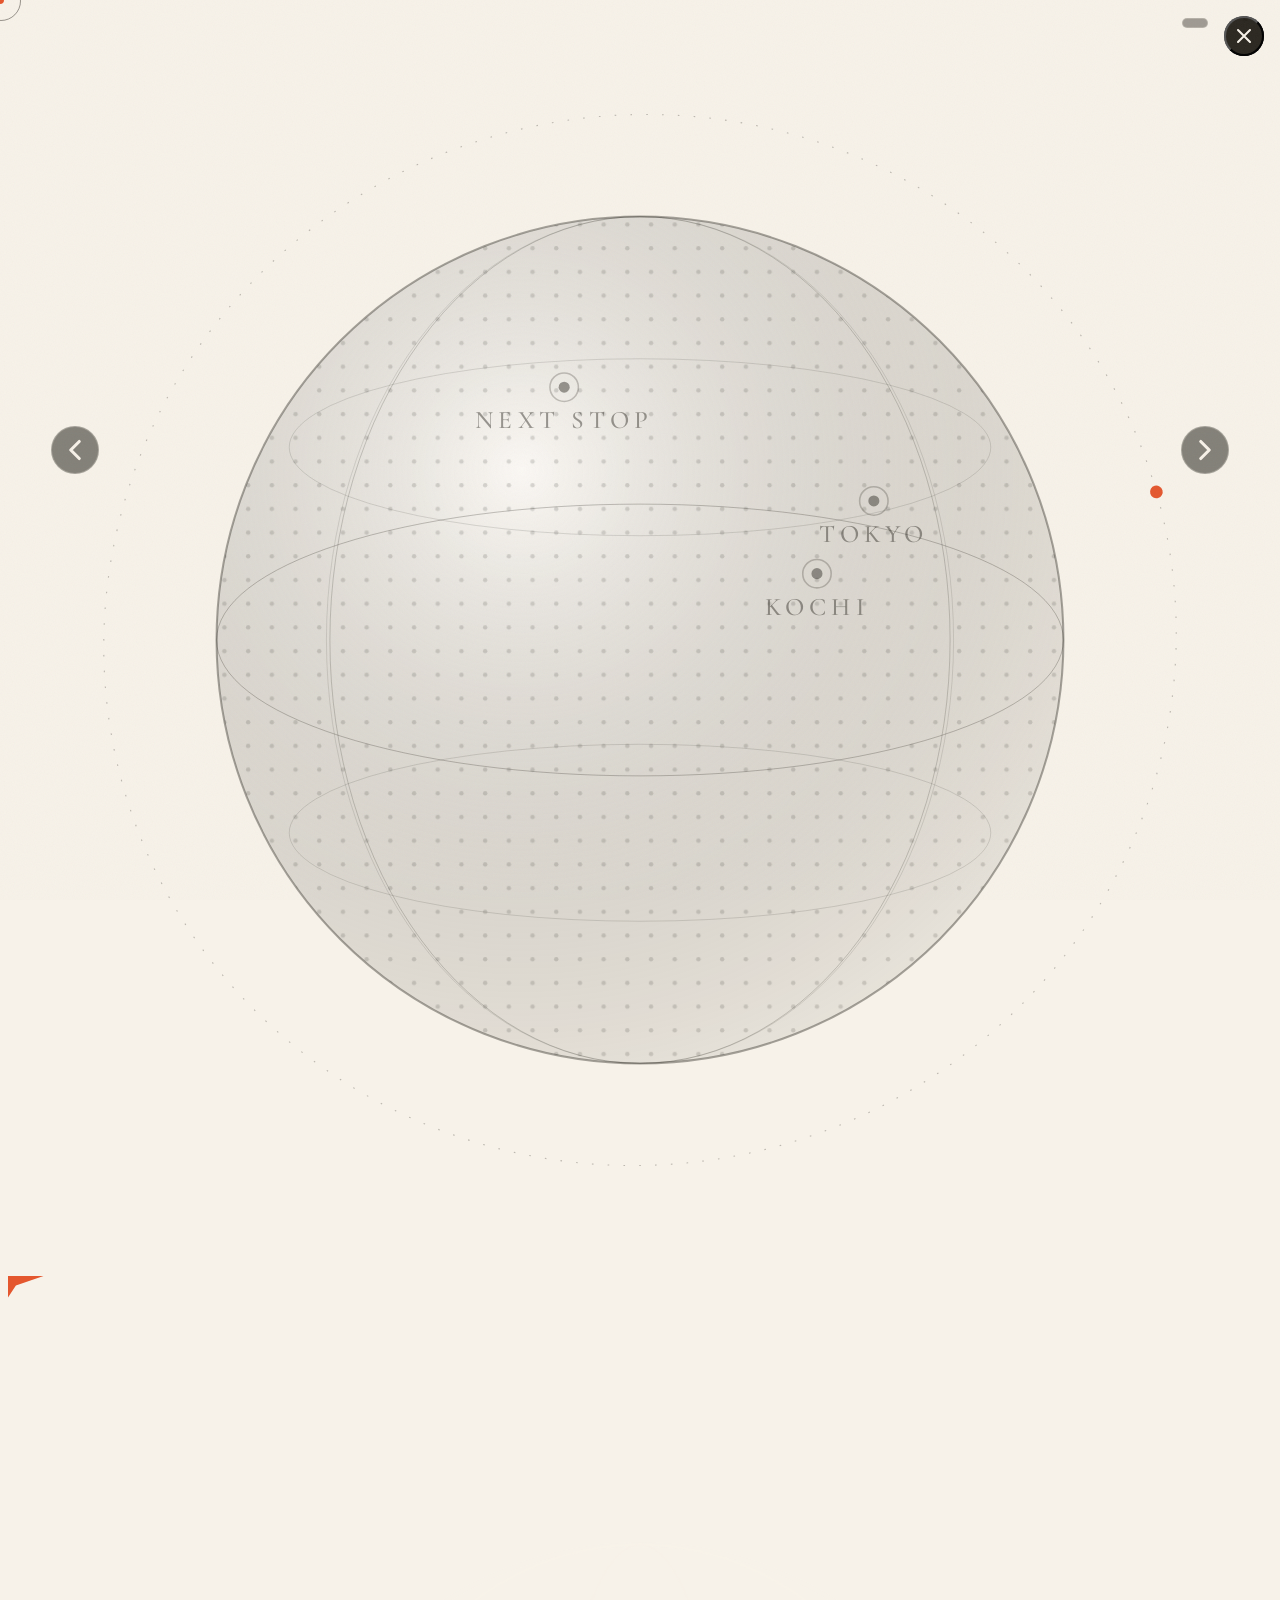
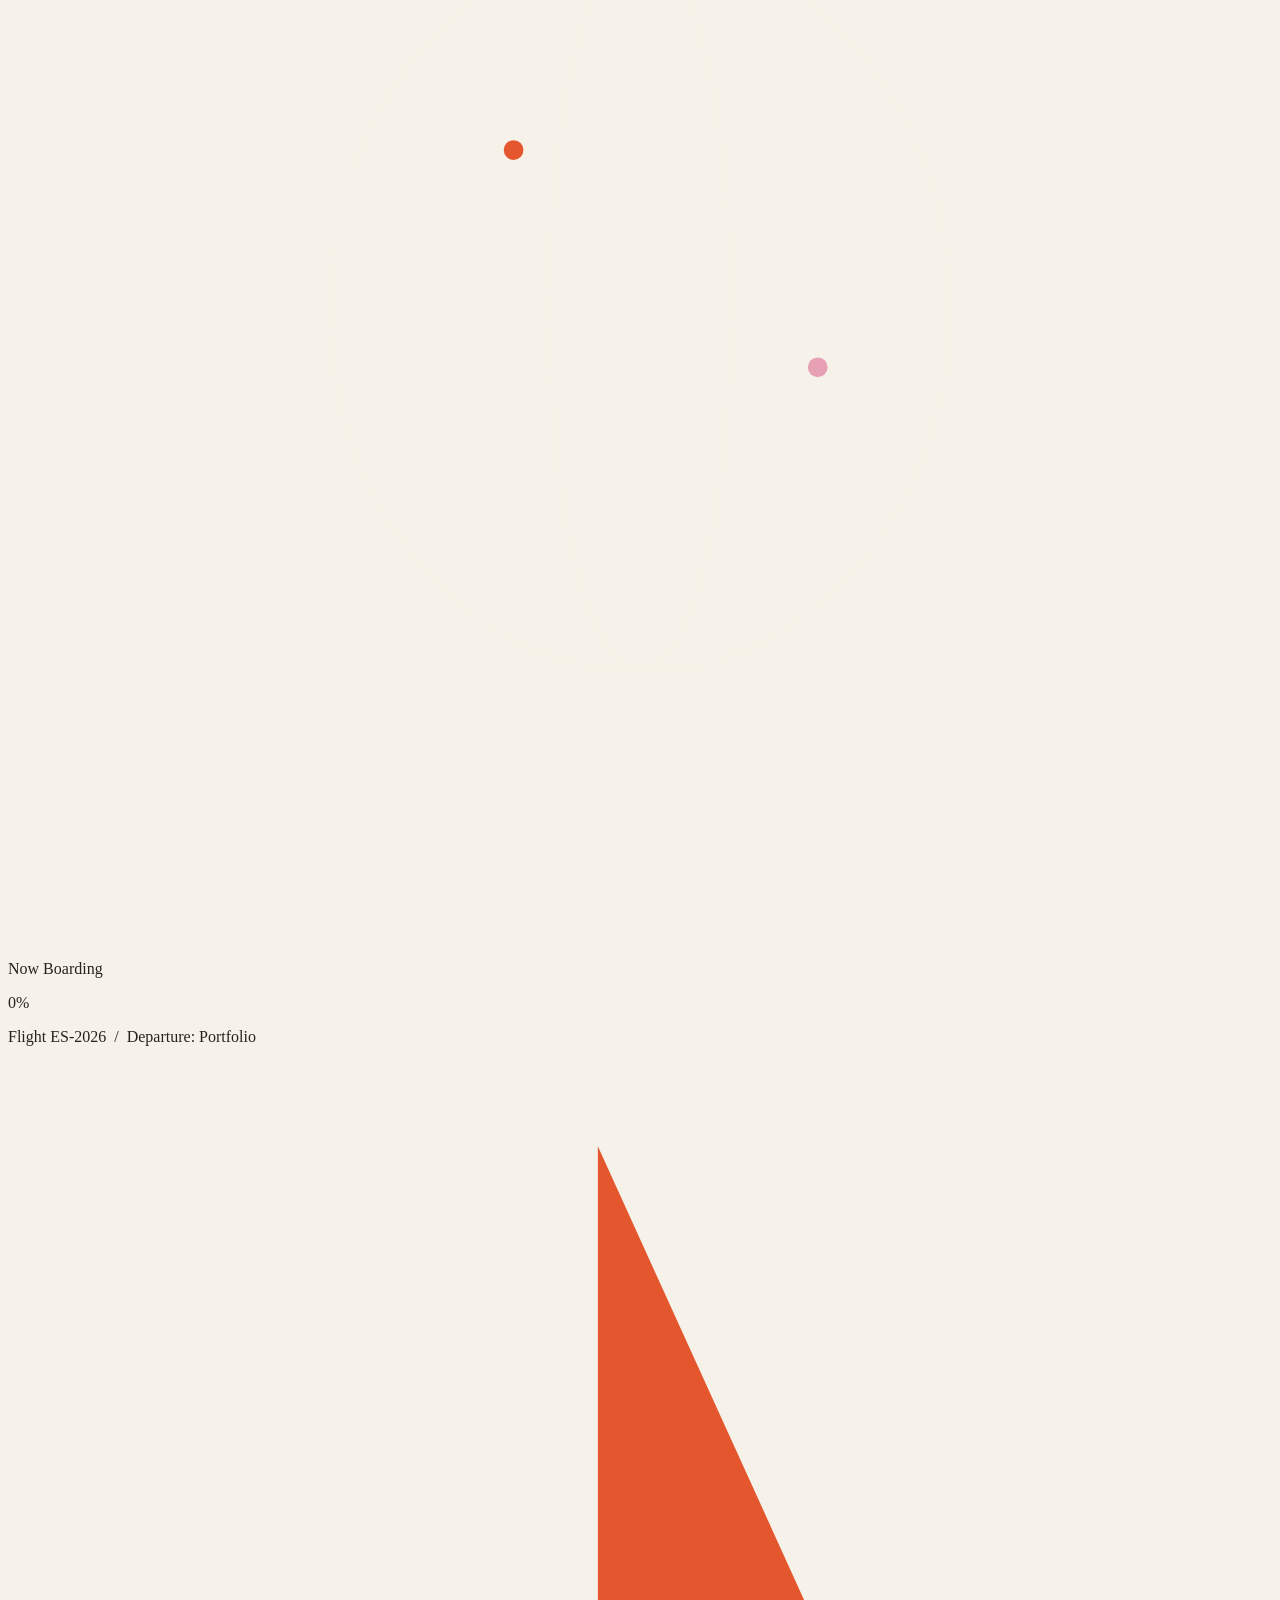
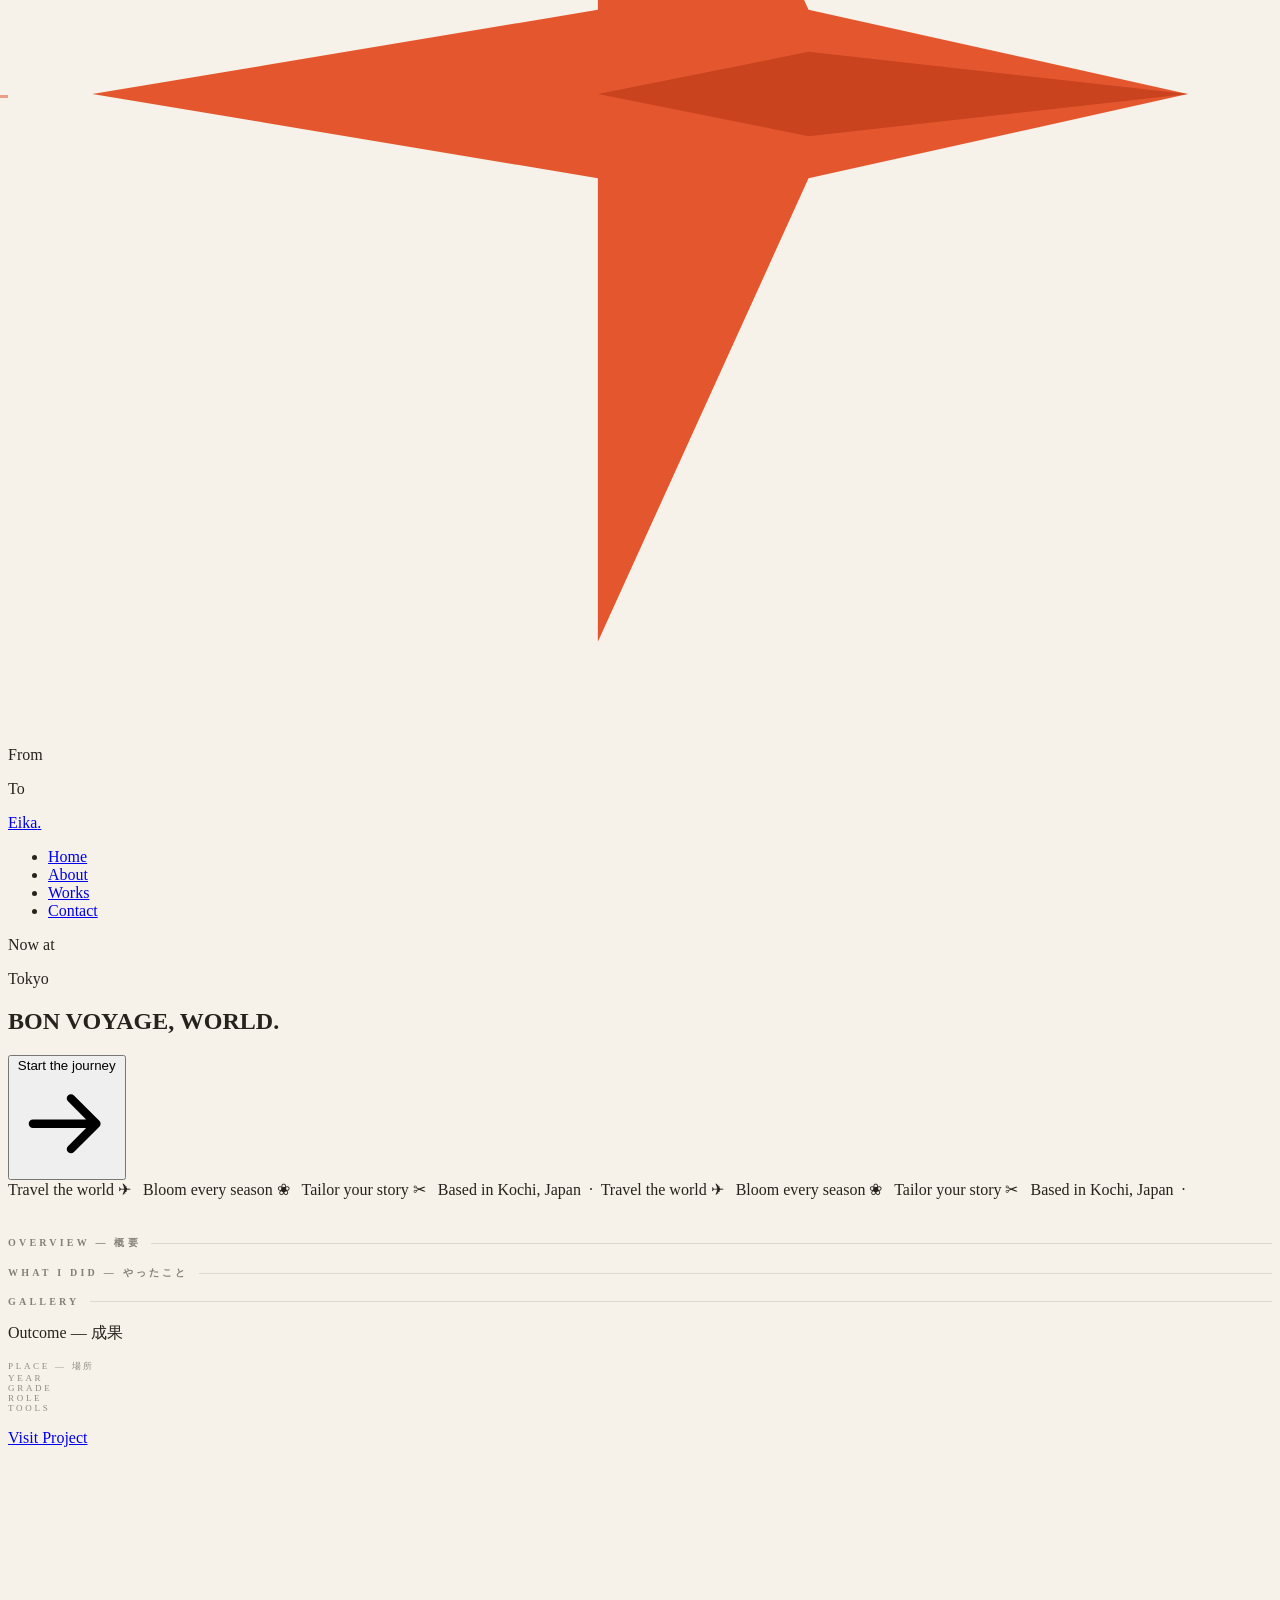
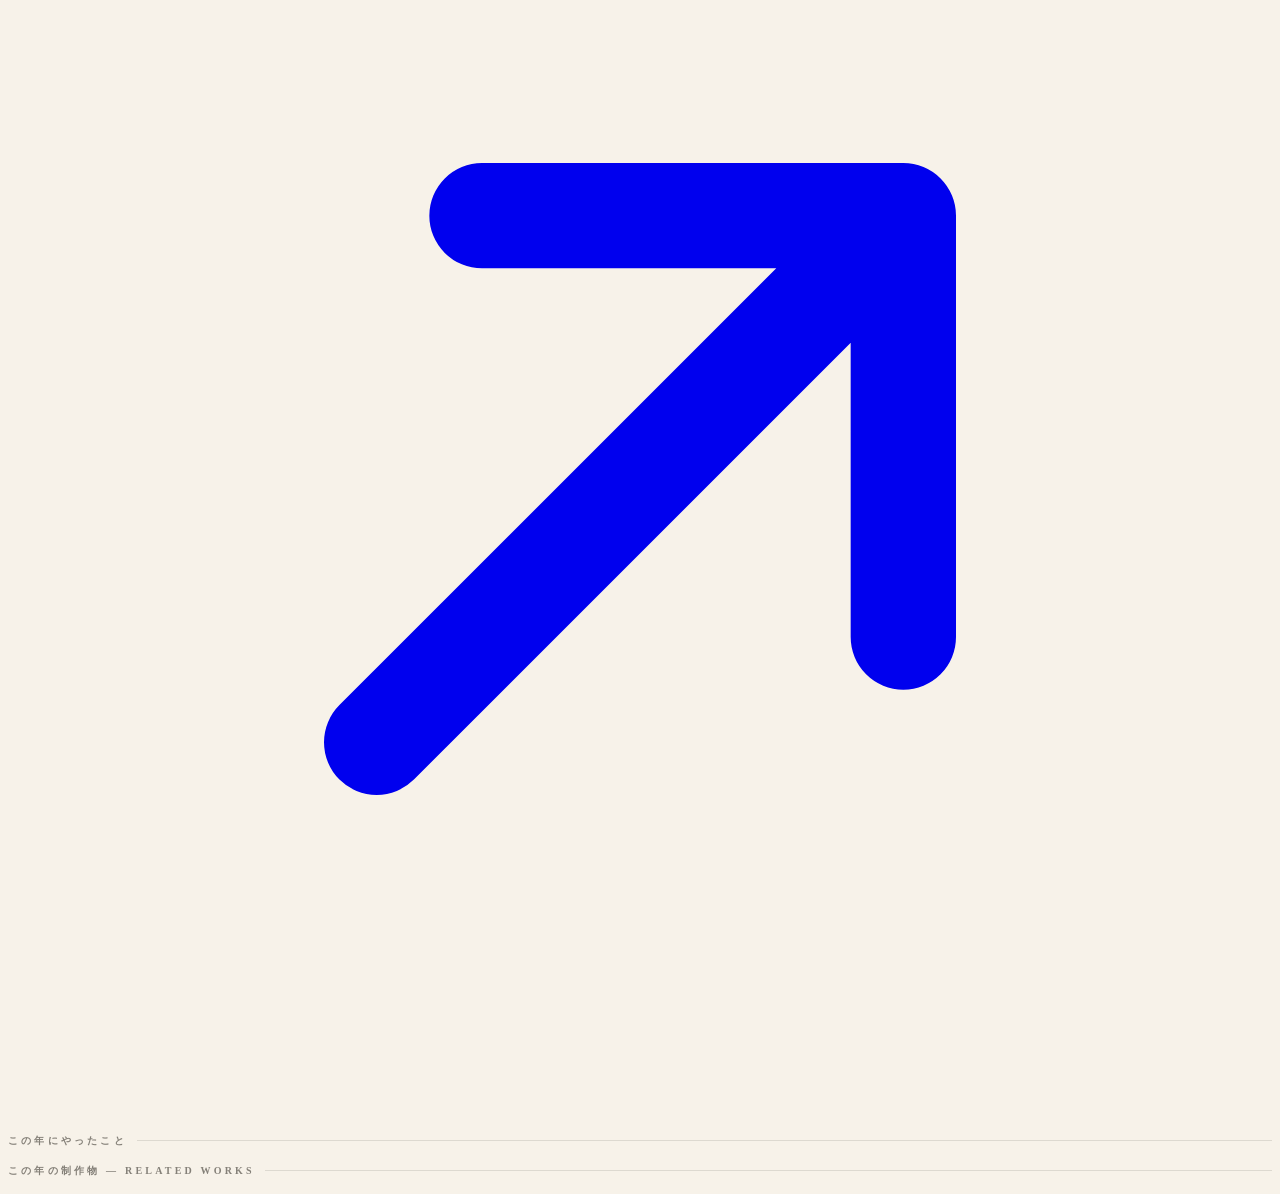
==== index.html @ cff70fe8 "Rewrite copy in natural voice + real facts/photos from source docs - Fix timeline years (entered 202" ====
<!DOCTYPE html>
<html lang="ja">
<head>
  <meta charset="UTF-8" />
  <meta name="viewport" content="width=device-width, initial-scale=1.0" />
  <title>SAITO EIKA — Portfolio</title>
  <meta name="description" content="齋藤叡華のポートフォリオ。高知大学 地域協働学部での4年間の活動記録です。" />
  <meta name="author" content="齋藤 叡華 / Saito Eika" />
  <meta name="theme-color" content="#F7F2E9" />
  <link rel="icon" href="images/favicon.svg" type="image/svg+xml" />
  <link rel="apple-touch-icon" href="images/favicon.svg" />

  <!-- OGP / Twitter：SNSでシェアした時のプレビュー用 -->
  <meta property="og:type" content="website" />
  <meta property="og:site_name" content="SAITO EIKA — Portfolio" />
  <meta property="og:title" content="SAITO EIKA — Portfolio" />
  <meta property="og:description" content="齋藤叡華のポートフォリオ。東京から高知、そして世界へ——地域協働学部での4年間の記録。" />
  <meta property="og:url" content="https://jnntsrm-creator.github.io/portfolio/" />
  <meta property="og:image" content="https://jnntsrm-creator.github.io/portfolio/images/og.jpg" />
  <meta property="og:image:width" content="1200" />
  <meta property="og:image:height" content="630" />
  <meta property="og:locale" content="ja_JP" />
  <meta name="twitter:card" content="summary_large_image" />
  <meta name="twitter:title" content="SAITO EIKA — Portfolio" />
  <meta name="twitter:description" content="東京から高知、そして世界へ——地域協働学部での4年間の記録。" />
  <meta name="twitter:image" content="https://jnntsrm-creator.github.io/portfolio/images/og.jpg" />

  <link rel="preconnect" href="https://fonts.googleapis.com" />
  <link rel="preconnect" href="https://fonts.gstatic.com" crossorigin />
  <link href="https://fonts.googleapis.com/css2?family=Cormorant+Garamond:ital,wght@0,400;0,500;0,600;1,400;1,600&family=Shippori+Mincho:wght@400;500;600;700&family=Zen+Kaku+Gothic+New:wght@400;500;700&display=swap" rel="stylesheet" />

  <script src="https://cdn.tailwindcss.com"></script>
  <script>
    tailwind.config = {
      theme: {
        extend: {
          colors: {
            cream:  '#F7F2E9',
            paper:  '#FDFBF5',
            ink:    '#26231C',
            accent: '#E4572E',
            petal:  '#E8A0B4',
            plum:   '#B4637A',
            sage:   '#7A8B6F',
            denim:  '#31496B',
            sand:   '#D9CBB3',
            gold:   '#D4A24E',
          },
          fontFamily: {
            display: ['"Cormorant Garamond"', '"Shippori Mincho"', 'serif'],
            mincho:  ['"Shippori Mincho"', 'serif'],
            sans:    ['"Zen Kaku Gothic New"', 'sans-serif'],
          },
          letterSpacing: { widest2: '0.35em' },
        },
      },
    };
  </script>
  <link rel="stylesheet" href="style.css" />
</head>

<body class="font-sans antialiased overflow-x-hidden selection:bg-accent selection:text-cream" data-view="home">

  <!-- ============================================================
       背景：地球儀（ページごとに姿勢・ピン・ルートが変化）
  ============================================================= -->
  <div id="bg-globe" class="fixed inset-0 z-0 flex items-center justify-center pointer-events-none" aria-hidden="true">
    <div id="globe-inner" class="w-[150vmin] h-[150vmin] max-w-none">
      <svg viewBox="0 0 800 800" class="w-full h-full overflow-visible">
        <defs>
          <pattern id="dotgrid" width="15" height="15" patternUnits="userSpaceOnUse">
            <circle cx="2" cy="2" r="1.4" class="g-dot"/>
          </pattern>
          <clipPath id="sphereClip"><circle cx="400" cy="400" r="268"/></clipPath>
          <radialGradient id="sphereGrad" cx="36%" cy="30%" r="80%">
            <stop offset="0%"  class="g-sphere-hi"/>
            <stop offset="100%" class="g-sphere-lo"/>
          </radialGradient>
        </defs>

        <!-- 球体 -->
        <circle cx="400" cy="400" r="268" fill="url(#sphereGrad)"/>
        <!-- 回転レイヤー（装飾のみ回る。ピンとラベルはこの外なので常に正立） -->
        <g id="globe-rotor">
          <g clip-path="url(#sphereClip)">
            <rect x="132" y="132" width="536" height="536" fill="url(#dotgrid)"/>
          </g>
          <ellipse cx="400" cy="400" rx="268" ry="86"  fill="none" class="g-line" stroke-width="0.6" opacity="0.7"/>
          <ellipse cx="400" cy="278" rx="222" ry="56"  fill="none" class="g-line" stroke-width="0.5" opacity="0.45"/>
          <ellipse cx="400" cy="522" rx="222" ry="56"  fill="none" class="g-line" stroke-width="0.5" opacity="0.45"/>
          <ellipse cx="400" cy="400" rx="268" ry="268" fill="none" class="g-line" stroke-width="0.55" opacity="0.6">
            <animate attributeName="rx" values="268;6;268" dur="14s" repeatCount="indefinite"/>
          </ellipse>
          <ellipse cx="400" cy="400" rx="150" ry="268" fill="none" class="g-line" stroke-width="0.5" opacity="0.4">
            <animate attributeName="rx" values="150;268;6;150" dur="14s" repeatCount="indefinite"/>
          </ellipse>
        </g>
        <circle cx="400" cy="400" r="268" fill="none" class="g-line" stroke-width="1.3"/>

        <!-- 外周オービット＋衛星 -->
        <g transform="rotate(-16 400 400)">
          <ellipse cx="400" cy="400" rx="340" ry="332" fill="none" class="g-line" stroke-width="0.7" stroke-dasharray="1 9" opacity="0.7"/>
          <g class="g-satellite-wrap">
            <circle cx="740" cy="400" r="4" class="g-satellite"/>
          </g>
        </g>

        <!-- 移動ルート（JSで描画） -->
        <path id="route-path" d="" fill="none" class="g-route" stroke-width="1.6" stroke-linecap="round"/>

        <!-- 都市ピン（HOME=東京 / ABOUT=高知 / CONTACT=次の目的地） -->
        <g class="g-pin" data-city="home" transform="translate(548,312)">
          <circle class="pin-pulse" r="7"/><circle class="pin-ring" r="9"/><circle class="pin-dot" r="3.5"/>
          <text class="pin-label" y="26">TOKYO</text>
        </g>
        <g class="g-pin" data-city="about" transform="translate(512,358)">
          <circle class="pin-pulse" r="7"/><circle class="pin-ring" r="9"/><circle class="pin-dot" r="3.5"/>
          <text class="pin-label" y="26">KOCHI</text>
        </g>
        <g class="g-pin" data-city="contact" transform="translate(352,240)">
          <circle class="pin-pulse" r="7"/><circle class="pin-ring" r="9"/><circle class="pin-dot" r="3.5"/>
          <text class="pin-label" y="26">NEXT STOP</text>
        </g>
        <!-- Workごとの場所ピン（JSで生成 / WORKSページで可視化） -->
        <g id="work-pins"></g>
      </svg>
    </div>
  </div>

  <!-- ============================================================
       LOADER
  ============================================================= -->
  <div id="loader" class="fixed inset-0 z-[100] bg-ink text-cream flex flex-col items-center justify-center">
    <div class="relative w-[300px] h-[300px]" id="loader-stage">
      <svg viewBox="0 0 320 320" class="w-full h-full overflow-visible">
        <circle cx="160" cy="160" r="92" fill="none" stroke="#F7F2E9" stroke-width="1.2"/>
        <ellipse cx="160" cy="160" rx="92" ry="30" fill="none" stroke="#F7F2E9" stroke-width="0.6" opacity="0.6"/>
        <ellipse cx="160" cy="160" rx="92" ry="92" fill="none" stroke="#F7F2E9" stroke-width="0.6" opacity="0.65">
          <animate attributeName="rx" values="92;2;92" dur="5s" repeatCount="indefinite"/>
        </ellipse>
        <ellipse cx="160" cy="160" rx="45" ry="92" fill="none" stroke="#F7F2E9" stroke-width="0.6" opacity="0.4">
          <animate attributeName="rx" values="45;92;2;45" dur="5s" repeatCount="indefinite"/>
        </ellipse>
        <circle cx="128" cy="120" r="2.5" fill="#E4572E"/>
        <circle cx="205" cy="175" r="2.5" fill="#E8A0B4"/>
        <path id="loader-orbit" d="M 20,160 a 140,58 0 1,0 280,0 a 140,58 0 1,0 -280,0"
              fill="none" stroke="#F7F2E9" stroke-width="0.8" stroke-dasharray="2 7" opacity="0.5"/>
        <g id="loader-plane">
          <path d="M0,-9 L2.4,-2 L10,3 L2.4,3 L0,10 L-2.4,3 L-10,3 L-2.4,-2 Z" fill="#E4572E" transform="rotate(90)"/>
        </g>
      </svg>
    </div>
    <div class="mt-8 flex flex-col items-center gap-2">
      <p class="font-display tracking-widest2 text-sm uppercase" id="loader-label">Now Boarding</p>
      <p class="font-display text-4xl"><span id="loader-count">0</span><span class="text-lg align-top">%</span></p>
    </div>
    <p class="absolute bottom-8 text-[10px] tracking-widest2 uppercase opacity-50">Flight ES-2026 &nbsp;/&nbsp; Departure: Portfolio</p>
  </div>

  <!-- カスタムカーソル -->
  <div id="cursor-dot" class="hidden md:block"></div>
  <div id="cursor-ring" class="hidden md:block"></div>

  <!-- ============================================================
       ページ遷移オーバーレイ
  ============================================================= -->
  <div id="transition" class="fixed inset-0 z-[90] pointer-events-none opacity-0">
    <div class="absolute inset-0" id="transition-veil"></div>
    <div class="absolute inset-0 flex items-center justify-center" style="perspective:1100px">
      <div id="plane3d" class="relative" style="transform-style:preserve-3d">
        <svg viewBox="0 0 120 120" class="w-28 h-28 drop-shadow-2xl">
          <g transform="rotate(90 60 60)">
            <path d="M60,8 L68,44 L112,64 L68,64 L60,112 L52,64 L8,64 L52,44 Z" fill="#E4572E"/>
            <path d="M60,8 L64,44 L60,64 L56,44 Z" fill="#c9431f"/>
          </g>
        </svg>
        <div id="plane3d-trail"></div>
      </div>
    </div>
    <div class="absolute inset-x-0 top-1/2 -translate-y-1/2 flex items-center justify-center gap-6 md:gap-12">
      <div class="text-right">
        <p class="text-[10px] tracking-widest2 uppercase opacity-50">From</p>
        <p id="tr-from" class="font-display text-3xl md:text-6xl tracking-wide"></p>
      </div>
      <div class="w-16 md:w-40 h-px relative"><span class="absolute inset-0 border-t border-dashed border-current opacity-50"></span></div>
      <div class="text-left">
        <p class="text-[10px] tracking-widest2 uppercase opacity-50">To</p>
        <p id="tr-to" class="font-display text-3xl md:text-6xl tracking-wide text-accent"></p>
      </div>
    </div>
  </div>

  <!-- フライト中のキャプション（Workタップ時） -->
  <div id="flight-caption" aria-hidden="true">
    <p class="text-[10px] tracking-widest2 uppercase opacity-60">Now Flying To</p>
    <p id="fc-place" class="font-display text-3xl md:text-5xl tracking-widest text-accent"></p>
  </div>

  <!-- ============================================================
       HEADER
  ============================================================= -->
  <header id="site-header" class="fixed top-0 inset-x-0 z-50 opacity-0">
    <nav class="flex items-center justify-between px-4 md:px-10 py-5">
      <a href="#home" class="nav-link font-display text-xl tracking-widest uppercase" data-nav="home" data-cursor>Eika<span class="text-accent">.</span></a>
      <ul class="flex items-center gap-4 md:gap-10 text-[10px] md:text-xs tracking-[0.14em] md:tracking-widest2 uppercase">
        <li><a href="#home"    class="nav-link hover-line" data-nav="home"    data-cursor>Home</a></li>
        <li><a href="#about"   class="nav-link hover-line" data-nav="about"   data-cursor>About</a></li>
        <li><a href="#works"   class="nav-link hover-line" data-nav="works"   data-cursor>Works</a></li>
        <li><a href="#contact" class="nav-link hover-line" data-nav="contact" data-cursor>Contact</a></li>
      </ul>
    </nav>
  </header>

  <!-- フライトステータス -->
  <div id="flight-status" class="fixed bottom-5 left-5 z-40 hidden md:flex items-center gap-3 opacity-0">
    <span class="relative flex h-2.5 w-2.5">
      <span class="animate-ping absolute inline-flex h-full w-full rounded-full bg-accent opacity-60"></span>
      <span class="relative inline-flex rounded-full h-2.5 w-2.5 bg-accent"></span>
    </span>
    <div class="leading-tight">
      <p class="text-[9px] tracking-widest2 uppercase opacity-50">Now at</p>
      <p id="fs-city" class="font-display text-lg tracking-widest uppercase">Tokyo</p>
    </div>
  </div>

  <!-- ============================================================
       VIEWS
  ============================================================= -->
  <main id="main" class="relative z-10">

    <!-- ===================== HOME ===================== -->
    <section class="view active" id="view-home">
      <div class="view-inner min-h-screen w-full flex flex-col justify-center px-6 md:px-16 pt-24 pb-24">
        <p class="reveal text-xs md:text-sm tracking-widest2 uppercase mb-6 flex items-center gap-3">
          <span class="inline-block w-10 h-px bg-current"></span>
          <span id="hero-kicker"></span>
        </p>
        <h1 class="font-display leading-[0.9]">
          <span class="reveal block text-[16vw] md:text-[10vw]">BON</span>
          <span class="reveal block text-[16vw] md:text-[10vw] md:pl-[8vw]">VOYAGE<span class="text-accent">,</span></span>
          <span class="reveal block text-[16vw] md:text-[10vw] italic text-accent">WORLD.</span>
        </h1>
        <div class="mt-10 max-w-md">
          <p class="reveal font-mincho text-sm md:text-base leading-loose" id="hero-lead"></p>
          <p class="reveal mt-4 text-xs tracking-widest uppercase opacity-60" id="hero-name"></p>
        </div>
        <button class="reveal group mt-12 inline-flex items-center gap-3 w-fit text-xs tracking-widest2 uppercase" data-nav="about" data-cursor>
          <span class="hover-line">Start the journey</span>
          <span class="inline-flex items-center justify-center w-10 h-10 rounded-full border border-current/40 transition-transform duration-500 group-hover:translate-x-1">
            <svg viewBox="0 0 24 24" class="w-4 h-4"><path d="M4 12h14M13 6l6 6-6 6" fill="none" stroke="currentColor" stroke-width="2" stroke-linecap="round" stroke-linejoin="round"/></svg>
          </span>
        </button>
      </div>
      <div class="absolute bottom-0 inset-x-0 border-t border-current/15 py-3 overflow-hidden">
        <div class="marquee whitespace-nowrap font-display uppercase tracking-widest text-sm opacity-60">
          <span>Travel the world ✈ &nbsp; Bloom every season ❀ &nbsp; Tailor your story ✂ &nbsp; Based in Kochi, Japan &nbsp;·&nbsp; </span><span>Travel the world ✈ &nbsp; Bloom every season ❀ &nbsp; Tailor your story ✂ &nbsp; Based in Kochi, Japan &nbsp;·&nbsp; </span>
        </div>
      </div>
    </section>

    <!-- ===================== ABOUT ===================== -->
    <section class="view" id="view-about">
      <div class="view-inner px-6 md:px-16 pt-28 md:pt-32 pb-24">
        <p class="reveal sec-kicker text-xs tracking-widest2 uppercase text-plum mb-4">01 — About / Kochi, Where I Bloomed</p>
        <h2 class="reveal font-display text-[13vw] md:text-[6.5vw] leading-none">
          FROM BUD<br/><span class="italic text-plum pl-[6vw]">TO BLOOM</span>
        </h2>
        <p class="reveal font-mincho mt-8 max-w-xl text-sm md:text-base leading-loose" id="about-lead"></p>

        <div class="reveal mt-14">
          <div id="profile-card" class="stitched relative max-w-3xl bg-paper/90 text-ink backdrop-blur-sm rounded-2xl p-6 md:p-10 flex flex-col md:flex-row gap-8 items-start">
            <div class="shrink-0 w-32 h-32 md:w-40 md:h-40 rounded-full overflow-hidden ring-4 ring-cream shadow-lg rotate-[-3deg]">
              <img id="profile-avatar" src="" alt="profile" class="w-full h-full object-cover" />
            </div>
            <div>
              <p class="font-display text-3xl md:text-4xl" id="profile-name-en"></p>
              <p class="font-mincho text-sm mt-1 opacity-70" id="profile-name-ja"></p>
              <p class="font-mincho text-sm leading-loose mt-5" id="profile-bio"></p>
              <ul id="profile-keywords" class="flex flex-wrap gap-2 mt-5"></ul>
            </div>
          </div>
        </div>

        <!-- タイムライン + 花 -->
        <div class="mt-24 md:mt-28 grid md:grid-cols-[minmax(260px,38%)_1fr] gap-12 md:gap-20" id="timeline-wrap">
          <div class="hidden md:block flower-col">
            <div class="flex flex-col items-center justify-center h-[80vh]">
              <svg id="flower-svg" viewBox="0 0 300 470" class="h-full max-h-[560px] overflow-visible">
                <defs>
                  <linearGradient id="petalGrad" x1="0" y1="1" x2="0" y2="0">
                    <stop offset="0%" stop-color="#F6D9E1"/><stop offset="100%" stop-color="#DE93AF"/>
                  </linearGradient>
                  <linearGradient id="petalGradIn" x1="0" y1="1" x2="0" y2="0">
                    <stop offset="0%" stop-color="#FBEDF1"/><stop offset="100%" stop-color="#EFB7C9"/>
                  </linearGradient>
                  <linearGradient id="leafGrad" x1="0" y1="0" x2="1" y2="1">
                    <stop offset="0%" stop-color="#8DA07E"/><stop offset="100%" stop-color="#66795C"/>
                  </linearGradient>
                  <radialGradient id="bloomGlow">
                    <stop offset="0%" stop-color="#E8A0B4" stop-opacity="0.35"/>
                    <stop offset="100%" stop-color="#E8A0B4" stop-opacity="0"/>
                  </radialGradient>
                </defs>

                <circle id="flower-glow" cx="150" cy="185" r="118" fill="url(#bloomGlow)"/>

                <!-- 茎：しなやかなSカーブ -->
                <path id="flower-stem" d="M150,455 C140,400 162,352 152,300 C146,268 150,240 150,210"
                      fill="none" stroke="#66795C" stroke-width="3.2" stroke-linecap="round"/>

                <!-- 葉：葉脈入り -->
                <g class="flower-leaf">
                  <path d="M151,360 C116,354 94,332 90,300 C126,304 148,326 151,360 Z" fill="url(#leafGrad)"/>
                  <path d="M148,356 C130,342 112,324 98,306" fill="none" stroke="#F7F2E9" stroke-width="0.9" opacity="0.6"/>
                </g>
                <g class="flower-leaf">
                  <path d="M153,318 C186,310 206,286 208,256 C174,262 156,286 153,318 Z" fill="url(#leafGrad)"/>
                  <path d="M156,314 C172,298 188,280 200,264" fill="none" stroke="#F7F2E9" stroke-width="0.9" opacity="0.6"/>
                </g>

                <!-- 花びら（外層・内層はJSで生成） -->
                <g id="flower-petals-outer" transform="translate(150,185)"></g>
                <g id="flower-petals-inner" transform="translate(150,185)"></g>

                <!-- 蕾 -->
                <g id="flower-bud">
                  <path d="M150,218 C136,202 136,172 150,152 C164,172 164,202 150,218 Z" fill="url(#petalGrad)" stroke="#B4637A" stroke-width="1"/>
                  <path d="M150,218 C143,206 143,186 150,170" fill="none" stroke="#B4637A" stroke-width="0.8" opacity="0.6"/>
                  <path d="M150,218 C144,212 136,210 130,212 C136,204 144,202 150,206 Z" fill="#66795C"/>
                  <path d="M150,218 C156,212 164,210 170,212 C164,204 156,202 150,206 Z" fill="#66795C"/>
                </g>

                <!-- 蕊（しべ）：JSで生成 -->
                <g id="flower-stamens" transform="translate(150,185)"></g>
              </svg>
              <p class="mt-4 text-[10px] tracking-widest2 uppercase opacity-50">Blooming Progress</p>
              <p id="flower-stage" class="font-mincho text-sm mt-1 text-plum"></p>
            </div>
          </div>
          <ol id="timeline-list" class="relative border-l border-current/15 pl-8 md:pl-12 space-y-16 md:space-y-24"></ol>
        </div>

        <div class="reveal mt-24">
          <button class="next-dest group" data-nav="works" data-cursor>
            <span class="text-[10px] tracking-widest2 uppercase opacity-50 block">Next Destination</span>
            <span class="font-display text-3xl md:text-4xl inline-flex items-center gap-4">The World — Works
              <svg viewBox="0 0 24 24" class="w-6 h-6 transition-transform duration-500 group-hover:translate-x-2"><path d="M4 12h14M13 6l6 6-6 6" fill="none" stroke="currentColor" stroke-width="1.6" stroke-linecap="round" stroke-linejoin="round"/></svg>
            </span>
          </button>
        </div>
      </div>
    </section>

    <!-- ===================== WORKS ===================== -->
    <section class="view" id="view-works">
      <div class="view-inner min-h-screen px-6 md:px-16 pt-28 md:pt-32 pb-16 flex flex-col">
        <p class="reveal sec-kicker text-xs tracking-widest2 uppercase text-sand mb-4">02 — Works / From Japan to the World</p>
        <h2 class="reveal font-display text-[13vw] md:text-[6.5vw] leading-none">
          TAILORED<br/><span class="italic text-sand pl-[6vw]">WORKS</span>
        </h2>
        <p class="reveal font-mincho mt-6 max-w-xl text-sm md:text-base leading-loose opacity-90" id="works-lead"></p>
        <p class="reveal mt-3 text-[10px] tracking-widest2 uppercase opacity-60 flex items-center gap-2">
          <svg viewBox="0 0 24 24" class="w-4 h-4"><path d="M12,2 L14,9 L22,13 L14,13 L12,22 L10,13 L2,13 L10,9 Z" fill="currentColor" transform="rotate(45 12 12)"/></svg>
          地球儀のピンをクリック — その国のWorkへ飛べます
        </p>

        <!-- 地球儀ステージ（背景のピンをクリックするための余白） -->
        <div class="reveal flex items-end justify-center pb-4" style="height:44vh" aria-hidden="true">
          <p class="text-[10px] tracking-widest2 uppercase opacity-50 flex flex-col items-center gap-2">
            <span>Closet Archive</span>
            <svg viewBox="0 0 24 24" class="w-4 h-4 animate-bounce"><path d="M12 4v14M6 13l6 6 6-6" fill="none" stroke="currentColor" stroke-width="1.6" stroke-linecap="round" stroke-linejoin="round"/></svg>
          </p>
        </div>

        <p class="reveal text-[10px] tracking-widest2 uppercase opacity-50 flex items-center gap-2">
          <svg viewBox="0 0 24 24" class="w-4 h-4"><path d="M4 12h14M13 6l6 6-6 6" fill="none" stroke="currentColor" stroke-width="1.6" stroke-linecap="round" stroke-linejoin="round"/></svg>
          ドラッグ / ホイールでレールをスライド — 服をタップで詳細
        </p>

        <div class="reveal relative flex-1 mt-4">
          <div id="closet" class="closet-track">
            <div id="garments" class="garments"></div>
          </div>
        </div>

        <div class="reveal mt-8">
          <button class="next-dest group" data-nav="contact" data-cursor>
            <span class="text-[10px] tracking-widest2 uppercase opacity-50 block">Next Destination</span>
            <span class="font-display text-3xl md:text-4xl inline-flex items-center gap-4">Next Stop — Contact
              <svg viewBox="0 0 24 24" class="w-6 h-6 transition-transform duration-500 group-hover:translate-x-2"><path d="M4 12h14M13 6l6 6-6 6" fill="none" stroke="currentColor" stroke-width="1.6" stroke-linecap="round" stroke-linejoin="round"/></svg>
            </span>
          </button>
        </div>
      </div>
    </section>

    <!-- ===================== CONTACT ===================== -->
    <section class="view" id="view-contact">
      <div class="view-inner min-h-screen w-full flex flex-col items-center justify-center text-center px-6 md:px-16 py-28">
        <p class="reveal sec-kicker text-xs tracking-widest2 uppercase text-accent mb-6">03 — Contact / Boarding for the Next Stop</p>
        <h2 class="reveal font-display text-[12vw] md:text-[7vw] leading-none">LET'S FLY<br/><span class="italic">TOGETHER<span class="text-accent">.</span></span></h2>
        <p class="reveal font-mincho mt-8 text-sm md:text-base leading-loose max-w-md mx-auto" id="contact-lead"></p>
        <a id="contact-email" href="#" data-cursor
           class="reveal boarding-pass group inline-flex items-center gap-4 mt-12 px-8 py-5 bg-ink text-cream rounded-xl relative overflow-hidden">
          <span class="text-[10px] tracking-widest2 uppercase opacity-60 border-r border-cream/30 pr-4">Boarding Pass</span>
          <span class="font-display text-xl md:text-2xl tracking-wider" id="contact-email-text"></span>
          <svg viewBox="0 0 24 24" class="w-5 h-5 transition-transform duration-500 group-hover:translate-x-2 group-hover:-translate-y-1">
            <path d="M12,2 L14,9 L22,13 L14,13 L12,22 L10,13 L2,13 L10,9 Z" fill="#E4572E" transform="rotate(45 12 12)"/>
          </svg>
        </a>
        <ul id="contact-socials" class="reveal flex justify-center gap-8 mt-14 text-xs tracking-widest2 uppercase"></ul>
        <p id="footer-copy" class="reveal mt-16 text-[10px] tracking-widest2 uppercase opacity-50"></p>
      </div>
    </section>
  </main>

  <!-- ============================================================
       WORK 詳細モーダル（視認性重視）
  ============================================================= -->
  <div id="work-modal" class="modal fixed inset-0 z-[95] hidden items-center justify-center p-4 md:p-8" role="dialog" aria-modal="true">
    <div id="work-modal-backdrop" class="modal-backdrop absolute inset-0 opacity-0"></div>
    <div id="work-modal-panel" data-lenis-prevent class="modal-panel relative w-full max-w-4xl max-h-[90vh] overflow-y-auto bg-paper text-ink rounded-2xl shadow-2xl opacity-0">
      <button id="work-modal-close" class="modal-close" data-cursor aria-label="閉じる">
        <svg viewBox="0 0 24 24" class="w-5 h-5"><path d="M6 6l12 12M18 6L6 18" fill="none" stroke="currentColor" stroke-width="2" stroke-linecap="round"/></svg>
      </button>

      <!-- ヒーロー画像 -->
      <div class="relative h-56 md:h-80">
        <img id="wm-image" src="" alt="" class="absolute inset-0 w-full h-full object-cover rounded-t-2xl" />
        <div class="absolute inset-0 bg-gradient-to-t from-ink/85 via-ink/25 to-transparent rounded-t-2xl"></div>
        <div class="absolute bottom-5 left-6 md:left-9 text-cream">
          <p id="wm-category" class="text-[10px] tracking-widest2 uppercase text-sand"></p>
          <h3 id="wm-title" class="font-display text-4xl md:text-6xl mt-1"></h3>
        </div>
        <span id="wm-tag" class="price-tag !absolute top-4 left-6"></span>
        <span id="wm-counter" class="wm-counter" aria-hidden="true"></span>
      </div>

      <div class="grid md:grid-cols-[1fr_240px] gap-8 md:gap-10 p-6 md:p-9">
        <div>
          <h4 class="wm-h">Overview — 概要</h4>
          <p id="wm-overview" class="font-mincho text-sm leading-loose mt-3"></p>

          <h4 class="wm-h mt-8">What I did — やったこと</h4>
          <ul id="wm-did" class="mt-3 space-y-2.5"></ul>

          <h4 class="wm-h mt-8">Gallery</h4>
          <div id="wm-gallery" class="grid grid-cols-2 gap-3 mt-3"></div>

          <div class="mt-8 border-l-4 border-accent bg-accent/5 rounded-r-xl px-5 py-4">
            <p class="text-[10px] tracking-widest2 uppercase text-accent">Outcome — 成果</p>
            <p id="wm-outcome" class="font-mincho text-sm leading-loose mt-2"></p>
          </div>
        </div>

        <aside class="md:border-l md:border-ink/10 md:pl-8">
          <dl class="space-y-5 text-sm">
            <div><dt class="wm-dt">Place — 場所</dt><dd id="wm-place" class="font-display text-2xl text-accent"></dd></div>
            <div><dt class="wm-dt">Year</dt><dd id="wm-year" class="font-display text-2xl"></dd></div>
            <div><dt class="wm-dt">Grade</dt><dd id="wm-grade" class="font-mincho"></dd></div>
            <div><dt class="wm-dt">Role</dt><dd id="wm-role" class="font-mincho"></dd></div>
            <div><dt class="wm-dt">Tools</dt><dd><ul id="wm-tags" class="flex flex-wrap gap-2 mt-1.5"></ul></dd></div>
          </dl>
          <a id="wm-link" href="#" target="_blank" rel="noopener" data-cursor
             class="group inline-flex items-center gap-2 mt-8 px-5 py-3 bg-ink text-cream rounded-lg text-[10px] tracking-widest2 uppercase">
            Visit Project
            <svg viewBox="0 0 24 24" class="w-3.5 h-3.5 transition-transform duration-300 group-hover:translate-x-1 group-hover:-translate-y-1"><path d="M7 17L17 7M9 7h8v8" fill="none" stroke="currentColor" stroke-width="2" stroke-linecap="round" stroke-linejoin="round"/></svg>
          </a>
        </aside>
      </div>
    </div>

    <!-- Work間の前後ナビ（モーダルを閉じずに次の作品へ。← → キーでも移動可） -->
    <button id="wm-prev" class="wm-nav wm-nav-prev" data-cursor aria-label="前のWorkへ">
      <svg viewBox="0 0 24 24" class="w-6 h-6"><path d="M15 6l-6 6 6 6" fill="none" stroke="currentColor" stroke-width="2.2" stroke-linecap="round" stroke-linejoin="round"/></svg>
    </button>
    <button id="wm-next" class="wm-nav wm-nav-next" data-cursor aria-label="次のWorkへ">
      <svg viewBox="0 0 24 24" class="w-6 h-6"><path d="M9 6l6 6-6 6" fill="none" stroke="currentColor" stroke-width="2.2" stroke-linecap="round" stroke-linejoin="round"/></svg>
    </button>
  </div>

  <!-- ============================================================
       学年（年次）詳細モーダル
  ============================================================= -->
  <div id="year-modal" class="modal fixed inset-0 z-[94] hidden items-center justify-center p-4 md:p-8" role="dialog" aria-modal="true">
    <div id="year-modal-backdrop" class="modal-backdrop absolute inset-0 opacity-0"></div>
    <div id="year-modal-panel" data-lenis-prevent class="modal-panel relative w-full max-w-3xl max-h-[90vh] overflow-y-auto bg-paper text-ink rounded-2xl shadow-2xl opacity-0 p-6 md:p-10">
      <button id="year-modal-close" class="modal-close" data-cursor aria-label="閉じる">
        <svg viewBox="0 0 24 24" class="w-5 h-5"><path d="M6 6l12 12M18 6L6 18" fill="none" stroke="currentColor" stroke-width="2" stroke-linecap="round"/></svg>
      </button>

      <p id="ym-tag" class="text-[10px] tracking-widest2 uppercase text-plum"></p>
      <div class="flex flex-wrap items-baseline gap-x-5 gap-y-1 mt-2">
        <p id="ym-year" class="font-display text-5xl md:text-6xl"></p>
        <p id="ym-stage" class="font-mincho text-plum"></p>
      </div>
      <h3 id="ym-title" class="font-mincho text-xl md:text-2xl font-semibold mt-4"></h3>
      <p id="ym-text" class="font-mincho text-sm leading-loose mt-4 opacity-85"></p>

      <h4 class="wm-h mt-9">この年にやったこと</h4>
      <ul id="ym-activities" class="mt-3 space-y-2.5"></ul>

      <h4 class="wm-h mt-9">この年の制作物 — Related Works</h4>
      <p id="ym-empty" class="hidden font-mincho text-sm opacity-60 mt-3"></p>
      <div id="ym-works" class="grid sm:grid-cols-2 gap-4 mt-4"></div>
    </div>
  </div>

  <div class="noise-overlay"></div>

  <script src="https://cdn.jsdelivr.net/npm/gsap@3.12.5/dist/gsap.min.js"></script>
  <script src="https://cdn.jsdelivr.net/npm/gsap@3.12.5/dist/ScrollTrigger.min.js"></script>
  <script src="https://cdn.jsdelivr.net/npm/gsap@3.12.5/dist/ScrollToPlugin.min.js"></script>
  <script src="https://cdn.jsdelivr.net/npm/gsap@3.12.5/dist/MotionPathPlugin.min.js"></script>
  <script src="https://cdn.jsdelivr.net/npm/lenis@1.1.14/dist/lenis.min.js"></script>
  <script src="app.js"></script>
</body>
</html>
---- style.css ----
/* ============================================================
   PORTFOLIO — custom styles (grand tour edition)
   ページごとにテーマが変わる構造：body[data-view] の CSS変数で統一制御
============================================================ */

html { scroll-behavior: auto; }

/* ------------------------------------------------------------
   ページテーマ（背景・文字・地球儀の色がページごとに変化）
------------------------------------------------------------ */
body {
  --bg: #F7F2E9;
  --fg: #26231C;
  --soft: rgba(38, 35, 28, 0.45);
  --g-line: rgba(38, 35, 28, 0.4);
  --g-dot: rgba(38, 35, 28, 0.16);
  --g-hi: rgba(255, 255, 255, 0.5);
  --g-lo: rgba(38, 35, 28, 0.05);
  --pin: #E4572E;

  background-color: var(--bg);
  color: var(--fg);
  transition: background-color 1.1s ease, color 1.1s ease;
  cursor: none;
}
body[data-view="about"] {
  --bg: #F8EDEE;
  --g-line: rgba(180, 99, 122, 0.42);
  --g-dot: rgba(180, 99, 122, 0.2);
  --g-lo: rgba(180, 99, 122, 0.06);
  --pin: #B4637A;
}
body[data-view="works"] {
  --bg: #23201A;
  --fg: #F5F0E6;
  --soft: rgba(245, 240, 230, 0.45);
  --g-line: rgba(245, 240, 230, 0.3);
  --g-dot: rgba(245, 240, 230, 0.13);
  --g-hi: rgba(255, 255, 255, 0.08);
  --g-lo: rgba(0, 0, 0, 0.25);
  --pin: #D9CBB3;
}
body[data-view="contact"] {
  --bg: #EFE7D8;
  --g-line: rgba(49, 73, 107, 0.42);
  --g-dot: rgba(49, 73, 107, 0.2);
  --g-lo: rgba(49, 73, 107, 0.07);
  --pin: #31496B;
}
@media (max-width: 767px) { body { cursor: auto; } }

/* ビュー切り替え */
.view { display: none; position: relative; }
.view.active { display: block; }

/* ------------------------------------------------------------
   背景の地球儀（洗練版：ドットマトリクス球体）
------------------------------------------------------------ */
#globe-inner { will-change: transform; transition: opacity 1s ease; }
.g-line   { stroke: var(--g-line); transition: stroke 1.1s ease; }
.g-dot    { fill: var(--g-dot);   transition: fill 1.1s ease; }
.g-sphere-hi { stop-color: var(--g-hi); }
.g-sphere-lo { stop-color: var(--g-lo); }
.g-route  { stroke: var(--pin); opacity: 0.85; }
.g-satellite { fill: var(--pin); transition: fill 1.1s ease; }
.g-satellite-wrap {
  transform-origin: 400px 400px;
  animation: satOrbit 36s linear infinite;
}
@keyframes satOrbit { to { transform: rotate(360deg); } }

/* 都市ピン（WORKSページでは消灯し、Workピンに主役を譲る） */
.g-pin { transition: opacity 0.8s ease; }
body[data-view="works"] .g-pin { opacity: 0; }
.g-pin .pin-dot   { fill: var(--fg); opacity: 0.45; transition: fill 1.1s ease, opacity 0.6s ease; }
.g-pin .pin-ring  { fill: none; stroke: var(--fg); stroke-width: 1; opacity: 0.25; transition: all 0.6s ease; }
.g-pin .pin-pulse { fill: none; stroke: var(--pin); stroke-width: 1.4; opacity: 0; }
.g-pin .pin-label {
  fill: var(--fg); opacity: 0.45;
  font-family: "Cormorant Garamond", "Shippori Mincho", serif;
  font-size: 16px; font-weight: 500; letter-spacing: 0.2em; text-anchor: middle;
  transition: opacity 0.6s ease, fill 1.1s ease;
}
.g-pin.is-active .pin-dot   { fill: var(--pin); opacity: 1; }
.g-pin.is-active .pin-ring  { stroke: var(--pin); opacity: 0.9; }
.g-pin.is-active .pin-label { opacity: 0.95; font-weight: 700; }
.g-pin.is-active .pin-pulse { animation: pinPulse 2.2s ease-out infinite; }
@keyframes pinPulse {
  0%   { opacity: 0.9; r: 7; }
  100% { opacity: 0;   r: 26; }
}

/* Workの場所ピン（マップピン型）
   ・外側 .work-pin … 位置(translate属性)。GSAPは絶対に触らない
   ・内側 .wp-anim  … 出現アニメ(opacity/y)。GSAPはこちらだけを操作 */
.work-pin { opacity: 1; }
.wp-anim  { opacity: 0; }

/* WORKSページ：地球儀をコンテンツの前面に出し、ピンだけクリック可能にする
   （ラッパーは pointer-events:none のままなので他の操作は透過する） */
body[data-view="works"] #bg-globe { z-index: 15; }
body[data-view="works"] .work-pin { pointer-events: auto; cursor: pointer; }
/* ── ピン本体：同心円ターゲット＋回転する点線リング＋ステム ──
   地球儀のドット球体・軌道リングと同じ言語でデザイン */
.work-pin .wp-dot  { fill: var(--pin); transition: fill 0.4s ease; }
.work-pin .wp-ring { fill: none; stroke: var(--fg); stroke-width: 1; opacity: 0.8; transition: stroke 0.4s ease; }
.work-pin .wp-ring2 {
  fill: none; stroke: var(--fg); stroke-width: 0.6; stroke-dasharray: 2 5; opacity: 0.45;
  transform-box: fill-box; transform-origin: center;
  animation: wpSpin 16s linear infinite;
}
@keyframes wpSpin { to { transform: rotate(360deg); } }
.work-pin .wp-stem  { stroke: var(--fg); stroke-width: 0.8; opacity: 0.5; }
.work-pin .wp-pulse { fill: none; stroke: #E4572E; stroke-width: 1.4; opacity: 0; }

/* ── ラベル：雑誌の地図注釈のようなエディトリアル・タイポグラフィ ── */
.work-pin .wp-label {
  fill: var(--fg); opacity: 0.95;
  font-family: "Cormorant Garamond", "Shippori Mincho", serif;
  font-size: 18px; font-weight: 600; letter-spacing: 0.14em; text-anchor: middle;
}
.work-pin .wp-label2 {
  fill: var(--fg); opacity: 0.6;
  font-family: "Zen Kaku Gothic New", sans-serif;
  font-size: 8.5px; letter-spacing: 0.26em; text-anchor: middle;
  text-transform: uppercase;
}
body[data-view="works"] .wp-label  { fill: #F5F0E6; }
body[data-view="works"] .wp-label2 { fill: #D9CBB3; }

/* ホバー / フォーカス：ドットとリングがアクセント色に、パルスが波紋 */
.work-pin:hover .wp-dot,   .work-pin.is-focus .wp-dot   { fill: #E4572E; }
.work-pin:hover .wp-ring,  .work-pin.is-focus .wp-ring  { stroke: #E4572E; opacity: 1; }
.work-pin:hover .wp-label  { opacity: 1; }
.work-pin:hover .wp-pulse, .work-pin.is-focus .wp-pulse { animation: pinPulse 1.8s ease-out infinite; }

/* ------------------------------------------------------------
   フライト演出（Workタップ時）：地球儀が最前面に出て主役になる
------------------------------------------------------------ */
body.is-flying #bg-globe { z-index: 40; }
#flight-caption {
  position: fixed; bottom: 9vh; left: 0; right: 0; z-index: 45;
  text-align: center; pointer-events: none; opacity: 0;
}

/* ------------------------------------------------------------
   ノイズ・カーソル
------------------------------------------------------------ */
.noise-overlay {
  position: fixed; inset: 0; z-index: 96; pointer-events: none; opacity: 0.045;
  background-image: url("data:image/svg+xml,%3Csvg xmlns='http://www.w3.org/2000/svg' width='140' height='140'%3E%3Cfilter id='n'%3E%3CfeTurbulence type='fractalNoise' baseFrequency='0.9' numOctaves='2'/%3E%3C/filter%3E%3Crect width='140' height='140' filter='url(%23n)' opacity='1'/%3E%3C/svg%3E");
}
#cursor-dot {
  position: fixed; top: 0; left: 0; width: 8px; height: 8px; margin: -4px 0 0 -4px;
  border-radius: 9999px; background: #E4572E; z-index: 99; pointer-events: none;
}
#cursor-ring {
  position: fixed; top: 0; left: 0; width: 38px; height: 38px; margin: -19px 0 0 -19px;
  border-radius: 9999px; border: 1px solid var(--soft); z-index: 99; pointer-events: none;
  transition: transform 0.25s ease, background-color 0.25s ease, border-color 0.25s ease;
}
#cursor-ring.is-hover {
  transform: scale(1.8); background: rgba(228, 87, 46, 0.12); border-color: rgba(228, 87, 46, 0.8);
}

/* ------------------------------------------------------------
   ナビ
------------------------------------------------------------ */
.hover-line { position: relative; padding-bottom: 3px; }
.hover-line::after {
  content: ""; position: absolute; left: 0; bottom: 0; width: 100%; height: 1px;
  background: currentColor; transform: scaleX(0); transform-origin: right;
  transition: transform 0.45s cubic-bezier(0.65, 0, 0.35, 1);
}
.hover-line:hover::after { transform: scaleX(1); transform-origin: left; }
.nav-link.is-current { color: #E4572E; }
body[data-view="works"] .nav-link.is-current { color: #E88C6A; }

/* ------------------------------------------------------------
   遷移オーバーレイ
------------------------------------------------------------ */
#transition-veil {
  background: var(--bg);
  opacity: 0.72;
  backdrop-filter: blur(2px);
  transition: background-color 1.1s ease;
}
#plane3d { will-change: transform; }
#plane3d-trail {
  position: absolute; top: 50%; right: 100%; width: 220px; height: 3px; margin-top: -1.5px;
  background: linear-gradient(90deg, transparent, rgba(228, 87, 46, 0.55));
  filter: blur(0.5px);
}

/* ------------------------------------------------------------
   HOME
------------------------------------------------------------ */
.marquee { display: inline-block; animation: marquee 28s linear infinite; }
@keyframes marquee { to { transform: translateX(-50%); } }

/* Next Destination 導線 */
.next-dest { text-align: left; }
.next-dest .font-display { border-bottom: 1px solid transparent; transition: border-color 0.4s ease; }
.next-dest:hover .font-display { border-color: currentColor; }

/* ------------------------------------------------------------
   ABOUT：花（sticky）と花びら
------------------------------------------------------------ */
.flower-col { position: sticky; top: 88px; align-self: start; }

#petal-field {
  position: fixed; inset: 0; z-index: 5; pointer-events: none; overflow: hidden; display: none;
}
body[data-view="about"] #petal-field { display: block; }
.floating-petal {
  position: absolute; top: -6vh; width: 12px; height: 16px;
  background: linear-gradient(160deg, #F6D9E1, #DE93AF);
  border-radius: 80% 20% 65% 35% / 55% 60% 40% 45%; opacity: 0;
  animation: petalFall linear infinite;
}
@keyframes petalFall {
  0%   { transform: translate3d(0, -5vh, 0) rotate(0deg); opacity: 0; }
  10%  { opacity: 0.5; }
  50%  { transform: translate3d(6vw, 50vh, 0) rotate(160deg); }
  90%  { opacity: 0.3; }
  100% { transform: translate3d(-3vw, 110vh, 0) rotate(340deg); opacity: 0; }
}

.stitched { box-shadow: 0 18px 45px -18px rgba(38, 35, 28, 0.25); }
.stitched::before {
  content: ""; position: absolute; inset: 8px; border: 1.5px dashed rgba(38, 35, 28, 0.28);
  border-radius: 0.8rem; pointer-events: none;
}

/* タイムライン項目（クリック可能なカード） */
.tl-item {
  position: relative; display: block; width: 100%; text-align: left;
  border-radius: 1rem; padding: 1rem 1.25rem; margin-left: -1.25rem;
  transition: background-color 0.4s ease, transform 0.4s ease;
  cursor: pointer;
}
.tl-item:hover { background: rgba(180, 99, 122, 0.07); transform: translateX(6px); }
.tl-dot {
  position: absolute; left: -2.1rem; top: 1.35rem; width: 13px; height: 13px;
  border-radius: 9999px; background: var(--bg); border: 2.5px solid #DE93AF;
  transition: background 0.4s ease, box-shadow 0.4s ease;
}
@media (min-width: 768px) { .tl-dot { left: -3.1rem; } }
.tl-item.is-active .tl-dot { background: #DE93AF; box-shadow: 0 0 0 6px rgba(222, 147, 175, 0.25); }
.tl-cta {
  display: inline-flex; align-items: center; gap: 6px; margin-top: 12px;
  font-size: 10px; letter-spacing: 0.28em; text-transform: uppercase; color: #B4637A;
  opacity: 0.75; transition: opacity 0.3s ease, gap 0.3s ease;
}
.tl-item:hover .tl-cta { opacity: 1; gap: 10px; }

/* ============================================================
   WORKS：クローゼット
============================================================ */
.closet-track {
  position: relative; height: min(68vh, 620px);
  overflow-x: auto; overflow-y: hidden;
  padding: 46px 4vw 20px;
  scrollbar-width: thin; -webkit-overflow-scrolling: touch;
  cursor: grab;
  touch-action: pan-x; /* タッチはネイティブ横スクロールに任せる */
}
.closet-track:active { cursor: grabbing; }
.closet-track::-webkit-scrollbar { height: 6px; }
.closet-track::-webkit-scrollbar-thumb { background: var(--soft); border-radius: 9999px; }

.garments {
  position: relative; display: flex; align-items: flex-start;
  gap: clamp(18px, 3vw, 52px); width: max-content; padding: 0 8px;
}

/* ハンガーレール：服の列(.garments)の全幅にわたって伸びる。
   .garments は width:max-content なので、擬似要素の left/right:0 が
   最後の服まで含んだ全スクロール幅にぴたりと一致する。
   （以前は独立要素で表示幅ぶんしか無く、右へスクロールすると
     服だけが続いて「何もない所にハンガー」に見えていた） */
.garments::before {
  content: ""; position: absolute; z-index: 0;
  top: 12px; left: 0; right: 0; height: 8px;
  background: linear-gradient(180deg, #b9a888, #8f7f60);
  border-radius: 9999px;
  box-shadow: 0 3px 8px rgba(0, 0, 0, 0.35), inset 0 1px 0 rgba(255, 255, 255, 0.4);
}
/* レール両端の壁掛け金具 */
.garments::after {
  content: ""; position: absolute; z-index: 0;
  top: 6px; left: -6px; width: 14px; height: 20px;
  background: #6f6047; border-radius: 4px;
  box-shadow: 0 2px 5px rgba(0, 0, 0, 0.3);
}

.garment {
  position: relative; flex: 0 0 auto;
  width: clamp(170px, 21vw, 230px); padding-top: 6px;
  background: none; border: none; cursor: pointer;
  transform-origin: 50% 4px;
  animation: hang-idle 6s ease-in-out infinite;
  color: #F5F0E6;
}
.garment:nth-child(even) { animation-delay: -3s; }
.garment:hover { animation: hang-sway 1.8s ease-in-out infinite; z-index: 5; }
@keyframes hang-idle { 0%,100% { transform: rotate(-0.6deg); } 50% { transform: rotate(0.6deg); } }
@keyframes hang-sway { 0%,100% { transform: rotate(-2.4deg); } 50% { transform: rotate(2.4deg); } }

.garment-hook { position: relative; z-index: 3; display: block; width: 96px; height: 44px; margin: 0 auto -8px; }

.garment-body {
  position: relative; border-radius: 14px 14px 18px 18px; overflow: hidden;
  background: #2E2B23;
  clip-path: polygon(50% 0, 62% 6%, 100% 20%, 100% 100%, 0 100%, 0 20%, 38% 6%);
  box-shadow: 0 20px 40px -20px rgba(0, 0, 0, 0.6);
  transition: box-shadow 0.5s ease;
}
.garment:hover .garment-body { box-shadow: 0 32px 55px -18px rgba(0, 0, 0, 0.75); }
.garment-img { position: relative; aspect-ratio: 3/4; overflow: hidden; }
.garment-img img {
  width: 100%; height: 100%; object-fit: cover;
  transition: transform 0.9s cubic-bezier(0.22, 1, 0.36, 1); filter: saturate(0.95);
}
.garment:hover .garment-img img { transform: scale(1.08); }

.garment-drape {
  position: absolute; inset: -20%;
  background: linear-gradient(105deg, transparent 32%, rgba(247,242,233,0.32) 48%, rgba(247,242,233,0.45) 50%, rgba(247,242,233,0.32) 52%, transparent 68%);
  transform: translateX(-85%) skewX(-8deg); pointer-events: none;
}
.garment:hover .garment-drape { animation: drapeSweep 1.1s cubic-bezier(0.4, 0, 0.2, 1) both; }
@keyframes drapeSweep {
  from { transform: translateX(-85%) skewX(-8deg); }
  to   { transform: translateX(85%)  skewX(-8deg); }
}

/* 値札タグ（モーダル内でも使用） */
.price-tag, .work-tag {
  position: absolute; top: 12px; right: 12px; z-index: 6;
  padding: 6px 12px 6px 20px; background: #F7F2E9; color: #26231C;
  font-size: 9px; letter-spacing: 0.22em; text-transform: uppercase; white-space: nowrap;
  clip-path: polygon(12px 0, 100% 0, 100% 100%, 12px 100%, 0 50%);
  box-shadow: 0 4px 12px rgba(0, 0, 0, 0.25); transform-origin: 6px 50%;
}
.price-tag::before, .work-tag::before {
  content: ""; position: absolute; left: 7px; top: 50%; width: 5px; height: 5px;
  margin-top: -2.5px; border-radius: 9999px; background: #26231C;
}
.garment:hover .work-tag { animation: tagSwing 1.4s ease-in-out both; }
@keyframes tagSwing {
  0%{transform:rotate(4deg);}25%{transform:rotate(-8deg);}50%{transform:rotate(5deg);}
  75%{transform:rotate(-3deg);}100%{transform:rotate(4deg);}
}

.garment-label {
  position: relative; z-index: 2; padding: 14px 14px 20px;
  background: linear-gradient(180deg, #2E2B23, #211f19);
}
.garment-label .g-cat  { font-size: 9px; letter-spacing: 0.2em; text-transform: uppercase; color: #D9CBB3; opacity: 0.8; }
.garment-label .g-name { font-family: "Cormorant Garamond", serif; font-size: 1.55rem; line-height: 1.05; margin-top: 2px; }
.garment-label .g-year { font-size: 9px; letter-spacing: 0.2em; margin-top: 6px; opacity: 0.5; }
.garment-cta {
  margin-top: 10px; display: inline-flex; align-items: center; gap: 6px;
  font-size: 9px; letter-spacing: 0.22em; text-transform: uppercase; color: #E88C6A;
  opacity: 0; transform: translateY(6px); transition: opacity 0.4s ease, transform 0.4s ease;
}
.garment:hover .garment-cta { opacity: 1; transform: translateY(0); }

/* ------------------------------------------------------------
   モーダル共通
------------------------------------------------------------ */
.modal.is-open { display: flex; }
/* パネル内スクロールを背面へ伝播させない（タッチ端末での取りこぼし防止） */
.modal-panel { overscroll-behavior: contain; -webkit-overflow-scrolling: touch; }
.modal-backdrop { background: rgba(28, 25, 20, 0.72); backdrop-filter: blur(3px); }
.modal-close {
  position: sticky; top: 1rem; float: right; margin: 1rem 1rem 0 0; z-index: 10;
  width: 40px; height: 40px; border-radius: 9999px;
  background: rgba(38, 35, 28, 0.85); color: #F7F2E9;
  display: flex; align-items: center; justify-content: center;
  transition: transform 0.3s ease;
}
.modal-close:hover { transform: rotate(90deg); }
#work-modal .modal-close { position: absolute; top: 1rem; right: 1rem; float: none; margin: 0; }
#year-modal .modal-close { position: absolute; top: 1rem; right: 1rem; float: none; margin: 0; }

/* Work詳細：カウンター（01 / 08） */
.wm-counter {
  position: absolute; top: 1.15rem; right: 4.5rem; z-index: 8;
  font-family: "Cormorant Garamond", serif; font-size: 13px; letter-spacing: 0.18em;
  color: #F7F2E9; background: rgba(38, 35, 28, 0.42); backdrop-filter: blur(3px);
  padding: 4px 12px; border-radius: 9999px; border: 1px solid rgba(247, 242, 233, 0.25);
}

/* Work詳細：前後ナビ矢印（モーダルの外側・画面端に固定） */
.wm-nav {
  position: fixed; top: 50%; transform: translateY(-50%); z-index: 8;
  width: 48px; height: 48px; border-radius: 9999px;
  display: flex; align-items: center; justify-content: center;
  background: rgba(38, 35, 28, 0.55); color: #F7F2E9;
  border: 1px solid rgba(247, 242, 233, 0.28); backdrop-filter: blur(4px);
  transition: background 0.3s ease, transform 0.3s ease, border-color 0.3s ease;
}
.wm-nav:hover { background: #E4572E; border-color: #E4572E; transform: translateY(-50%) scale(1.08); }
.wm-nav:active { transform: translateY(-50%) scale(0.95); }
.wm-nav-prev { left: clamp(8px, 4vw, 60px); }
.wm-nav-next { right: clamp(8px, 4vw, 60px); }
@media (max-width: 767px) {
  .wm-nav { width: 42px; height: 42px; background: rgba(38, 35, 28, 0.72); }
  .wm-counter { right: 4rem; font-size: 12px; }
}

/* キーボード操作時のフォーカス表示（カスタムカーソルでcursor:noneのため必須） */
a:focus-visible, button:focus-visible, [tabindex]:focus-visible, [role="button"]:focus-visible {
  outline: 2px solid var(--pin); outline-offset: 3px; border-radius: 3px;
}

.wm-h {
  font-size: 10px; letter-spacing: 0.32em; text-transform: uppercase;
  color: rgba(38, 35, 28, 0.55);
  display: flex; align-items: center; gap: 10px;
}
.wm-h::after { content: ""; flex: 1; height: 1px; background: rgba(38, 35, 28, 0.12); }
.wm-dt { font-size: 9px; letter-spacing: 0.3em; text-transform: uppercase; opacity: 0.5; }

#wm-did li, #ym-activities li {
  display: flex; gap: 10px; align-items: flex-start;
  font-family: "Shippori Mincho", serif; font-size: 0.85rem; line-height: 1.8;
}
#wm-did li::before, #ym-activities li::before {
  content: "✈"; color: #E4572E; flex-shrink: 0; margin-top: 1px;
}
#ym-activities li::before { content: "❀"; color: #B4637A; }

#wm-gallery img {
  width: 100%; aspect-ratio: 4/3; object-fit: cover; border-radius: 0.6rem;
  transition: transform 0.5s ease;
}
#wm-gallery img:hover { transform: scale(1.03); }
#wm-tags li {
  font-size: 9px; letter-spacing: 0.16em; text-transform: uppercase;
  border: 1px solid rgba(38, 35, 28, 0.25); border-radius: 9999px; padding: 4px 10px;
}

/* 年次モーダルの関連Workカード */
.ym-work-card {
  display: flex; gap: 12px; align-items: center; text-align: left;
  border: 1px solid rgba(38, 35, 28, 0.14); border-radius: 0.9rem; padding: 10px;
  background: #fff; transition: transform 0.35s ease, box-shadow 0.35s ease, border-color 0.35s ease;
  cursor: pointer; width: 100%;
}
.ym-work-card:hover {
  transform: translateY(-3px); box-shadow: 0 14px 30px -14px rgba(38, 35, 28, 0.35);
  border-color: rgba(228, 87, 46, 0.5);
}
.ym-work-card img { width: 86px; height: 64px; object-fit: cover; border-radius: 0.5rem; flex-shrink: 0; }
.ym-work-card .ymw-cat { font-size: 8px; letter-spacing: 0.22em; text-transform: uppercase; color: #E4572E; }
.ym-work-card .ymw-title { font-family: "Cormorant Garamond", serif; font-size: 1.25rem; line-height: 1.1; }
.ym-work-card .ymw-arrow { margin-left: auto; opacity: 0.4; transition: opacity 0.3s, transform 0.3s; }
.ym-work-card:hover .ymw-arrow { opacity: 1; transform: translateX(3px); }

/* ------------------------------------------------------------
   CONTACT
------------------------------------------------------------ */
.boarding-pass {
  transition: transform 0.5s cubic-bezier(0.22, 1, 0.36, 1), box-shadow 0.5s ease;
  box-shadow: 0 16px 40px -16px rgba(38, 35, 28, 0.5);
}
.boarding-pass:hover { transform: translateY(-4px) rotate(-1deg); box-shadow: 0 28px 55px -18px rgba(38, 35, 28, 0.55); }

/* ------------------------------------------------------------
   Reduced Motion
------------------------------------------------------------ */
@media (prefers-reduced-motion: reduce) {
  .marquee, .floating-petal, .garment, .g-satellite-wrap,
  .g-pin.is-active .pin-pulse { animation: none !important; }
}
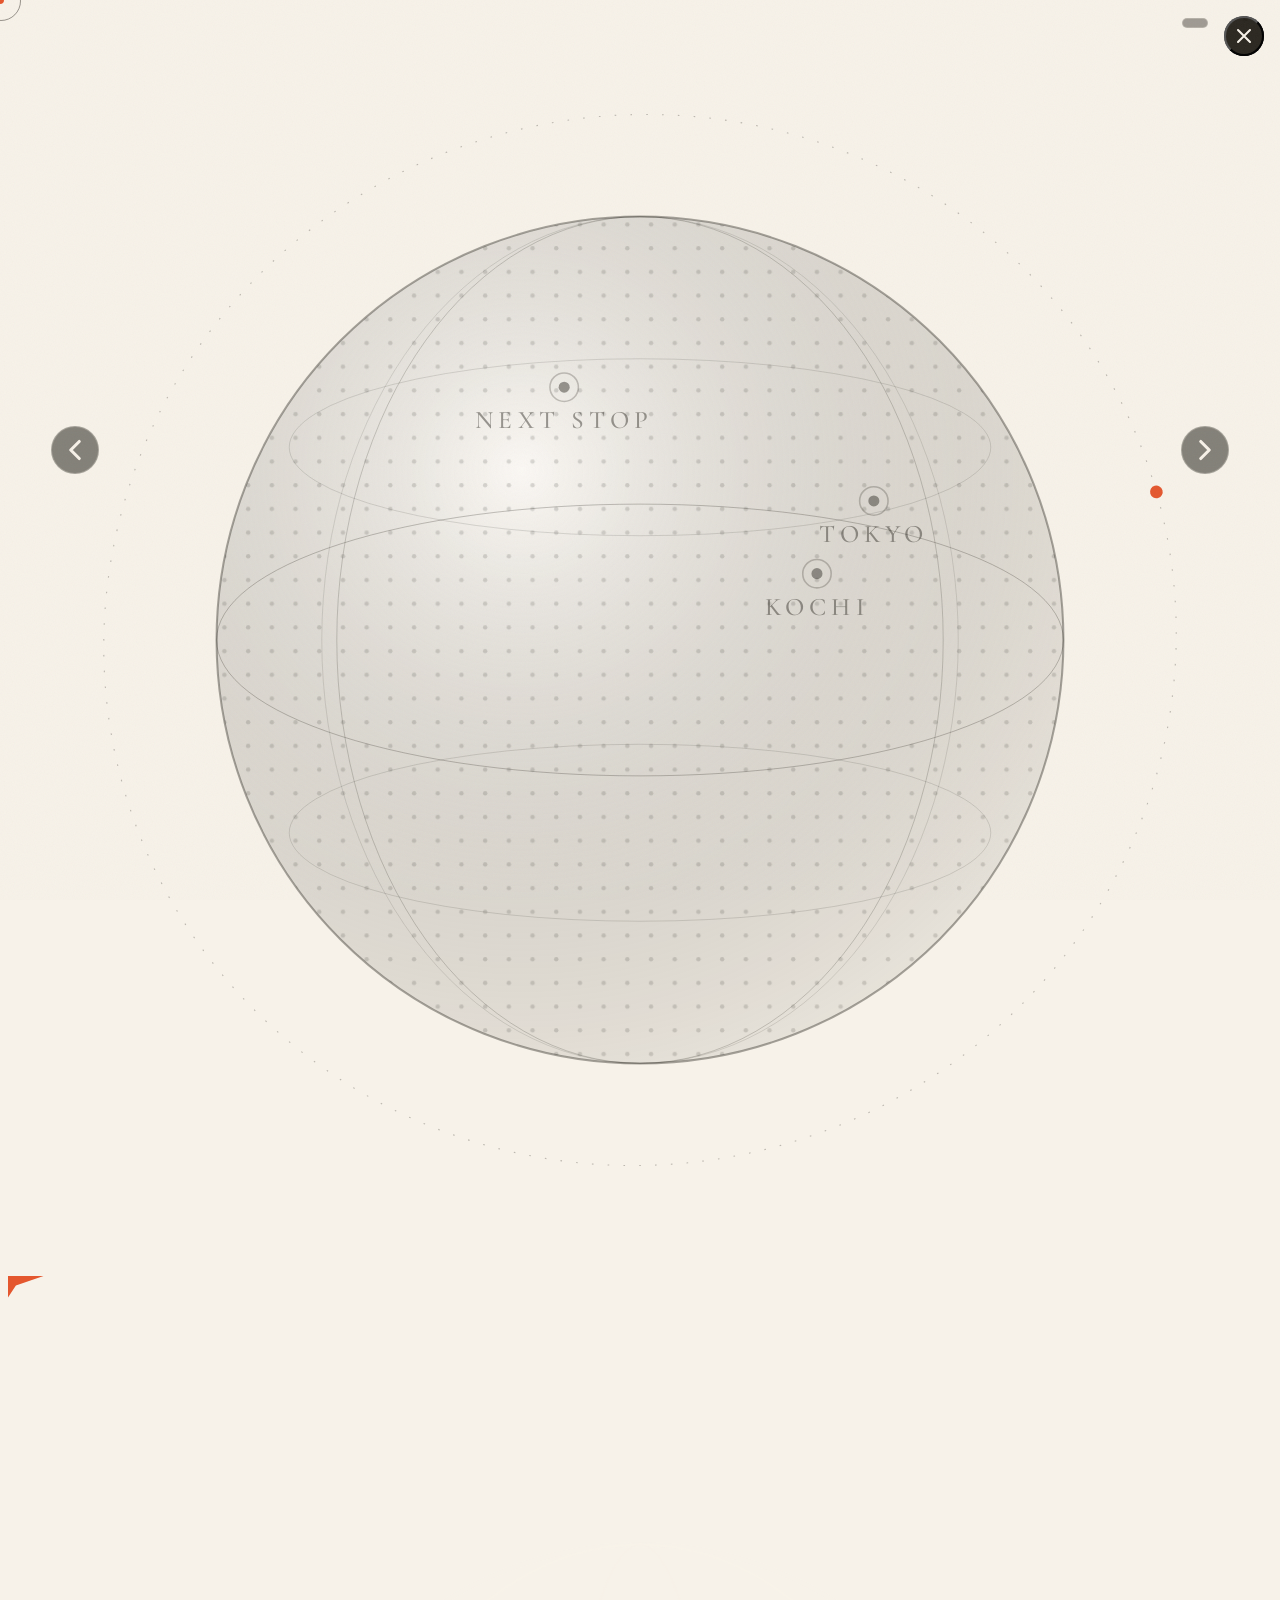
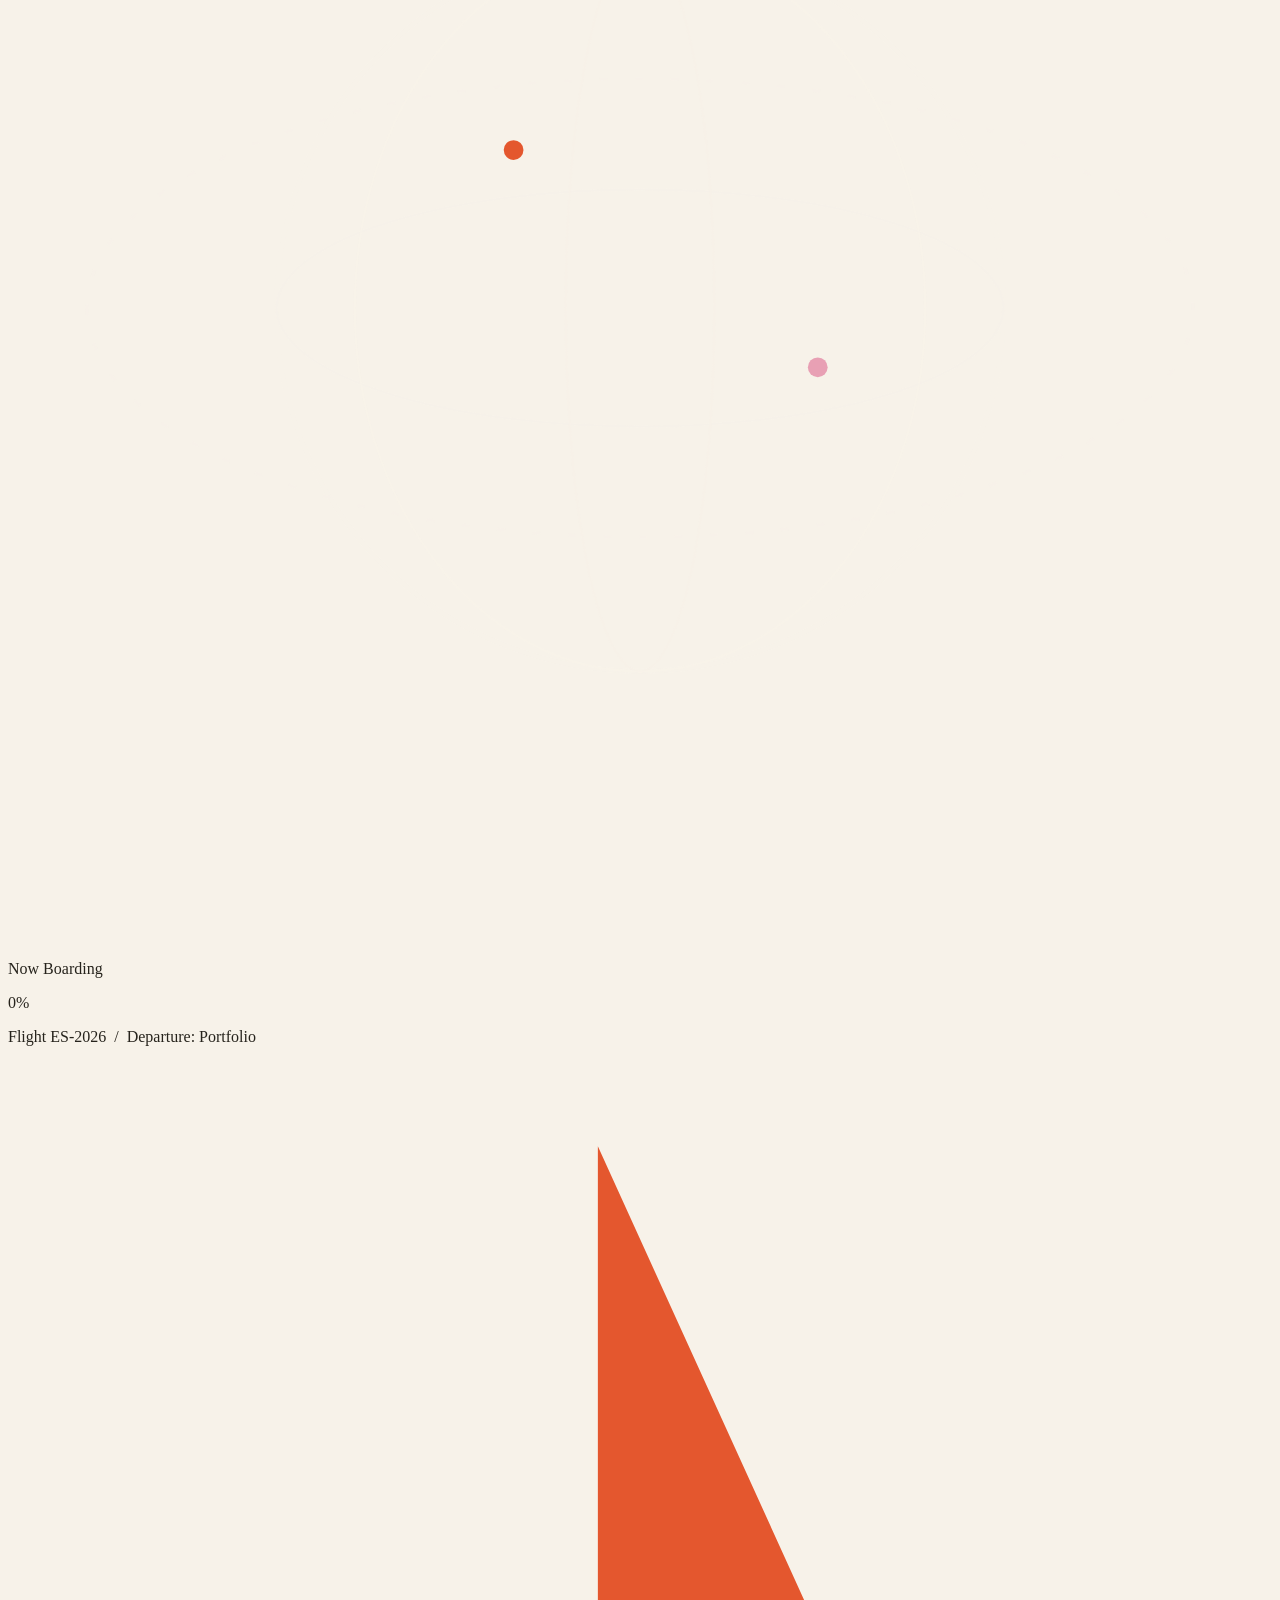
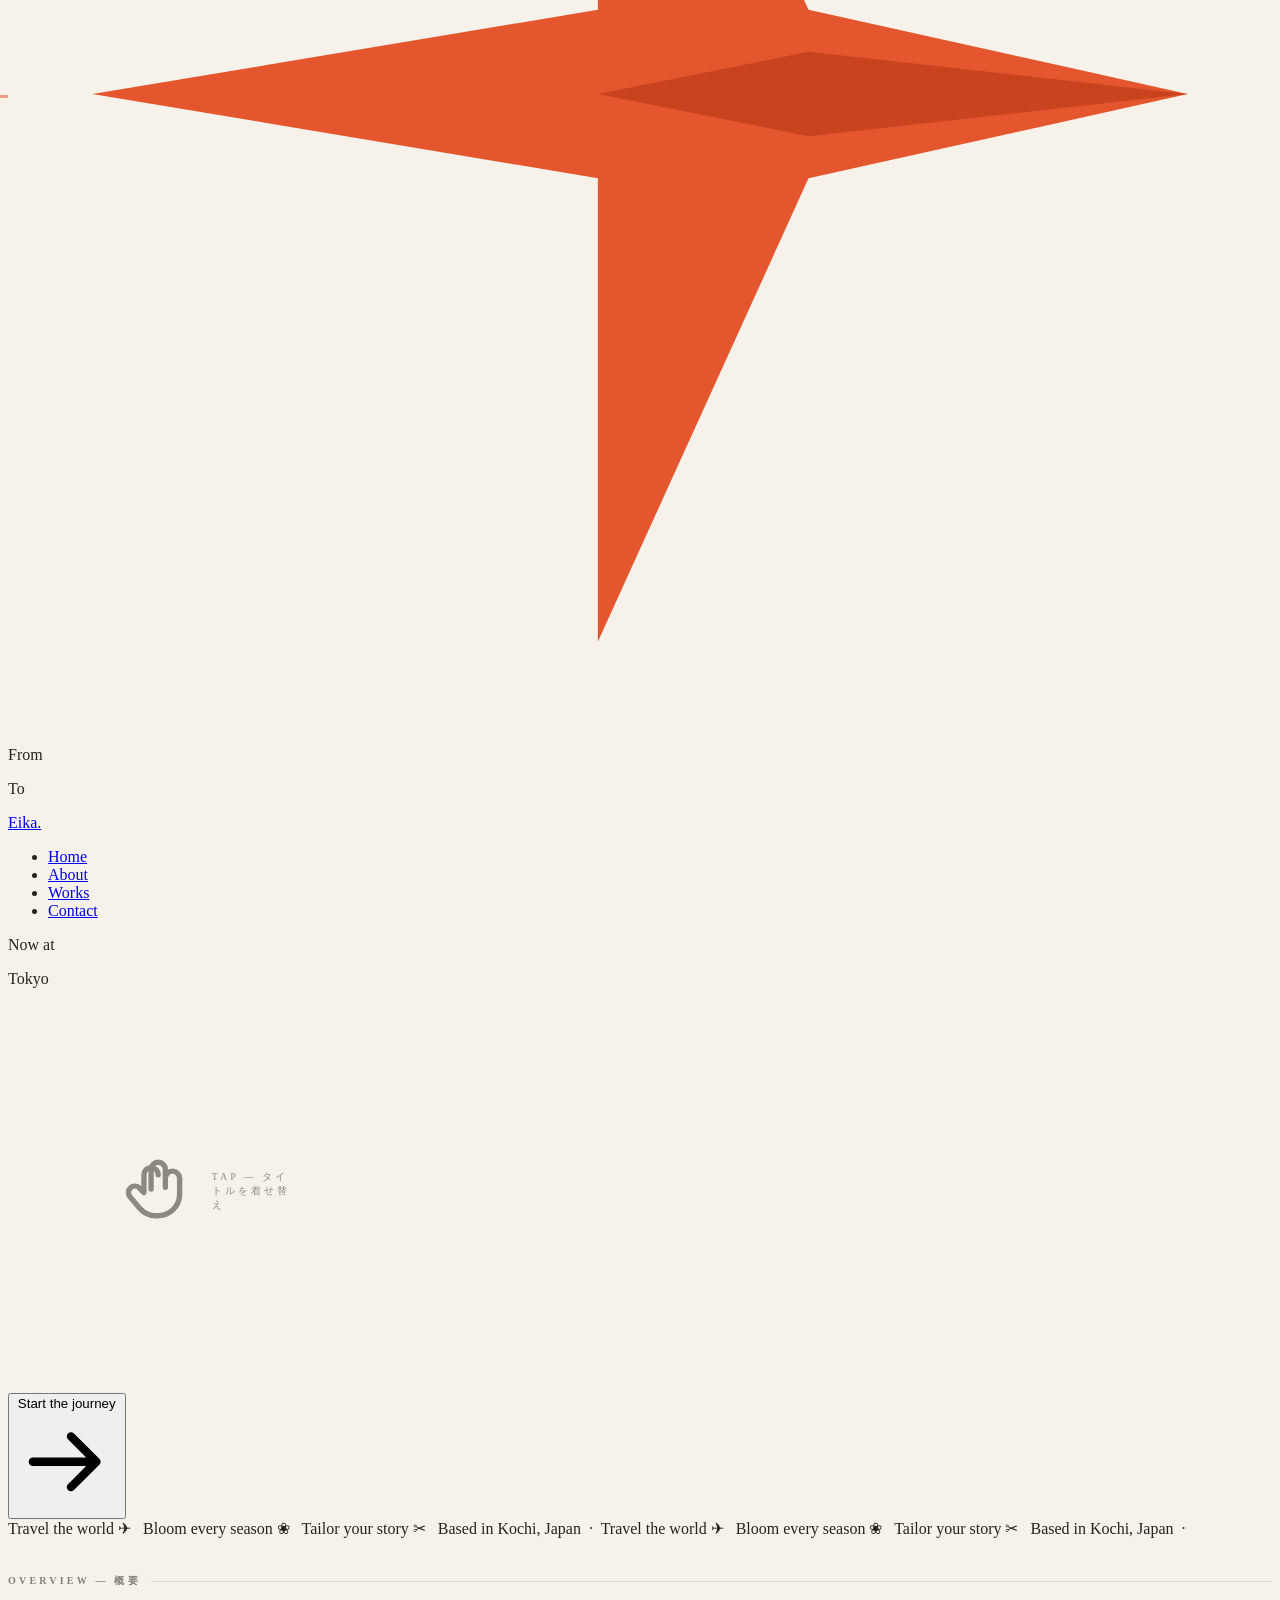
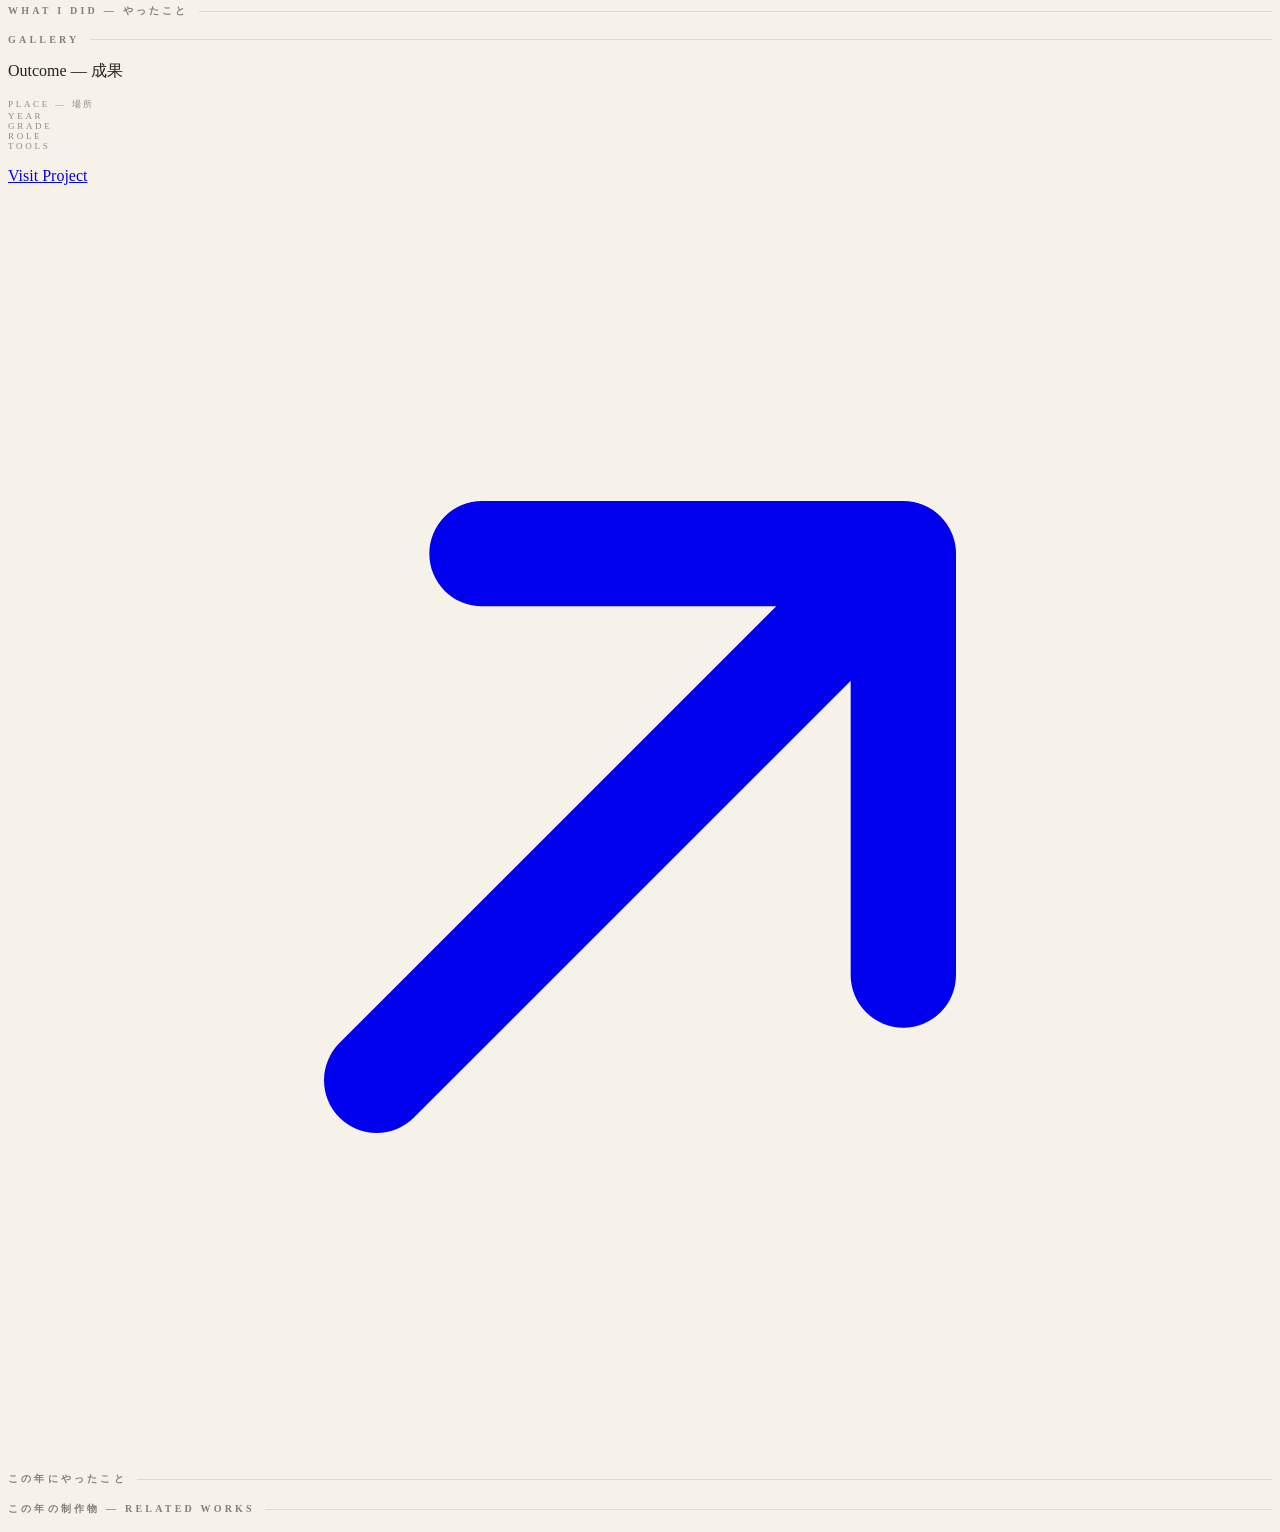
==== commit 10f0dfa6: "Hero 'Portfolio' wordmark with 4 tap-to-restyle themes + fix pin/garment mis-taps + 3rd-year poster " ====
--- a/index.html
+++ b/index.html
@@ -235,11 +235,16 @@
           <span class="inline-block w-10 h-px bg-current"></span>
           <span id="hero-kicker"></span>
         </p>
-        <h1 class="font-display leading-[0.9]">
-          <span class="reveal block text-[16vw] md:text-[10vw]">BON</span>
-          <span class="reveal block text-[16vw] md:text-[10vw] md:pl-[8vw]">VOYAGE<span class="text-accent">,</span></span>
-          <span class="reveal block text-[16vw] md:text-[10vw] italic text-accent">WORLD.</span>
+        <!-- タイトル「Portfolio」：クリック／タップでデザインが着せ替わる -->
+        <h1 id="pf-title" class="pf-title reveal" data-pf="bloom" data-cursor tabindex="0" role="button"
+            aria-label="Portfolio — クリックすると見た目が変わります">
+          <span id="pf-word" class="pf-word"></span>
+          <span id="pf-mark" class="pf-mark" aria-hidden="true"></span>
         </h1>
+        <p class="reveal pf-hint" aria-hidden="true">
+          <svg viewBox="0 0 24 24" class="w-3.5 h-3.5"><path d="M9 11.5V6a2 2 0 1 1 4 0v5m0-2.5a2 2 0 1 1 4 0V13a6 6 0 0 1-6 6h-.6a6 6 0 0 1-4.6-2.1l-2.7-3.2a1.8 1.8 0 0 1 2.7-2.4l1.2 1.2V7.5a2 2 0 1 1 4 0" fill="none" stroke="currentColor" stroke-width="1.5" stroke-linecap="round" stroke-linejoin="round"/></svg>
+          tap — タイトルを着せ替え
+        </p>
         <div class="mt-10 max-w-md">
           <p class="reveal font-mincho text-sm md:text-base leading-loose" id="hero-lead"></p>
           <p class="reveal mt-4 text-xs tracking-widest uppercase opacity-60" id="hero-name"></p>
--- a/style.css
+++ b/style.css
@@ -100,6 +100,14 @@
    （ラッパーは pointer-events:none のままなので他の操作は透過する） */
 body[data-view="works"] #bg-globe { z-index: 15; }
 body[data-view="works"] .work-pin { pointer-events: auto; cursor: pointer; }
+
+/* ラベル文字はタップを受けない（当たり判定は円だけに絞る） */
+.work-pin text { pointer-events: none; }
+
+/* クローゼット等と重なったピンは「ミュート」：
+   薄く沈めてタップも受けない＝服のタップが必ず勝つ（JSが座標で判定） */
+.work-pin { transition: opacity 0.45s ease; }
+body[data-view="works"] .work-pin.is-muted { pointer-events: none; opacity: 0.14; }
 /* ── ピン本体：同心円ターゲット＋回転する点線リング＋ステム ──
    地球儀のドット球体・軌道リングと同じ言語でデザイン */
 .work-pin .wp-dot  { fill: var(--pin); transition: fill 0.4s ease; }
@@ -193,8 +201,67 @@
 }
 
 /* ------------------------------------------------------------
-   HOME
------------------------------------------------------------- */
+   HOME：タイトル「Portfolio」（タップで着せ替え）
+   テーマは4つ＝えいかさんの4つの顔
+     bloom（花）/ voyage（旅）/ sarde（イタリア）/ coffee（フリーコーヒー）
+------------------------------------------------------------ */
+.pf-title {
+  --pf-a: #B4637A;               /* 主色 */
+  --pf-b: #E8A0B4;               /* 交互に入る差し色 */
+  position: relative; display: inline-flex; align-items: baseline; gap: 0.12em;
+  font-family: "Cormorant Garamond", "Shippori Mincho", serif;
+  font-size: clamp(2.9rem, 13.5vw, 11.5rem);
+  line-height: 0.95; cursor: pointer; user-select: none;
+  -webkit-tap-highlight-color: transparent;
+}
+.pf-title:focus-visible { outline: 2px solid var(--pin); outline-offset: 8px; border-radius: 6px; }
+.pf-word { display: inline-block; white-space: nowrap; perspective: 700px; }
+.pf-l {
+  display: inline-block; color: var(--pf-a);
+  transition: color 0.6s ease;
+  will-change: transform;
+}
+.pf-l:nth-child(even) { color: var(--pf-b); }
+
+/* テーマごとの字面（文字色・書体の表情） */
+.pf-title[data-pf="bloom"]  { --pf-a: #B4637A; --pf-b: #DE93AF; }
+.pf-title[data-pf="bloom"]  .pf-word { font-style: italic; }
+.pf-title[data-pf="voyage"] { --pf-a: #26231C; --pf-b: #31496B; }
+.pf-title[data-pf="voyage"] .pf-word { letter-spacing: 0.06em; }
+.pf-title[data-pf="voyage"] .pf-l:last-child { color: #E4572E; }
+.pf-title[data-pf="sarde"]  { --pf-a: #C4502A; --pf-b: #D4A24E; }
+.pf-title[data-pf="coffee"] { --pf-a: #6B4F35; --pf-b: #8B7355; }
+.pf-title[data-pf="coffee"] .pf-word { font-style: italic; letter-spacing: 0.02em; }
+
+/* 語尾のマーク（テーマの象徴：花／飛行機／伊国旗／コーヒー） */
+.pf-mark { display: inline-block; width: 0.5em; height: 0.5em; flex: 0 0 auto; transform-origin: 50% 80%; }
+.pf-mark svg { width: 100%; height: 100%; overflow: visible; display: block; }
+
+/* 着せ替えのヒント */
+.pf-hint {
+  display: inline-flex; align-items: center; gap: 7px;
+  margin-top: 26px; font-size: 10px; letter-spacing: 0.3em; text-transform: uppercase;
+  opacity: 0.5;
+}
+
+/* テーマ切替時の「ひとさじ」の演出パーツ */
+.pf-petal {
+  position: absolute; width: 12px; height: 16px; pointer-events: none; opacity: 0;
+  background: linear-gradient(160deg, #F6D9E1, #DE93AF);
+  border-radius: 80% 20% 65% 35% / 55% 60% 40% 45%;
+}
+.pf-plane {
+  position: absolute; left: 0; top: 0; pointer-events: none;
+  width: clamp(26px, 3vw, 44px); height: clamp(26px, 3vw, 44px);
+}
+.pf-plane svg { width: 100%; height: 100%; filter: drop-shadow(0 4px 8px rgba(38, 35, 28, 0.25)); }
+.pf-tricolore {
+  position: absolute; left: 1%; bottom: -0.07em; width: 97%; height: 0.05em;
+  border-radius: 9999px; transform-origin: left center; pointer-events: none;
+  background: linear-gradient(90deg, #7A8B6F 0 33.3%, #FDFBF5 33.3% 66.6%, #E4572E 66.6% 100%);
+  box-shadow: 0 1px 5px rgba(38, 35, 28, 0.15);
+}
+
 .marquee { display: inline-block; animation: marquee 28s linear infinite; }
 @keyframes marquee { to { transform: translateX(-50%); } }
 
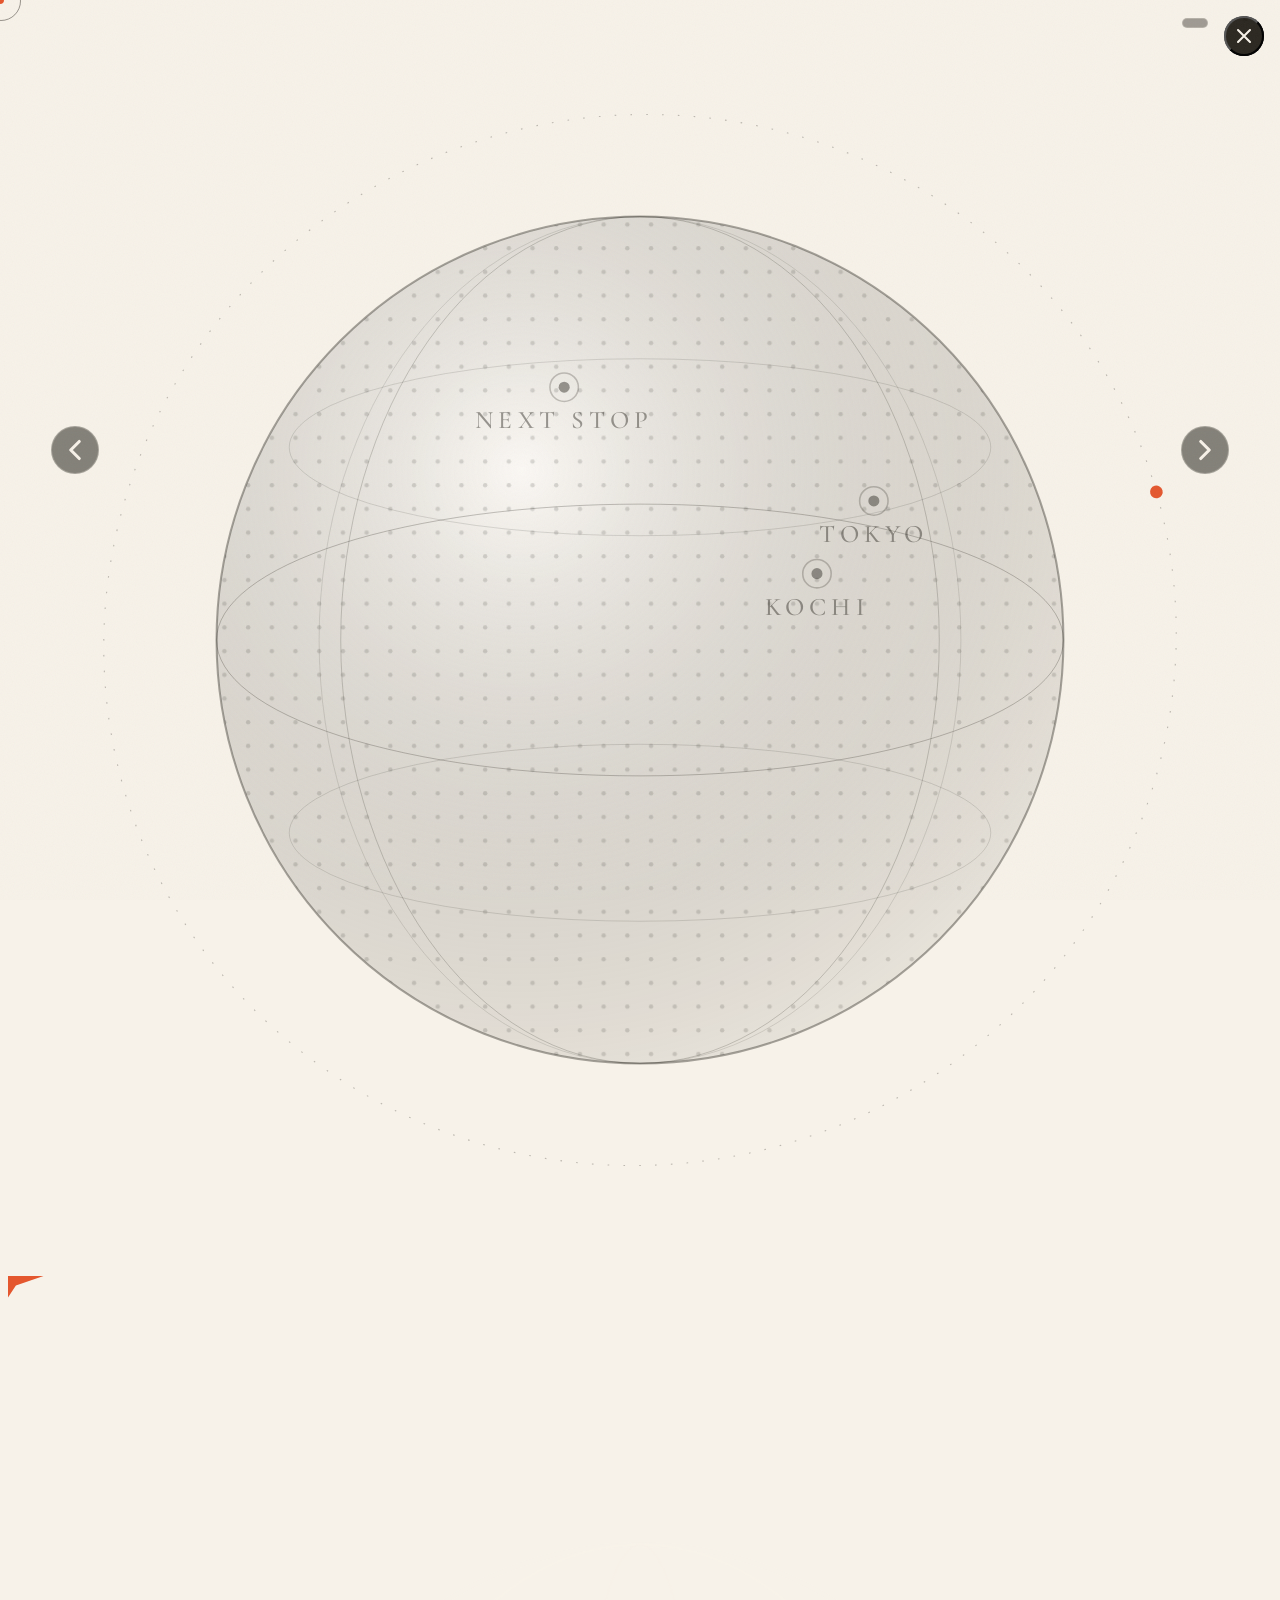
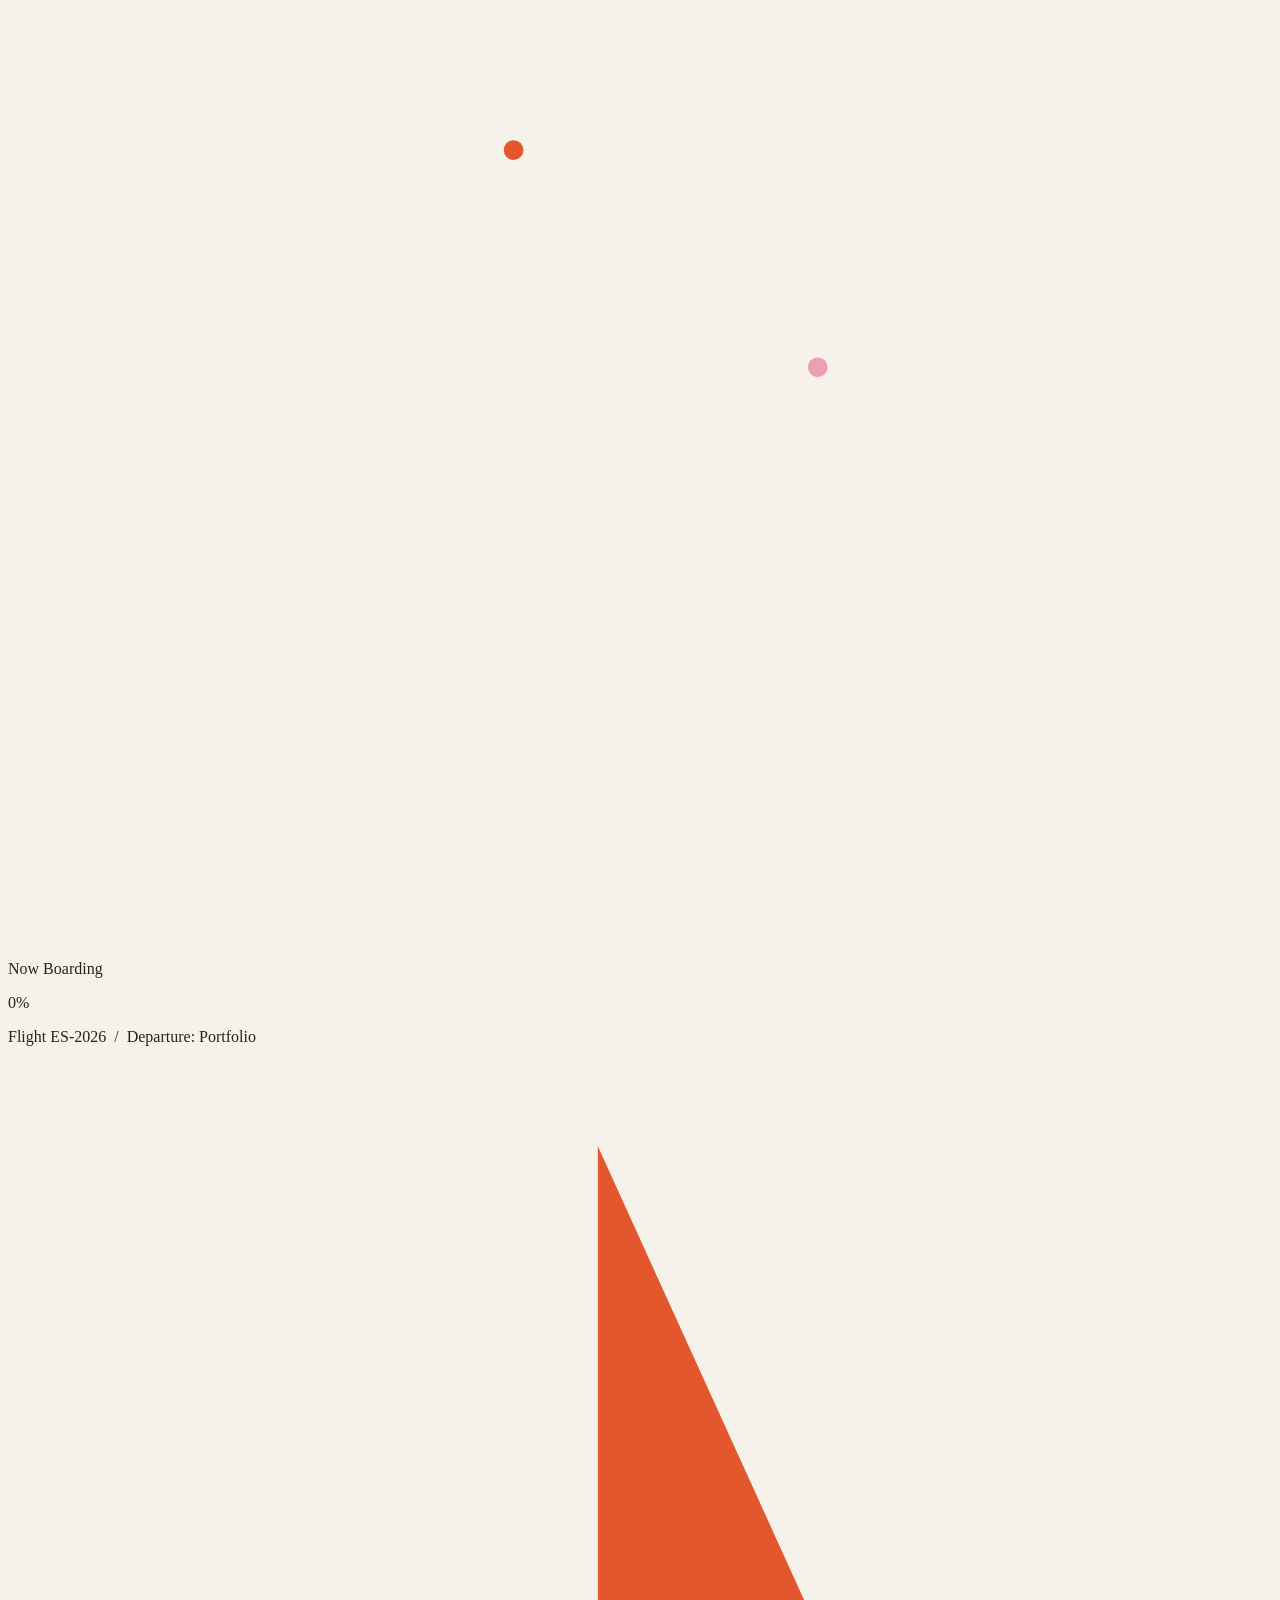
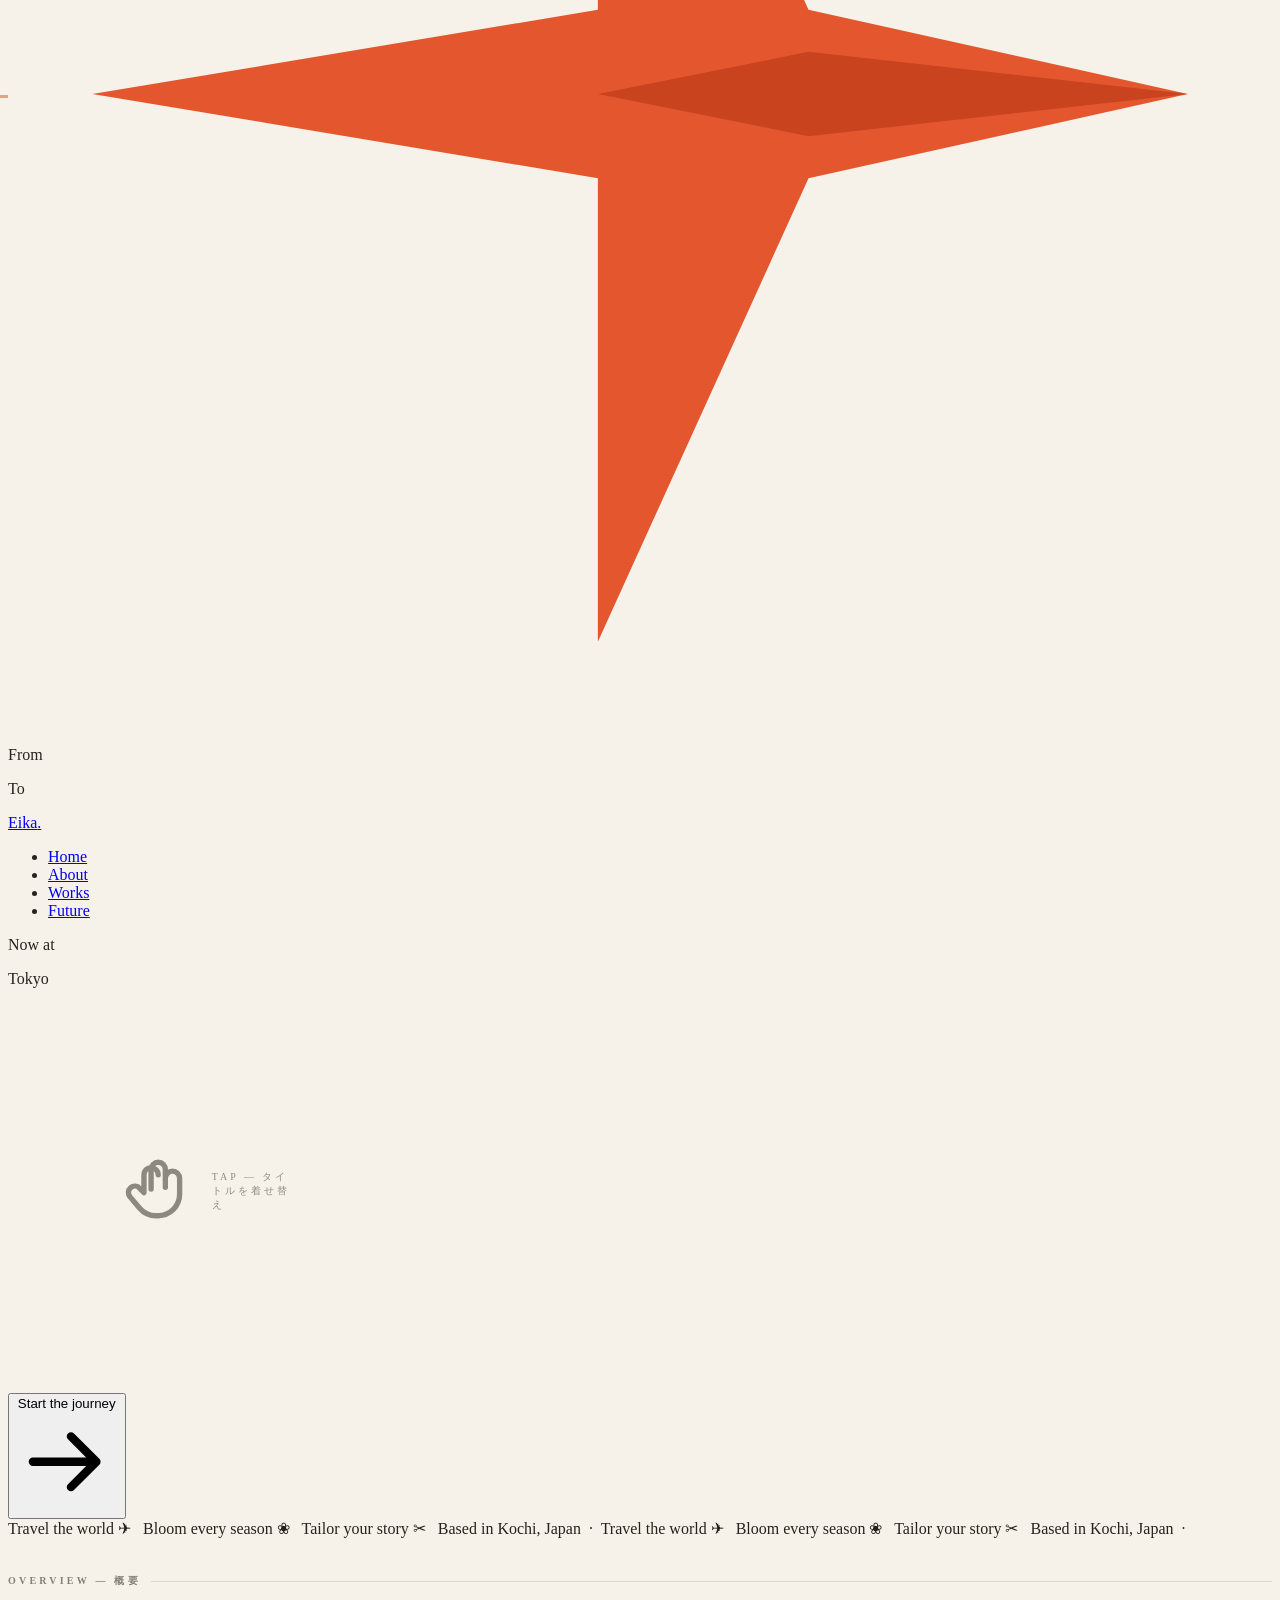
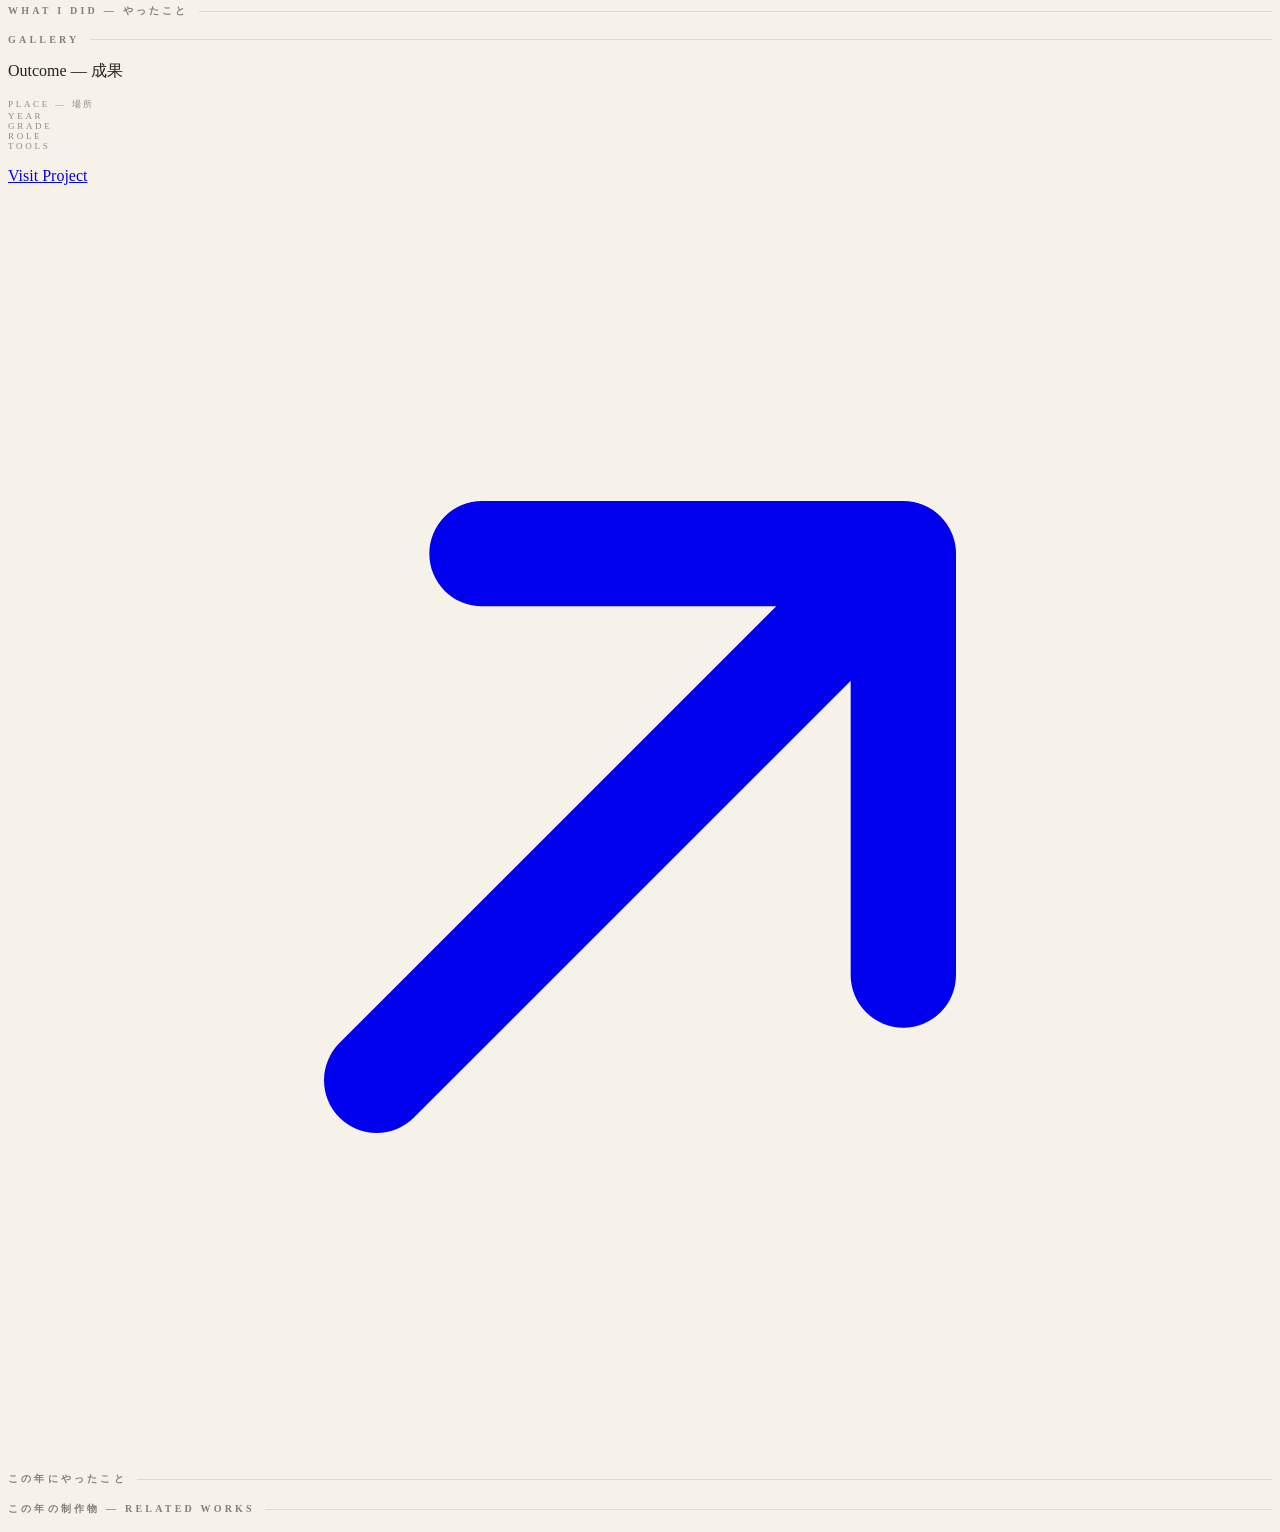
==== commit d618b6c0: "Replace Contact with FUTURE: aspirations + interactive globe playground (15 motions) - 4th view is n" ====
--- a/index.html
+++ b/index.html
@@ -78,8 +78,8 @@
           </radialGradient>
         </defs>
 
-        <!-- 球体 -->
-        <circle cx="400" cy="400" r="268" fill="url(#sphereGrad)"/>
+        <!-- 球体（FUTUREページではここを掴んで遊べる） -->
+        <circle id="globe-sphere" cx="400" cy="400" r="268" fill="url(#sphereGrad)" data-cursor/>
         <!-- 回転レイヤー（装飾のみ回る。ピンとラベルはこの外なので常に正立） -->
         <g id="globe-rotor">
           <g clip-path="url(#sphereClip)">
@@ -108,7 +108,7 @@
         <!-- 移動ルート（JSで描画） -->
         <path id="route-path" d="" fill="none" class="g-route" stroke-width="1.6" stroke-linecap="round"/>
 
-        <!-- 都市ピン（HOME=東京 / ABOUT=高知 / CONTACT=次の目的地） -->
+        <!-- 都市ピン（HOME=東京 / ABOUT=高知 / FUTURE=次の目的地） -->
         <g class="g-pin" data-city="home" transform="translate(548,312)">
           <circle class="pin-pulse" r="7"/><circle class="pin-ring" r="9"/><circle class="pin-dot" r="3.5"/>
           <text class="pin-label" y="26">TOKYO</text>
@@ -117,7 +117,7 @@
           <circle class="pin-pulse" r="7"/><circle class="pin-ring" r="9"/><circle class="pin-dot" r="3.5"/>
           <text class="pin-label" y="26">KOCHI</text>
         </g>
-        <g class="g-pin" data-city="contact" transform="translate(352,240)">
+        <g class="g-pin" data-city="future" transform="translate(352,240)">
           <circle class="pin-pulse" r="7"/><circle class="pin-ring" r="9"/><circle class="pin-dot" r="3.5"/>
           <text class="pin-label" y="26">NEXT STOP</text>
         </g>
@@ -196,6 +196,9 @@
     <p id="fc-place" class="font-display text-3xl md:text-5xl tracking-widest text-accent"></p>
   </div>
 
+  <!-- 地球儀プレイグラウンドのモーション名（FUTUREページ） -->
+  <p id="play-caption" aria-hidden="true"></p>
+
   <!-- ============================================================
        HEADER
   ============================================================= -->
@@ -206,7 +209,7 @@
         <li><a href="#home"    class="nav-link hover-line" data-nav="home"    data-cursor>Home</a></li>
         <li><a href="#about"   class="nav-link hover-line" data-nav="about"   data-cursor>About</a></li>
         <li><a href="#works"   class="nav-link hover-line" data-nav="works"   data-cursor>Works</a></li>
-        <li><a href="#contact" class="nav-link hover-line" data-nav="contact" data-cursor>Contact</a></li>
+        <li><a href="#future" class="nav-link hover-line" data-nav="future" data-cursor>Future</a></li>
       </ul>
     </nav>
   </header>
@@ -389,9 +392,9 @@
         </div>
 
         <div class="reveal mt-8">
-          <button class="next-dest group" data-nav="contact" data-cursor>
+          <button class="next-dest group" data-nav="future" data-cursor>
             <span class="text-[10px] tracking-widest2 uppercase opacity-50 block">Next Destination</span>
-            <span class="font-display text-3xl md:text-4xl inline-flex items-center gap-4">Next Stop — Contact
+            <span class="font-display text-3xl md:text-4xl inline-flex items-center gap-4">Future — Next Stop
               <svg viewBox="0 0 24 24" class="w-6 h-6 transition-transform duration-500 group-hover:translate-x-2"><path d="M4 12h14M13 6l6 6-6 6" fill="none" stroke="currentColor" stroke-width="1.6" stroke-linecap="round" stroke-linejoin="round"/></svg>
             </span>
           </button>
@@ -399,22 +402,22 @@
       </div>
     </section>
 
-    <!-- ===================== CONTACT ===================== -->
-    <section class="view" id="view-contact">
-      <div class="view-inner min-h-screen w-full flex flex-col items-center justify-center text-center px-6 md:px-16 py-28">
-        <p class="reveal sec-kicker text-xs tracking-widest2 uppercase text-accent mb-6">03 — Contact / Boarding for the Next Stop</p>
-        <h2 class="reveal font-display text-[12vw] md:text-[7vw] leading-none">LET'S FLY<br/><span class="italic">TOGETHER<span class="text-accent">.</span></span></h2>
-        <p class="reveal font-mincho mt-8 text-sm md:text-base leading-loose max-w-md mx-auto" id="contact-lead"></p>
-        <a id="contact-email" href="#" data-cursor
-           class="reveal boarding-pass group inline-flex items-center gap-4 mt-12 px-8 py-5 bg-ink text-cream rounded-xl relative overflow-hidden">
-          <span class="text-[10px] tracking-widest2 uppercase opacity-60 border-r border-cream/30 pr-4">Boarding Pass</span>
-          <span class="font-display text-xl md:text-2xl tracking-wider" id="contact-email-text"></span>
-          <svg viewBox="0 0 24 24" class="w-5 h-5 transition-transform duration-500 group-hover:translate-x-2 group-hover:-translate-y-1">
-            <path d="M12,2 L14,9 L22,13 L14,13 L12,22 L10,13 L2,13 L10,9 Z" fill="#E4572E" transform="rotate(45 12 12)"/>
-          </svg>
-        </a>
-        <ul id="contact-socials" class="reveal flex justify-center gap-8 mt-14 text-xs tracking-widest2 uppercase"></ul>
-        <p id="footer-copy" class="reveal mt-16 text-[10px] tracking-widest2 uppercase opacity-50"></p>
+    <!-- ===================== FUTURE ===================== -->
+    <section class="view" id="view-future">
+      <div class="view-inner min-h-screen w-full flex flex-col items-center text-center px-6 md:px-16 pt-28 md:pt-32 pb-8">
+        <p class="reveal sec-kicker text-xs tracking-widest2 uppercase text-denim mb-6">03 — Future / Boarding for the Next Stop</p>
+        <h2 class="reveal font-display text-[11vw] md:text-[7vw] leading-none">NEXT<br/><span class="italic text-denim">STOP<span class="text-accent">.</span></span></h2>
+        <p class="reveal font-mincho mt-7 text-sm md:text-base leading-loose max-w-xl mx-auto" id="future-lead"></p>
+        <ul id="future-points" class="reveal flex flex-wrap justify-center gap-2 mt-6"></ul>
+
+        <!-- 地球儀プレイグラウンド：背景の地球儀をさわるための余白 -->
+        <div class="flex-1 min-h-[24vh]" aria-hidden="true"></div>
+
+        <p id="future-hint" class="reveal text-[10px] tracking-widest2 uppercase opacity-60 flex items-center justify-center gap-2">
+          <svg viewBox="0 0 24 24" class="w-4 h-4"><circle cx="12" cy="12" r="9" fill="none" stroke="currentColor" stroke-width="1.4"/><ellipse cx="12" cy="12" rx="9" ry="3.6" fill="none" stroke="currentColor" stroke-width="1"/><ellipse cx="12" cy="12" rx="3.6" ry="9" fill="none" stroke="currentColor" stroke-width="1"/></svg>
+          <span id="future-hint-text"></span>
+        </p>
+        <p id="footer-copy" class="reveal mt-5 text-[10px] tracking-widest2 uppercase opacity-50"></p>
       </div>
     </section>
   </main>
--- a/style.css
+++ b/style.css
@@ -40,7 +40,7 @@
   --g-lo: rgba(0, 0, 0, 0.25);
   --pin: #D9CBB3;
 }
-body[data-view="contact"] {
+body[data-view="future"] {
   --bg: #EFE7D8;
   --g-line: rgba(49, 73, 107, 0.42);
   --g-dot: rgba(49, 73, 107, 0.2);
@@ -152,6 +152,42 @@
 }
 
 /* ------------------------------------------------------------
+   FUTURE：地球儀プレイグラウンド
+   球体を直接つかんで回す・のばす・タップで15種のモーション
+------------------------------------------------------------ */
+body[data-view="future"] #bg-globe { z-index: 15; }
+body[data-view="future"] #globe-sphere {
+  pointer-events: auto; cursor: grab; touch-action: none;
+}
+body[data-view="future"] #globe-sphere:active { cursor: grabbing; }
+
+/* 遊び場では都市ラベルの文字は消して、ドットとリングだけ残す
+   （見出しや文章と重ならないように。ピン自体は「こんにちは」で手を振る） */
+body[data-view="future"] .g-pin .pin-label { opacity: 0; }
+
+/* ピンの円は自分の中心で拡縮できるように（「こんにちは」「まんかい」用） */
+.g-pin circle { transform-box: fill-box; transform-origin: center; }
+
+/* モーション名のキャプション（#07 ふわり など） */
+#play-caption {
+  position: fixed; bottom: 7vh; left: 0; right: 0; z-index: 16;
+  text-align: center; pointer-events: none; opacity: 0;
+  font-family: "Shippori Mincho", serif; font-size: 13px;
+  letter-spacing: 0.28em; color: #31496B;
+}
+
+/* 「まんかい」の花びら */
+.play-petal-layer {
+  position: fixed; inset: 0; z-index: 16; pointer-events: none;
+  display: flex; align-items: center; justify-content: center;
+}
+.play-petal {
+  position: absolute; width: 12px; height: 16px; opacity: 0;
+  background: linear-gradient(160deg, #F6D9E1, #DE93AF);
+  border-radius: 80% 20% 65% 35% / 55% 60% 40% 45%;
+}
+
+/* ------------------------------------------------------------
    ノイズ・カーソル
 ------------------------------------------------------------ */
 .noise-overlay {
@@ -528,15 +564,6 @@
 .ym-work-card:hover .ymw-arrow { opacity: 1; transform: translateX(3px); }
 
 /* ------------------------------------------------------------
-   CONTACT
------------------------------------------------------------- */
-.boarding-pass {
-  transition: transform 0.5s cubic-bezier(0.22, 1, 0.36, 1), box-shadow 0.5s ease;
-  box-shadow: 0 16px 40px -16px rgba(38, 35, 28, 0.5);
-}
-.boarding-pass:hover { transform: translateY(-4px) rotate(-1deg); box-shadow: 0 28px 55px -18px rgba(38, 35, 28, 0.55); }
-
-/* ------------------------------------------------------------
    Reduced Motion
 ------------------------------------------------------------ */
 @media (prefers-reduced-motion: reduce) {
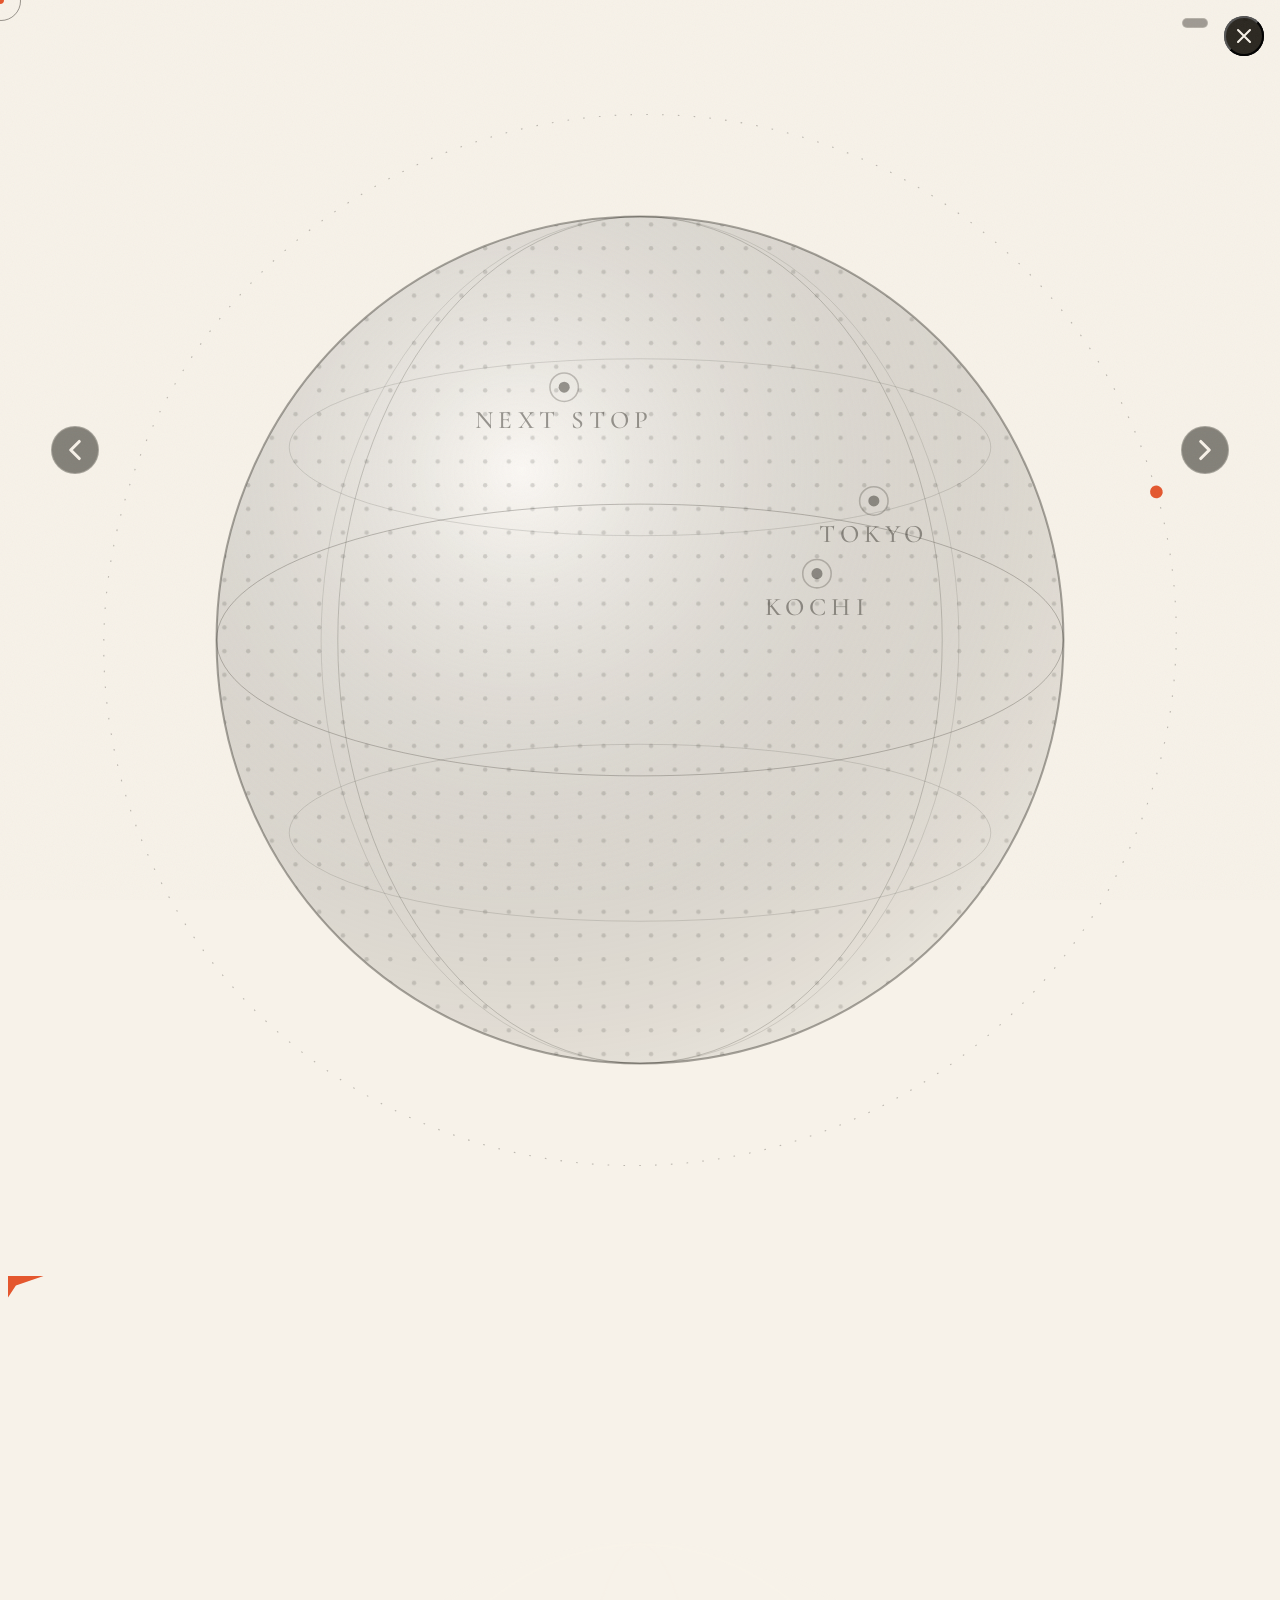
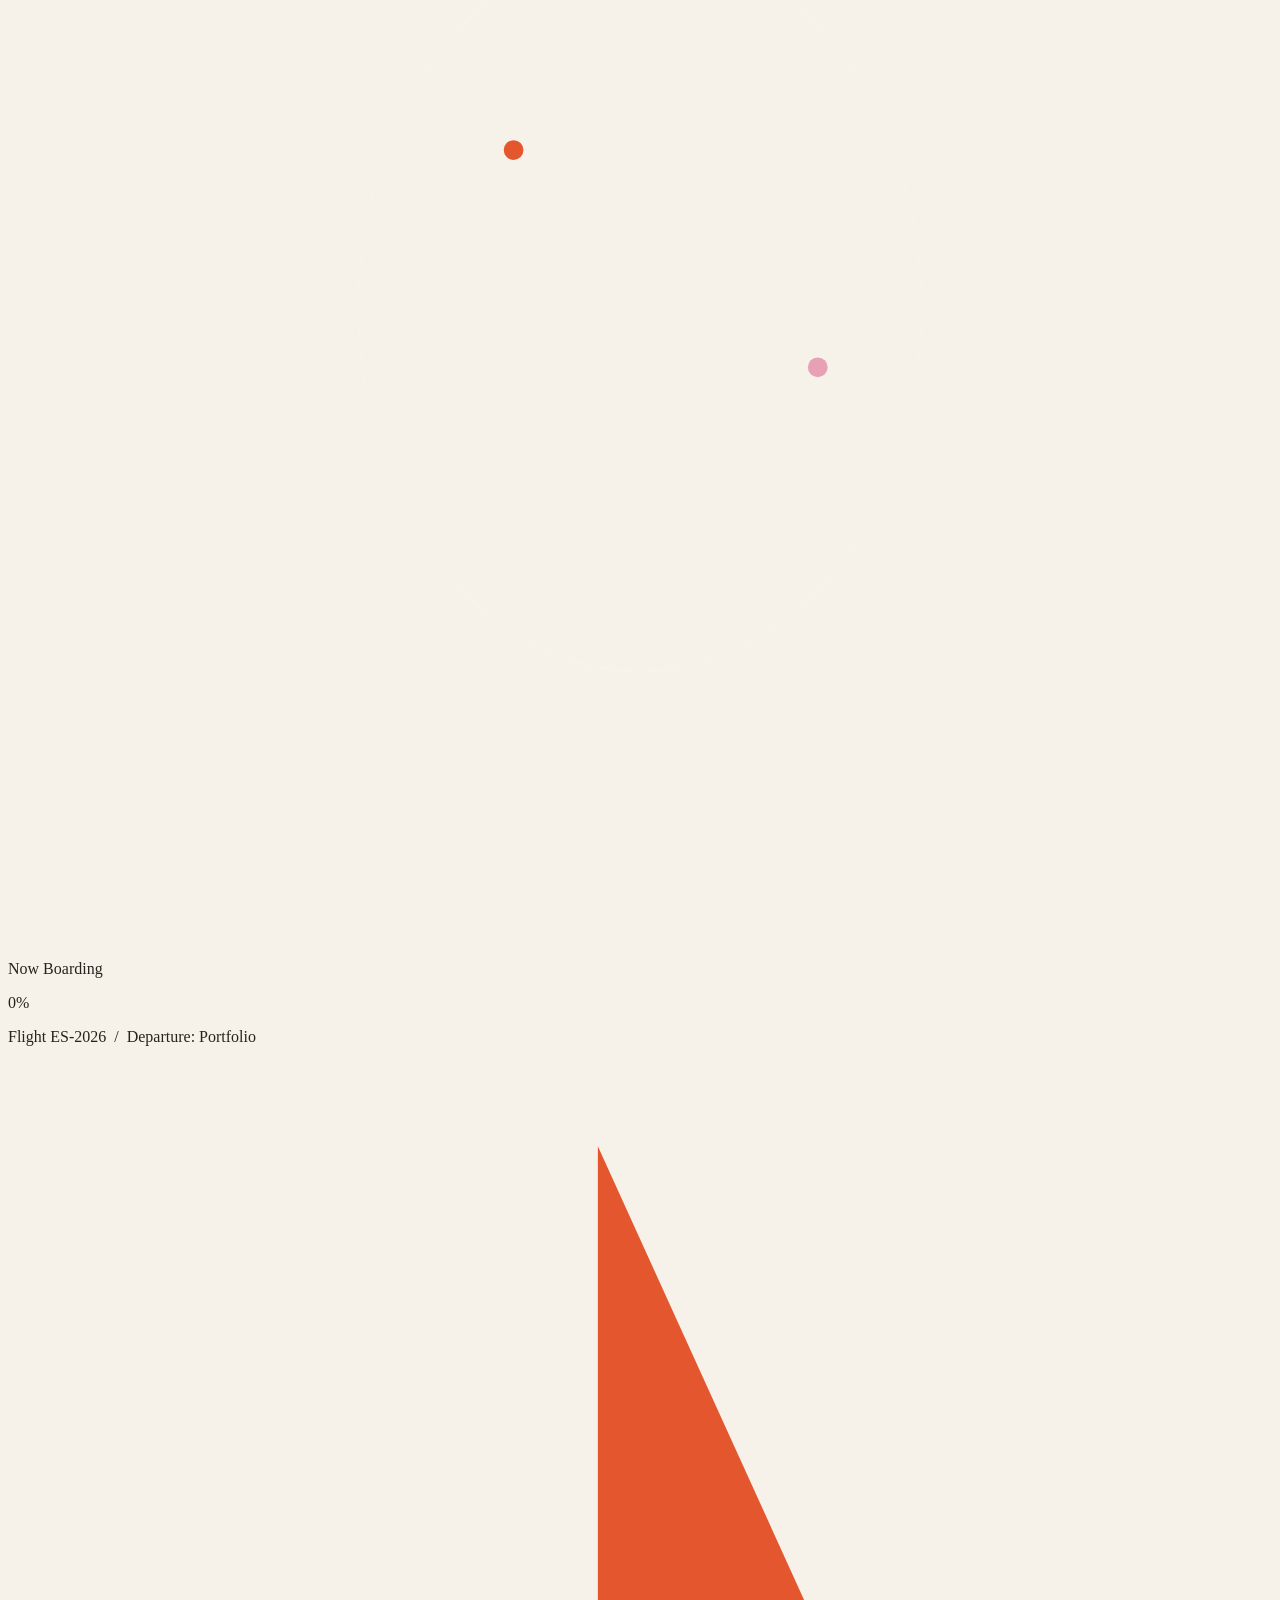
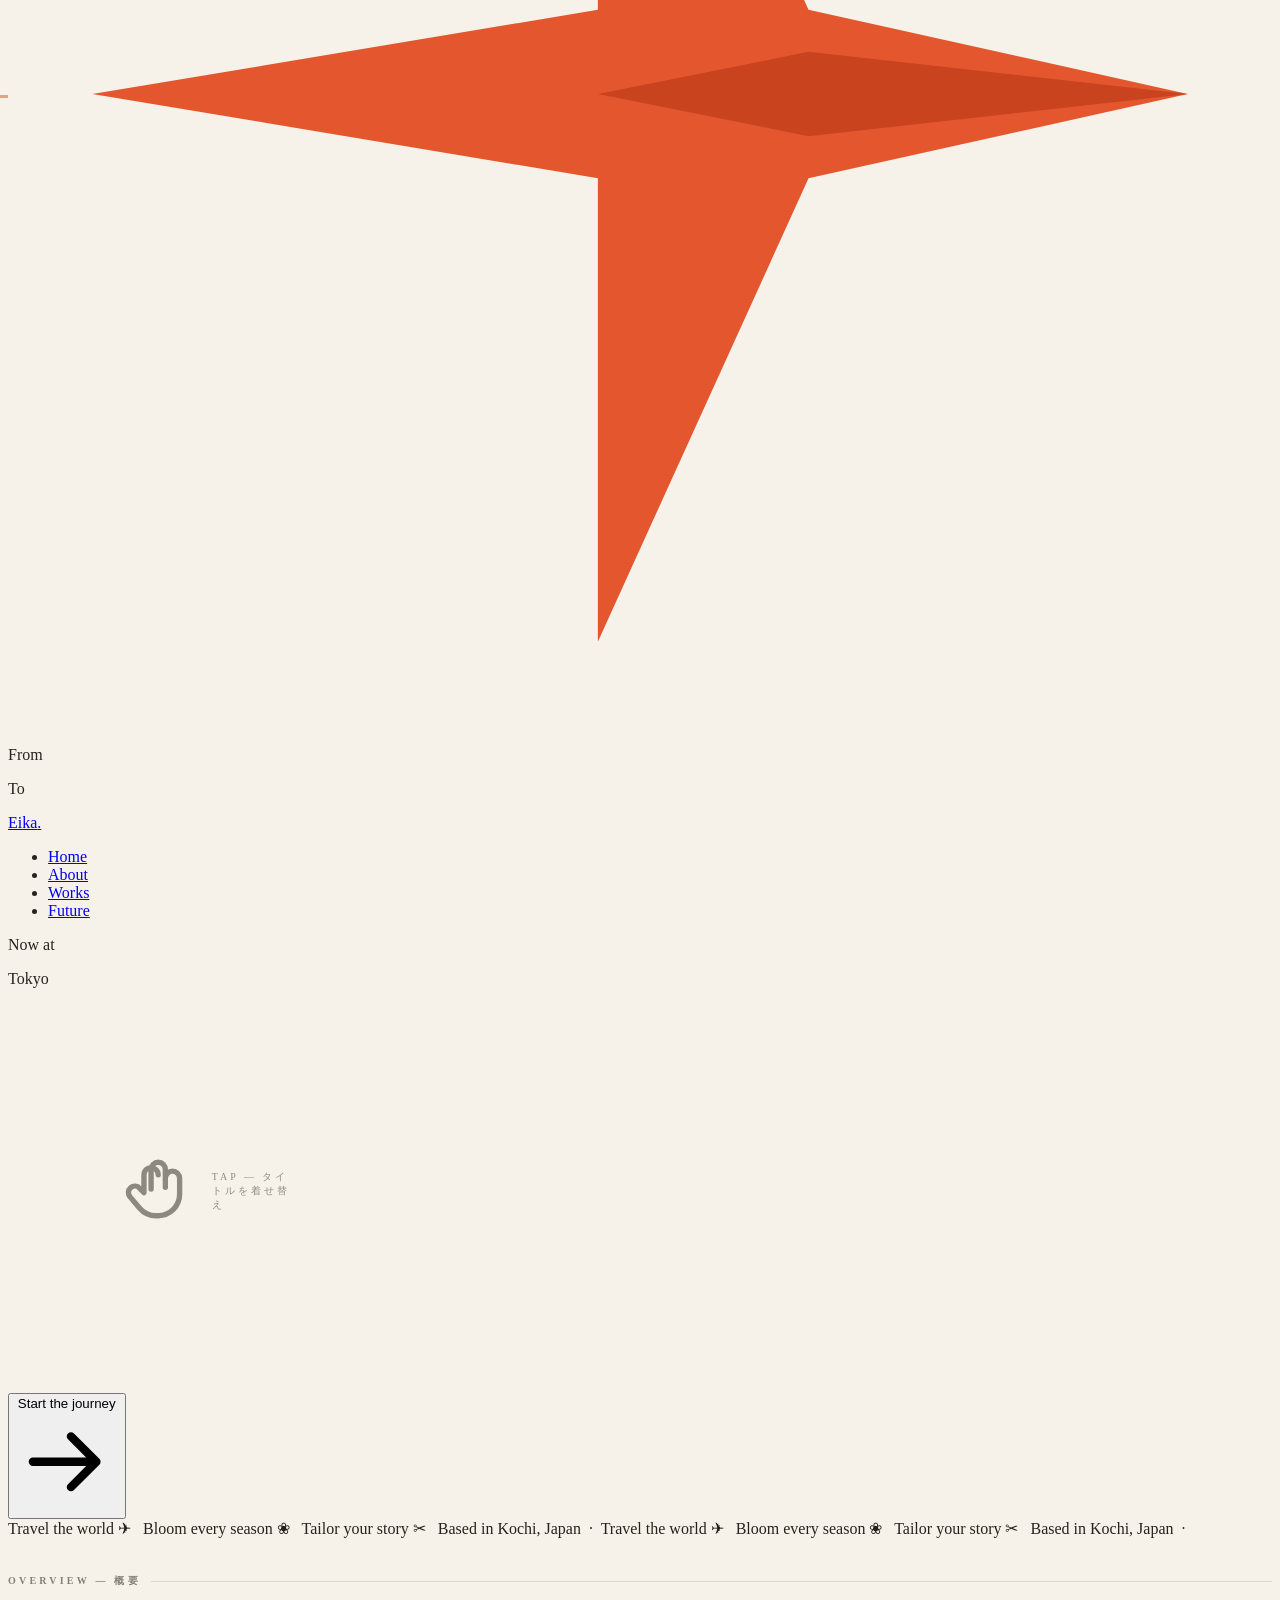
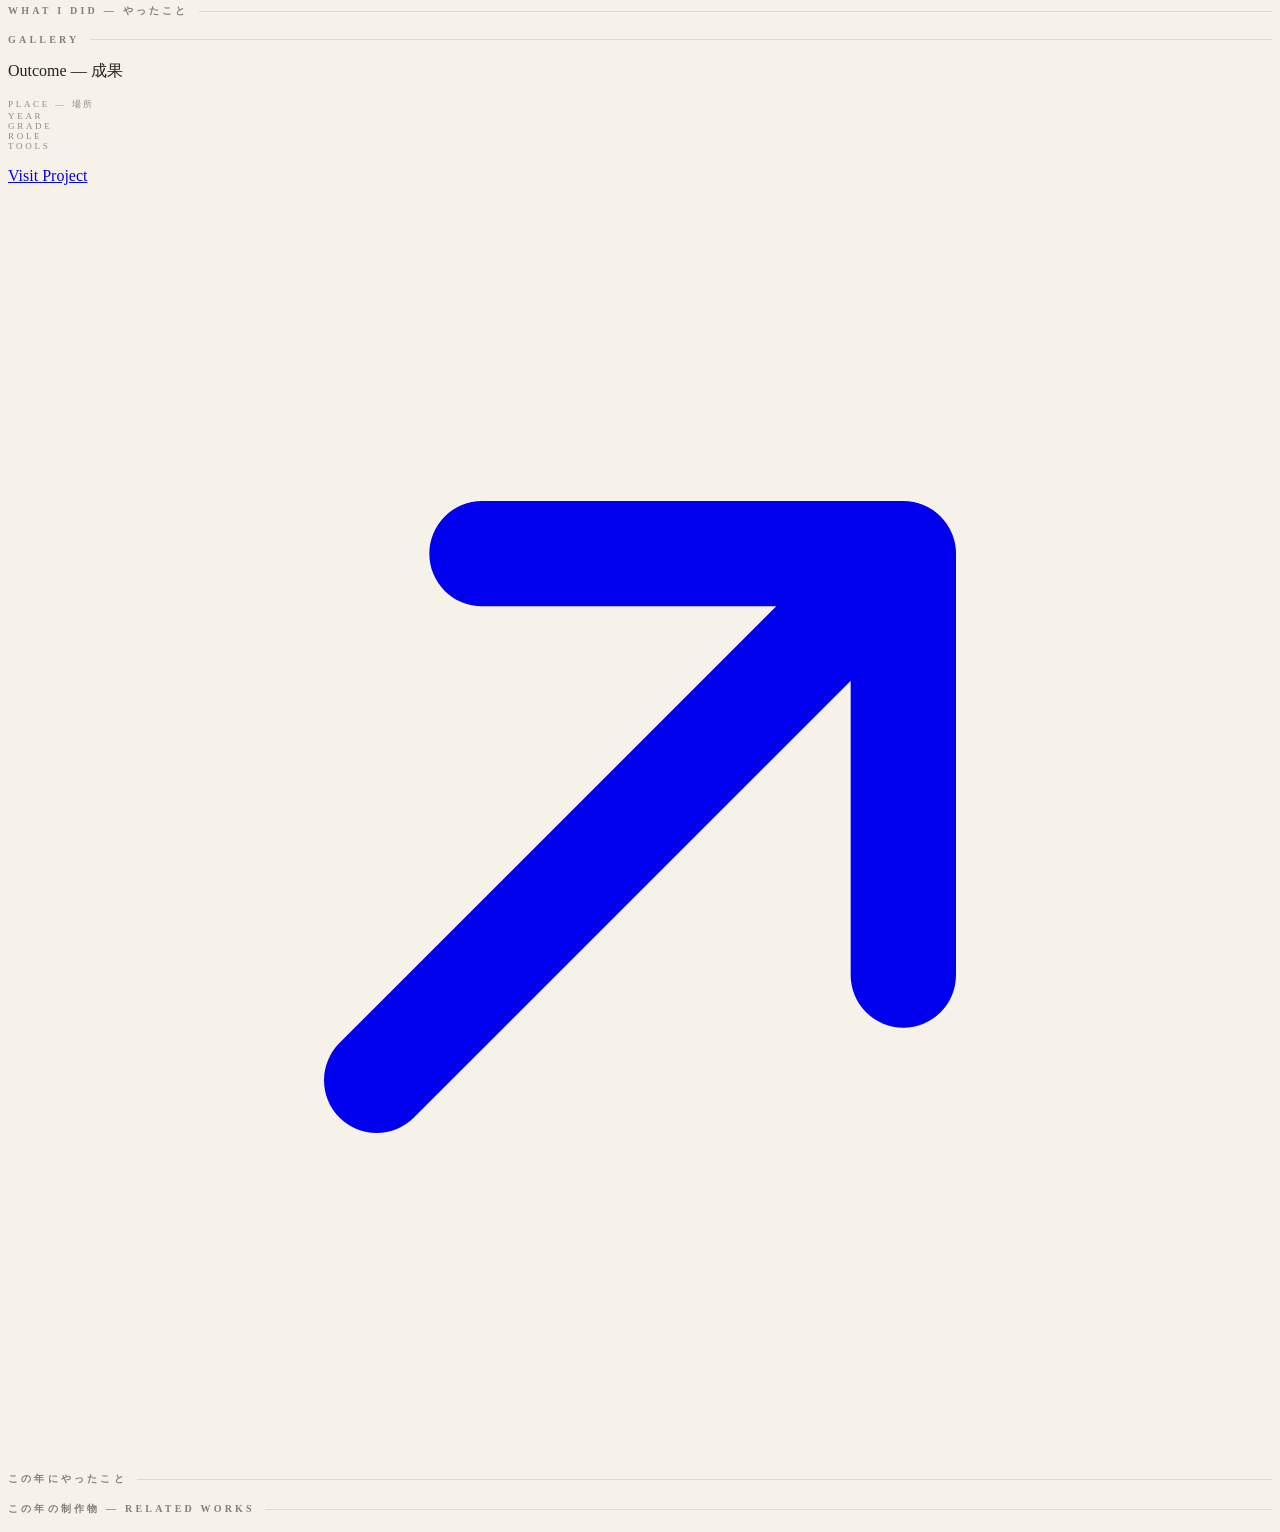
==== commit da82b371: "Simplify FUTURE: tap=punipuni + drag-spin only, shorter message - Globe playground reduced per reque" ====
--- a/index.html
+++ b/index.html
@@ -196,9 +196,6 @@
     <p id="fc-place" class="font-display text-3xl md:text-5xl tracking-widest text-accent"></p>
   </div>
 
-  <!-- 地球儀プレイグラウンドのモーション名（FUTUREページ） -->
-  <p id="play-caption" aria-hidden="true"></p>
-
   <!-- ============================================================
        HEADER
   ============================================================= -->
@@ -408,10 +405,9 @@
         <p class="reveal sec-kicker text-xs tracking-widest2 uppercase text-denim mb-6">03 — Future / Boarding for the Next Stop</p>
         <h2 class="reveal font-display text-[11vw] md:text-[7vw] leading-none">NEXT<br/><span class="italic text-denim">STOP<span class="text-accent">.</span></span></h2>
         <p class="reveal font-mincho mt-7 text-sm md:text-base leading-loose max-w-xl mx-auto" id="future-lead"></p>
-        <ul id="future-points" class="reveal flex flex-wrap justify-center gap-2 mt-6"></ul>
 
         <!-- 地球儀プレイグラウンド：背景の地球儀をさわるための余白 -->
-        <div class="flex-1 min-h-[24vh]" aria-hidden="true"></div>
+        <div class="flex-1 min-h-[28vh]" aria-hidden="true"></div>
 
         <p id="future-hint" class="reveal text-[10px] tracking-widest2 uppercase opacity-60 flex items-center justify-center gap-2">
           <svg viewBox="0 0 24 24" class="w-4 h-4"><circle cx="12" cy="12" r="9" fill="none" stroke="currentColor" stroke-width="1.4"/><ellipse cx="12" cy="12" rx="9" ry="3.6" fill="none" stroke="currentColor" stroke-width="1"/><ellipse cx="12" cy="12" rx="3.6" ry="9" fill="none" stroke="currentColor" stroke-width="1"/></svg>
--- a/style.css
+++ b/style.css
@@ -153,7 +153,7 @@
 
 /* ------------------------------------------------------------
    FUTURE：地球儀プレイグラウンド
-   球体を直接つかんで回す・のばす・タップで15種のモーション
+   球体を直接つかんで、ドラッグ＝ころころ／タップ＝ぷにぷに
 ------------------------------------------------------------ */
 body[data-view="future"] #bg-globe { z-index: 15; }
 body[data-view="future"] #globe-sphere {
@@ -162,30 +162,8 @@
 body[data-view="future"] #globe-sphere:active { cursor: grabbing; }
 
 /* 遊び場では都市ラベルの文字は消して、ドットとリングだけ残す
-   （見出しや文章と重ならないように。ピン自体は「こんにちは」で手を振る） */
+   （見出しや文章と重ならないように） */
 body[data-view="future"] .g-pin .pin-label { opacity: 0; }
-
-/* ピンの円は自分の中心で拡縮できるように（「こんにちは」「まんかい」用） */
-.g-pin circle { transform-box: fill-box; transform-origin: center; }
-
-/* モーション名のキャプション（#07 ふわり など） */
-#play-caption {
-  position: fixed; bottom: 7vh; left: 0; right: 0; z-index: 16;
-  text-align: center; pointer-events: none; opacity: 0;
-  font-family: "Shippori Mincho", serif; font-size: 13px;
-  letter-spacing: 0.28em; color: #31496B;
-}
-
-/* 「まんかい」の花びら */
-.play-petal-layer {
-  position: fixed; inset: 0; z-index: 16; pointer-events: none;
-  display: flex; align-items: center; justify-content: center;
-}
-.play-petal {
-  position: absolute; width: 12px; height: 16px; opacity: 0;
-  background: linear-gradient(160deg, #F6D9E1, #DE93AF);
-  border-radius: 80% 20% 65% 35% / 55% 60% 40% 45%;
-}
 
 /* ------------------------------------------------------------
    ノイズ・カーソル
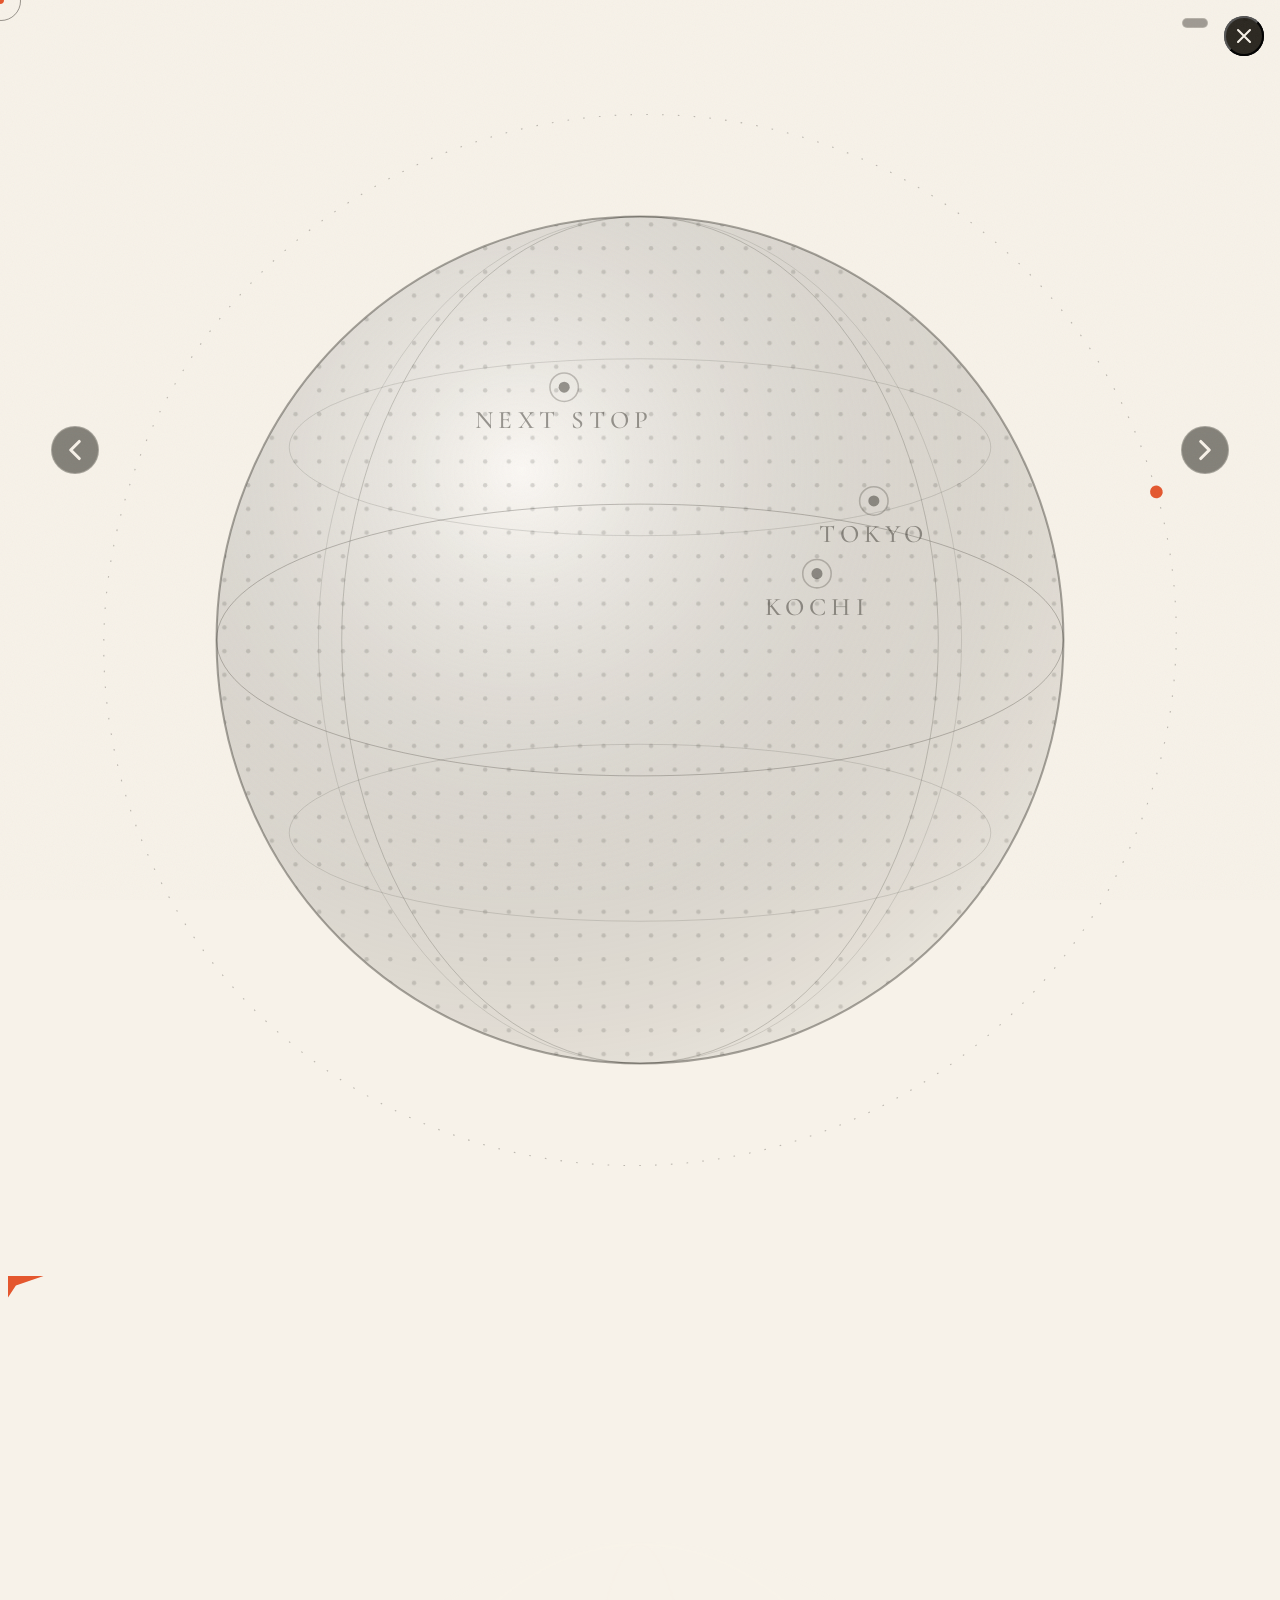
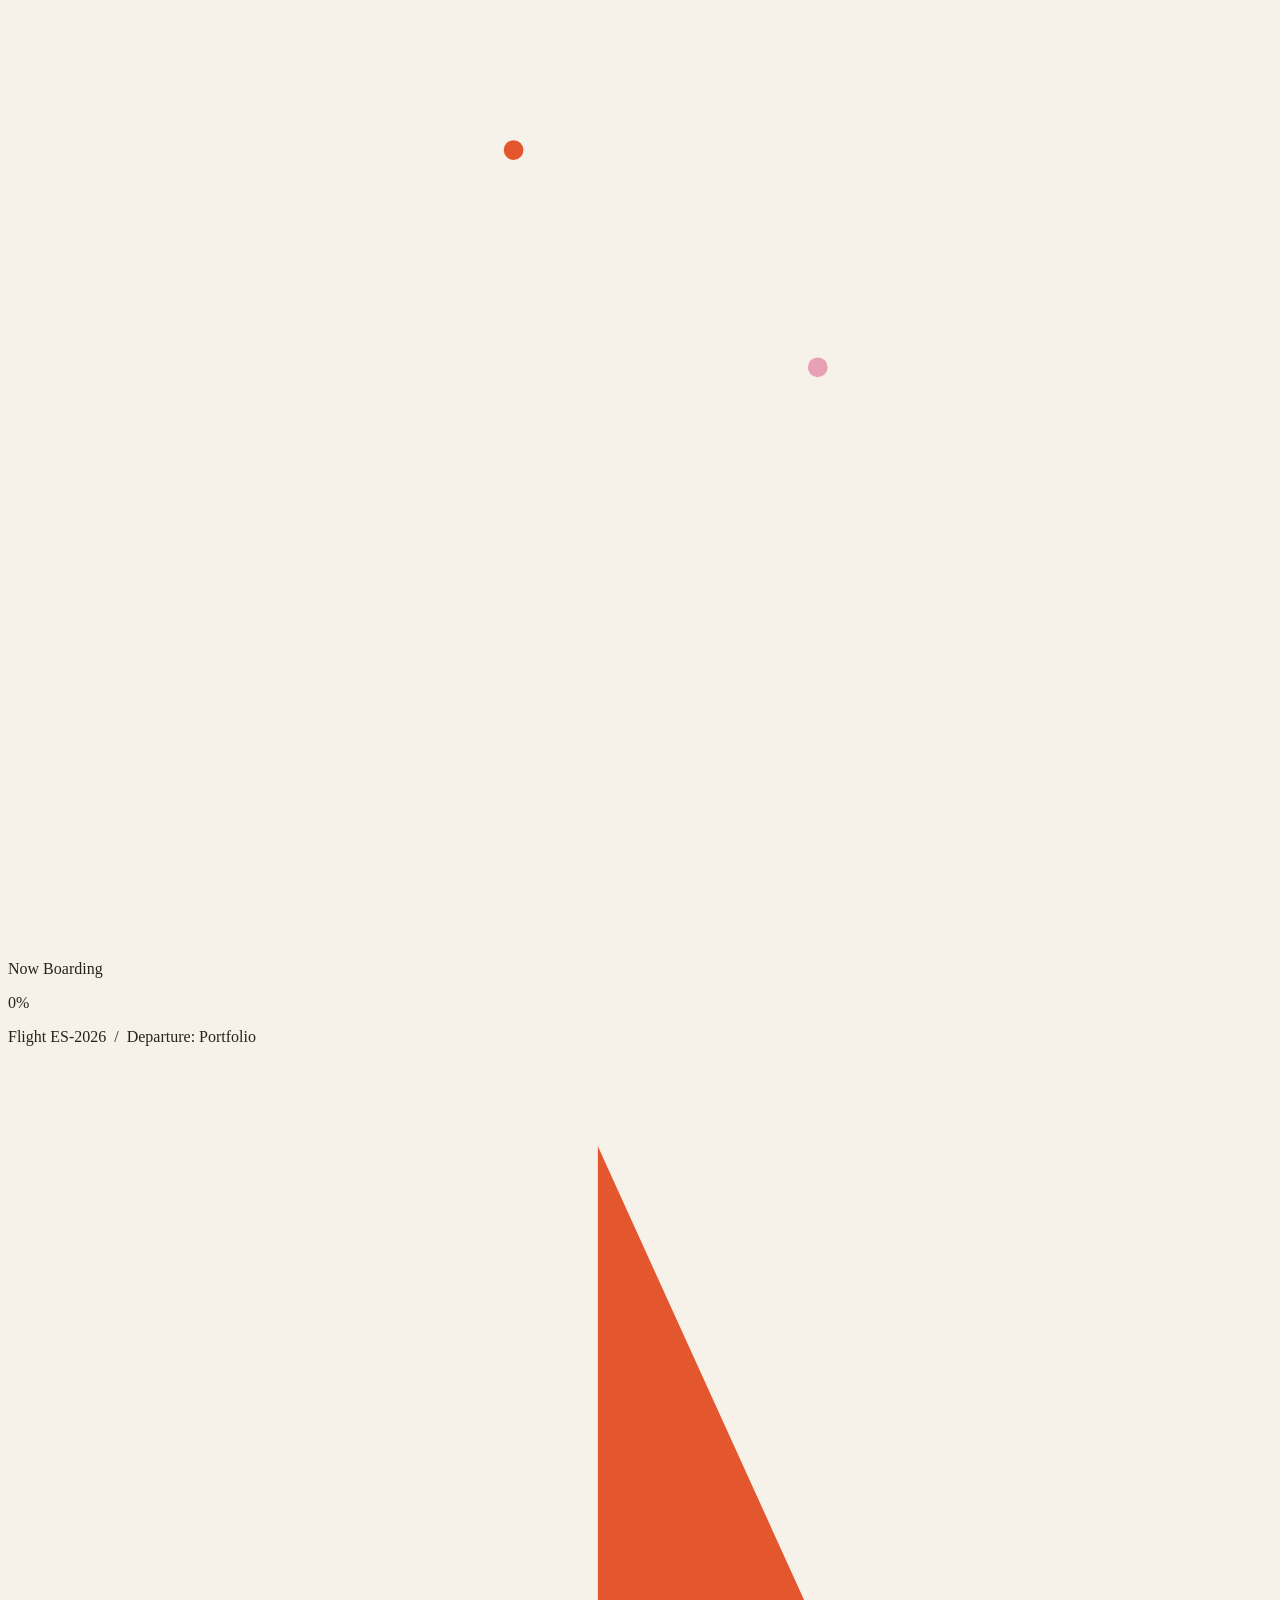
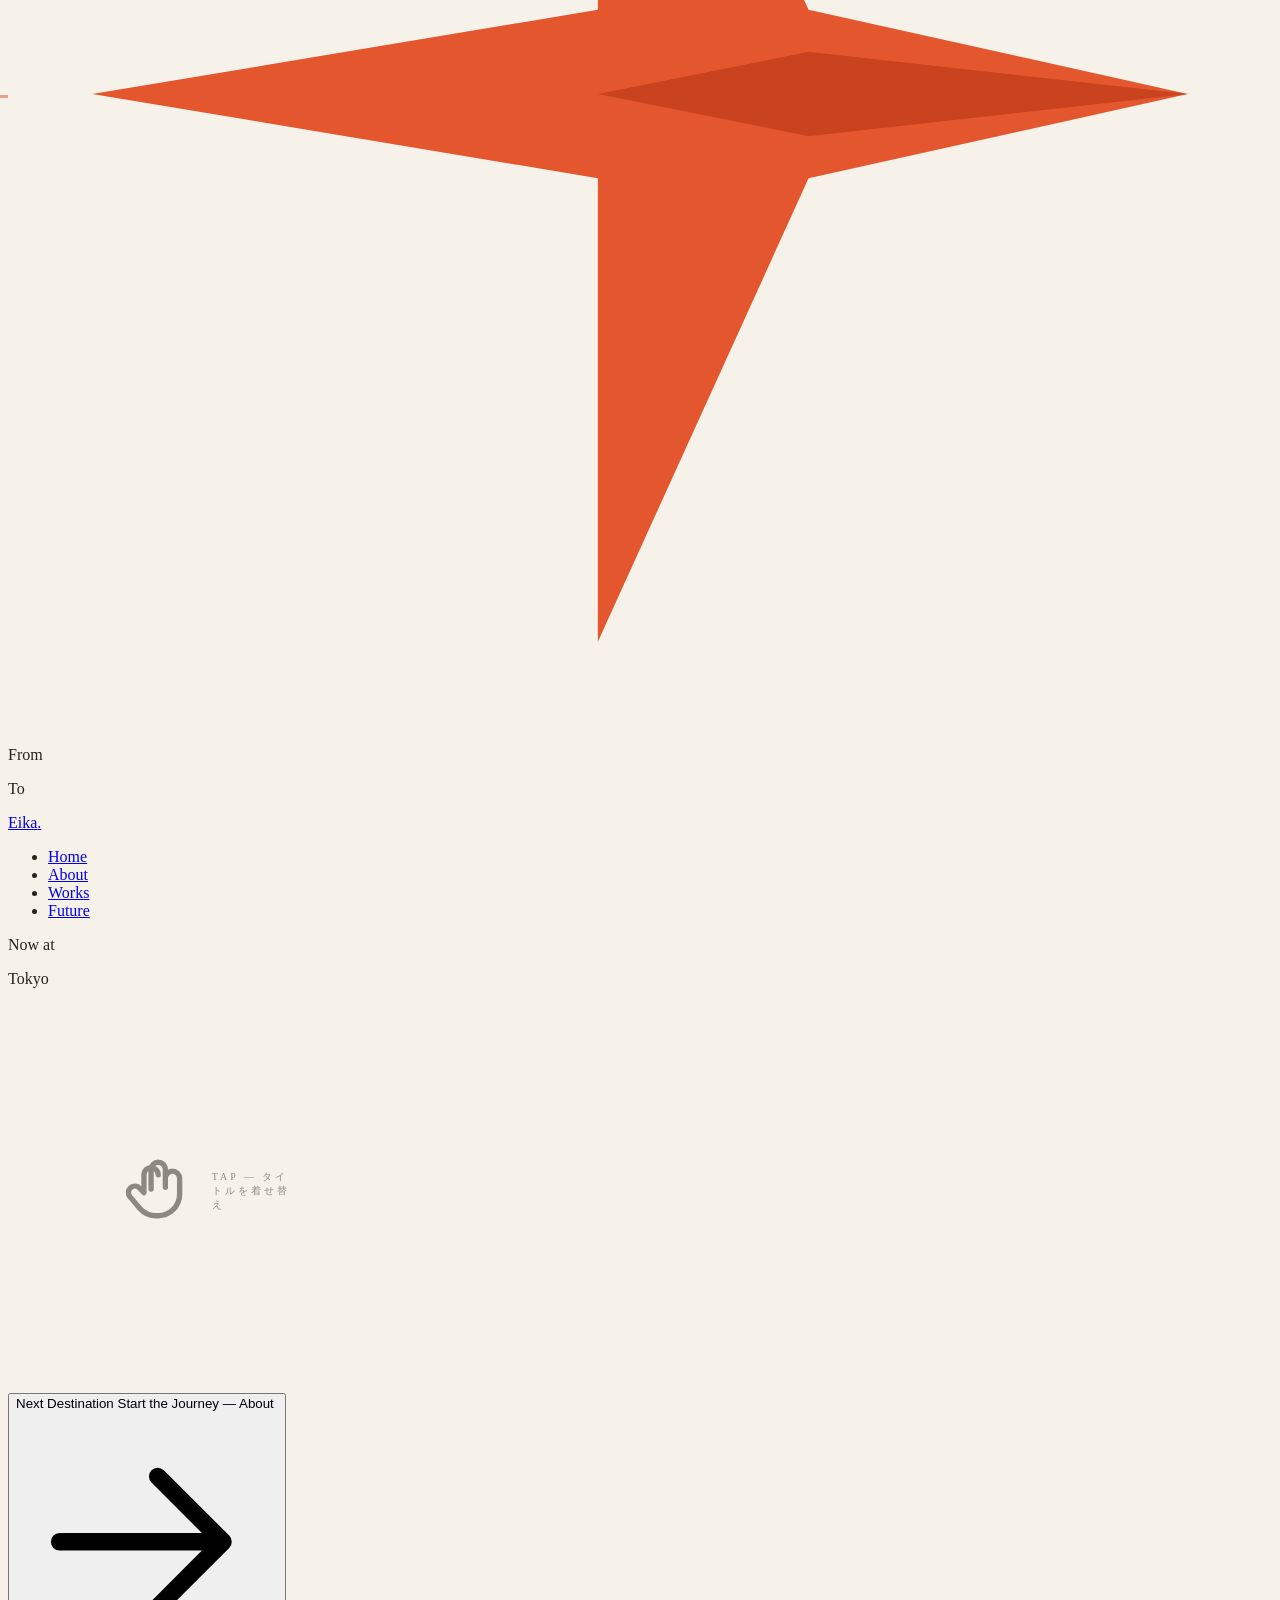
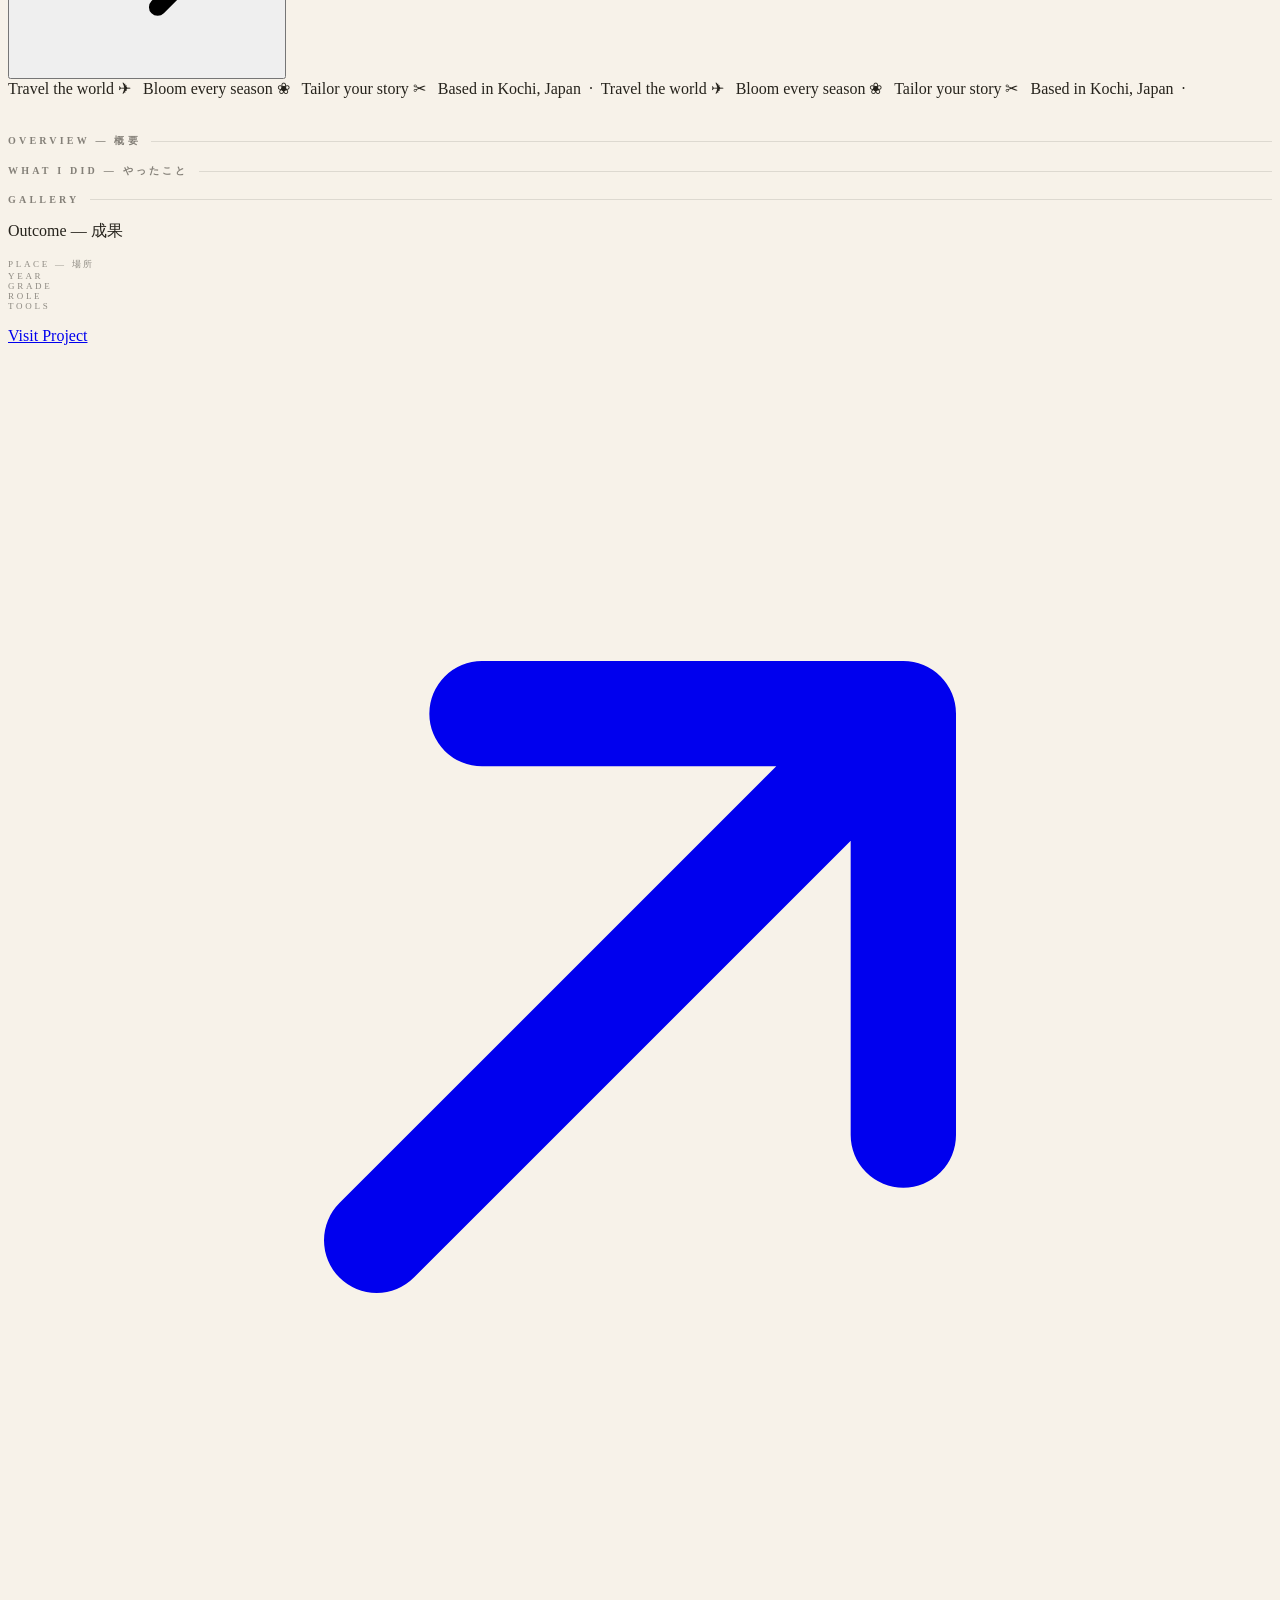
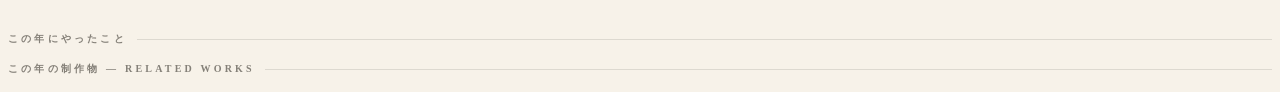
==== commit cac0f609: "Apply FB: bigger HOME CTA, pop-text shadows, split pin labels, closet polish - HOME: "Start the Jour" ====
--- a/index.html
+++ b/index.html
@@ -249,10 +249,10 @@
           <p class="reveal font-mincho text-sm md:text-base leading-loose" id="hero-lead"></p>
           <p class="reveal mt-4 text-xs tracking-widest uppercase opacity-60" id="hero-name"></p>
         </div>
-        <button class="reveal group mt-12 inline-flex items-center gap-3 w-fit text-xs tracking-widest2 uppercase" data-nav="about" data-cursor>
-          <span class="hover-line">Start the journey</span>
-          <span class="inline-flex items-center justify-center w-10 h-10 rounded-full border border-current/40 transition-transform duration-500 group-hover:translate-x-1">
-            <svg viewBox="0 0 24 24" class="w-4 h-4"><path d="M4 12h14M13 6l6 6-6 6" fill="none" stroke="currentColor" stroke-width="2" stroke-linecap="round" stroke-linejoin="round"/></svg>
+        <button class="reveal next-dest group mt-12" data-nav="about" data-cursor>
+          <span class="text-[10px] tracking-widest2 uppercase opacity-50 block">Next Destination</span>
+          <span class="font-display text-3xl md:text-4xl inline-flex items-center gap-4">Start the Journey — About
+            <svg viewBox="0 0 24 24" class="w-6 h-6 transition-transform duration-500 group-hover:translate-x-2"><path d="M4 12h14M13 6l6 6-6 6" fill="none" stroke="currentColor" stroke-width="1.6" stroke-linecap="round" stroke-linejoin="round"/></svg>
           </span>
         </button>
       </div>
@@ -267,10 +267,10 @@
     <section class="view" id="view-about">
       <div class="view-inner px-6 md:px-16 pt-28 md:pt-32 pb-24">
         <p class="reveal sec-kicker text-xs tracking-widest2 uppercase text-plum mb-4">01 — About / Kochi, Where I Bloomed</p>
-        <h2 class="reveal font-display text-[13vw] md:text-[6.5vw] leading-none">
+        <h2 class="reveal pop-text font-display text-[13vw] md:text-[6.5vw] leading-none">
           FROM BUD<br/><span class="italic text-plum pl-[6vw]">TO BLOOM</span>
         </h2>
-        <p class="reveal font-mincho mt-8 max-w-xl text-sm md:text-base leading-loose" id="about-lead"></p>
+        <p class="reveal pop-text font-mincho mt-10 md:mt-56 max-w-xl text-sm md:text-base leading-loose" id="about-lead"></p>
 
         <div class="reveal mt-14">
           <div id="profile-card" class="stitched relative max-w-3xl bg-paper/90 text-ink backdrop-blur-sm rounded-2xl p-6 md:p-10 flex flex-col md:flex-row gap-8 items-start">
@@ -360,10 +360,10 @@
     <section class="view" id="view-works">
       <div class="view-inner min-h-screen px-6 md:px-16 pt-28 md:pt-32 pb-16 flex flex-col">
         <p class="reveal sec-kicker text-xs tracking-widest2 uppercase text-sand mb-4">02 — Works / From Japan to the World</p>
-        <h2 class="reveal font-display text-[13vw] md:text-[6.5vw] leading-none">
+        <h2 class="reveal pop-text font-display text-[13vw] md:text-[6.5vw] leading-none">
           TAILORED<br/><span class="italic text-sand pl-[6vw]">WORKS</span>
         </h2>
-        <p class="reveal font-mincho mt-6 max-w-xl text-sm md:text-base leading-loose opacity-90" id="works-lead"></p>
+        <p class="reveal pop-text font-mincho mt-6 max-w-xl text-sm md:text-base leading-loose opacity-90" id="works-lead"></p>
         <p class="reveal mt-3 text-[10px] tracking-widest2 uppercase opacity-60 flex items-center gap-2">
           <svg viewBox="0 0 24 24" class="w-4 h-4"><path d="M12,2 L14,9 L22,13 L14,13 L12,22 L10,13 L2,13 L10,9 Z" fill="currentColor" transform="rotate(45 12 12)"/></svg>
           地球儀のピンをクリック — その国のWorkへ飛べます
@@ -383,7 +383,7 @@
         </p>
 
         <div class="reveal relative flex-1 mt-4">
-          <div id="closet" class="closet-track">
+          <div id="closet" class="closet-track" data-lenis-prevent>
             <div id="garments" class="garments"></div>
           </div>
         </div>
--- a/style.css
+++ b/style.css
@@ -52,6 +52,17 @@
 /* ビュー切り替え */
 .view { display: none; position: relative; }
 .view.active { display: block; }
+
+/* 見出し・リード文を背景の地球儀から浮かせるドロップシャドウ
+   （ページ背景色のハローで文字の周りだけ地球儀の模様を沈める） */
+.pop-text {
+  text-shadow:
+    0 1px 2px var(--bg),
+    0 0 10px var(--bg),
+    0 0 22px var(--bg),
+    0 0 38px var(--bg),
+    0 0 60px var(--bg);
+}
 
 /* ------------------------------------------------------------
    背景の地球儀（洗練版：ドットマトリクス球体）
@@ -127,6 +138,14 @@
   font-family: "Cormorant Garamond", "Shippori Mincho", serif;
   font-size: 18px; font-weight: 600; letter-spacing: 0.14em; text-anchor: middle;
 }
+/* 都市名・県名は国名より一回り小さく */
+.work-pin .wp-label.is-city { font-size: 13px; letter-spacing: 0.18em; }
+/* 国名の下に添える都市名（例：JAPAN の下の SUSAKI） */
+.work-pin .wp-sub {
+  fill: var(--fg); opacity: 0.8;
+  font-family: "Cormorant Garamond", "Shippori Mincho", serif;
+  font-size: 12px; font-weight: 500; letter-spacing: 0.22em; text-anchor: middle;
+}
 .work-pin .wp-label2 {
   fill: var(--fg); opacity: 0.6;
   font-family: "Zen Kaku Gothic New", sans-serif;
@@ -134,6 +153,7 @@
   text-transform: uppercase;
 }
 body[data-view="works"] .wp-label  { fill: #F5F0E6; }
+body[data-view="works"] .wp-sub    { fill: #F5F0E6; }
 body[data-view="works"] .wp-label2 { fill: #D9CBB3; }
 
 /* ホバー / フォーカス：ドットとリングがアクセント色に、パルスが波紋 */
@@ -342,13 +362,13 @@
   position: relative; height: min(68vh, 620px);
   overflow-x: auto; overflow-y: hidden;
   padding: 46px 4vw 20px;
-  scrollbar-width: thin; -webkit-overflow-scrolling: touch;
+  -webkit-overflow-scrolling: touch;
   cursor: grab;
   touch-action: pan-x; /* タッチはネイティブ横スクロールに任せる */
+  scrollbar-width: none; /* スクロールバーは見せない（スクロール機能は維持） */
 }
 .closet-track:active { cursor: grabbing; }
-.closet-track::-webkit-scrollbar { height: 6px; }
-.closet-track::-webkit-scrollbar-thumb { background: var(--soft); border-radius: 9999px; }
+.closet-track::-webkit-scrollbar { display: none; }
 
 .garments {
   position: relative; display: flex; align-items: flex-start;
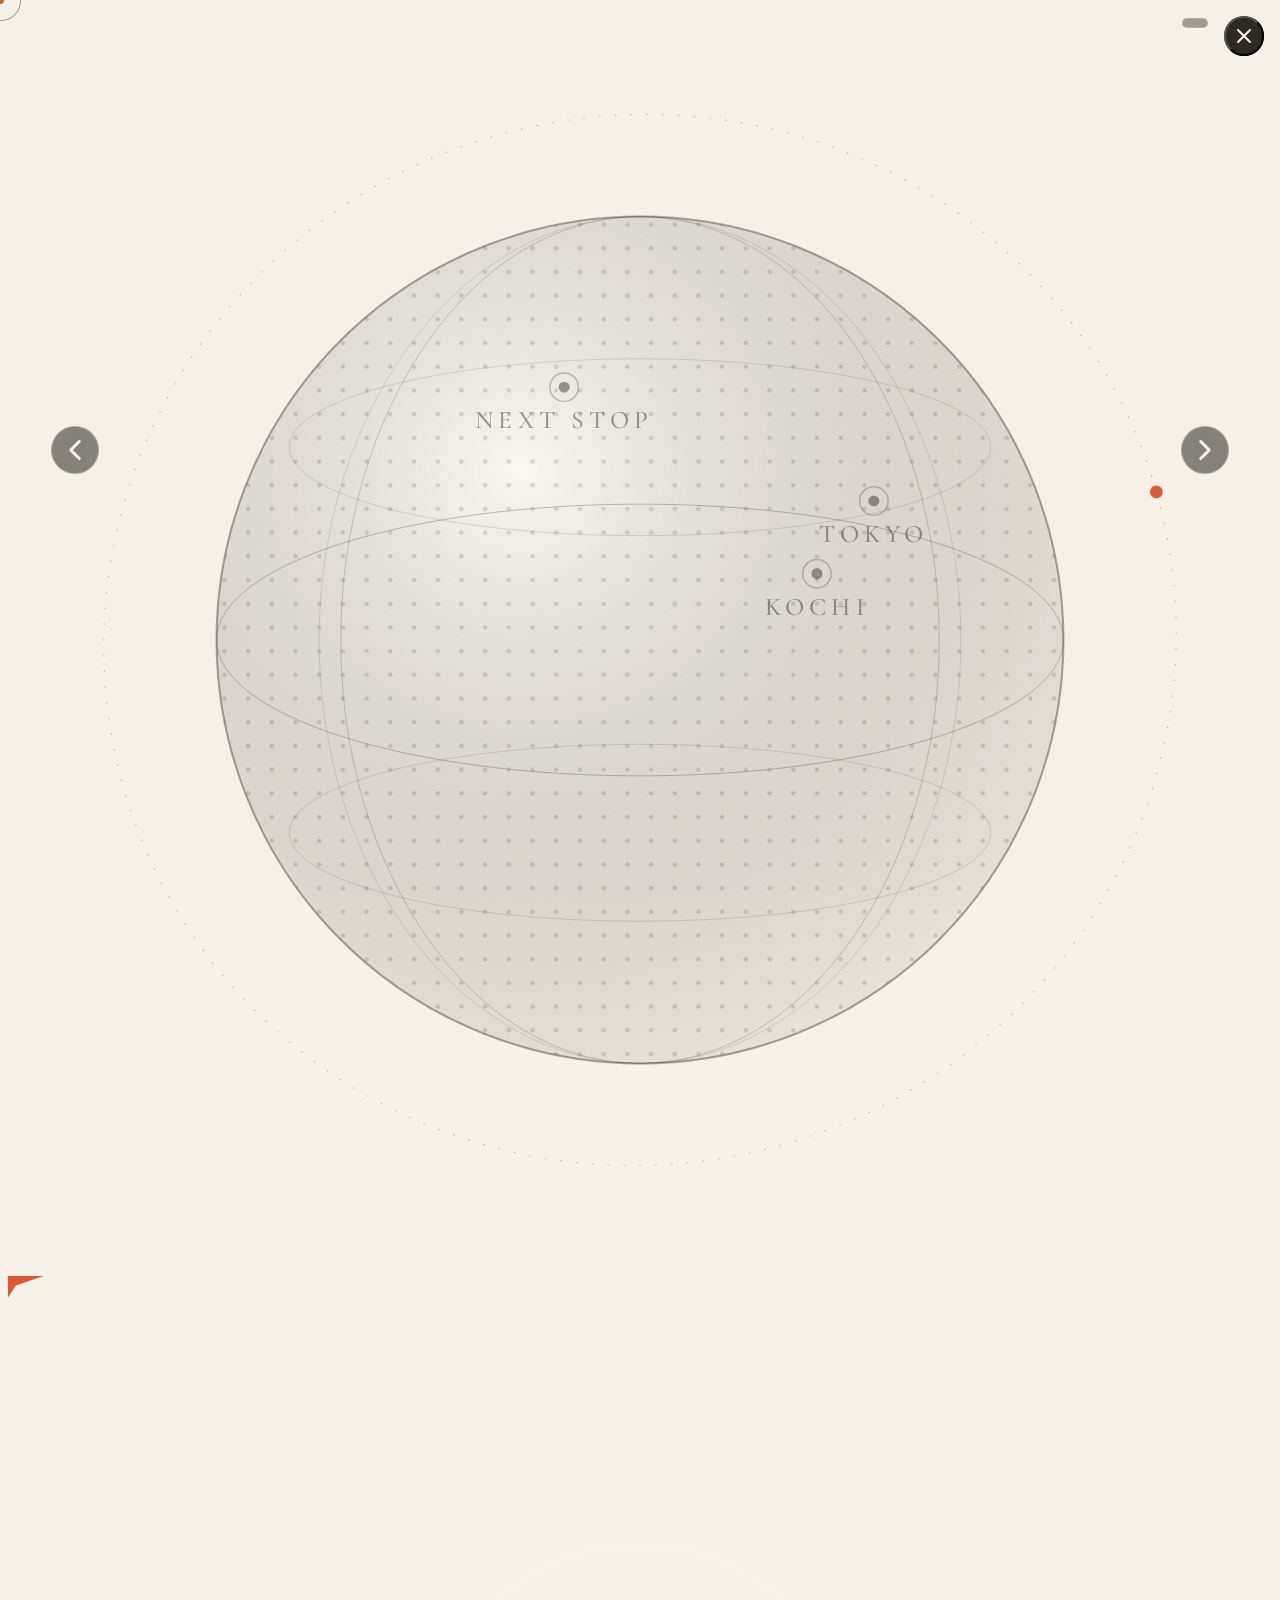
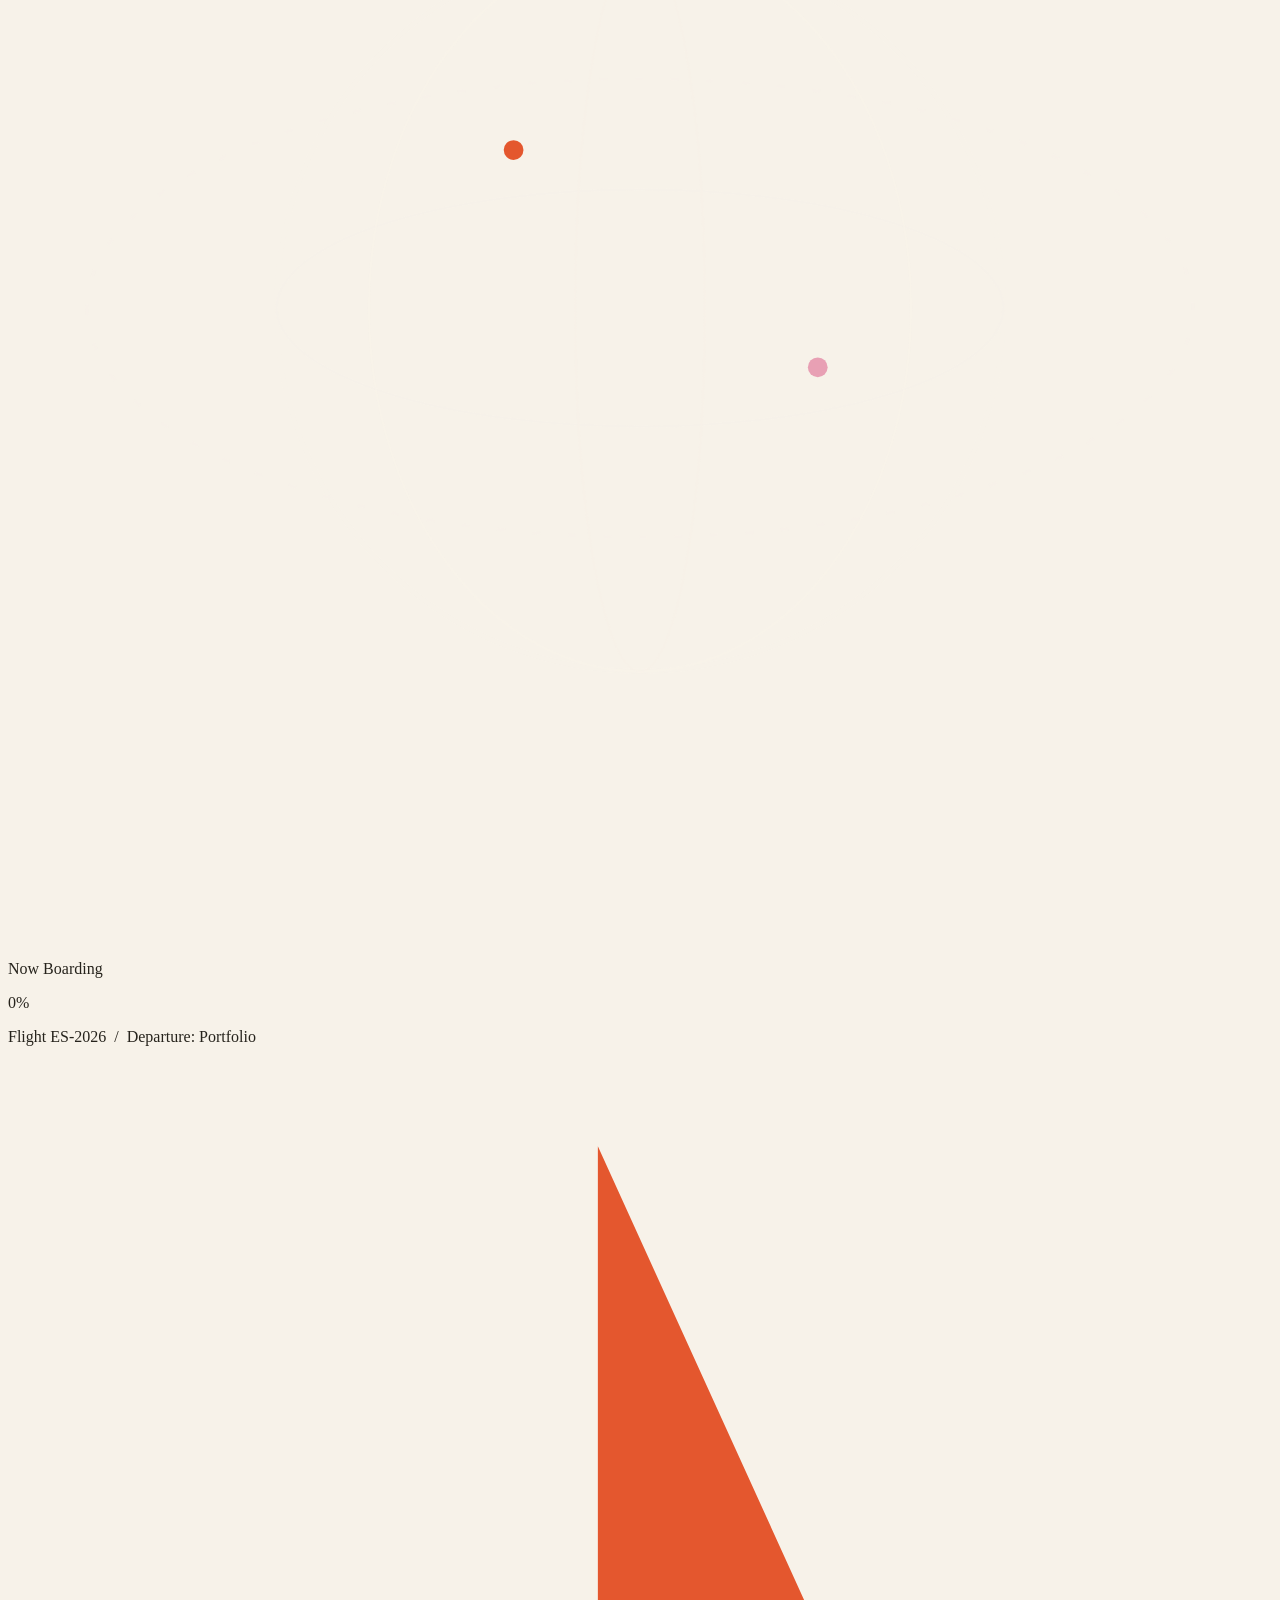
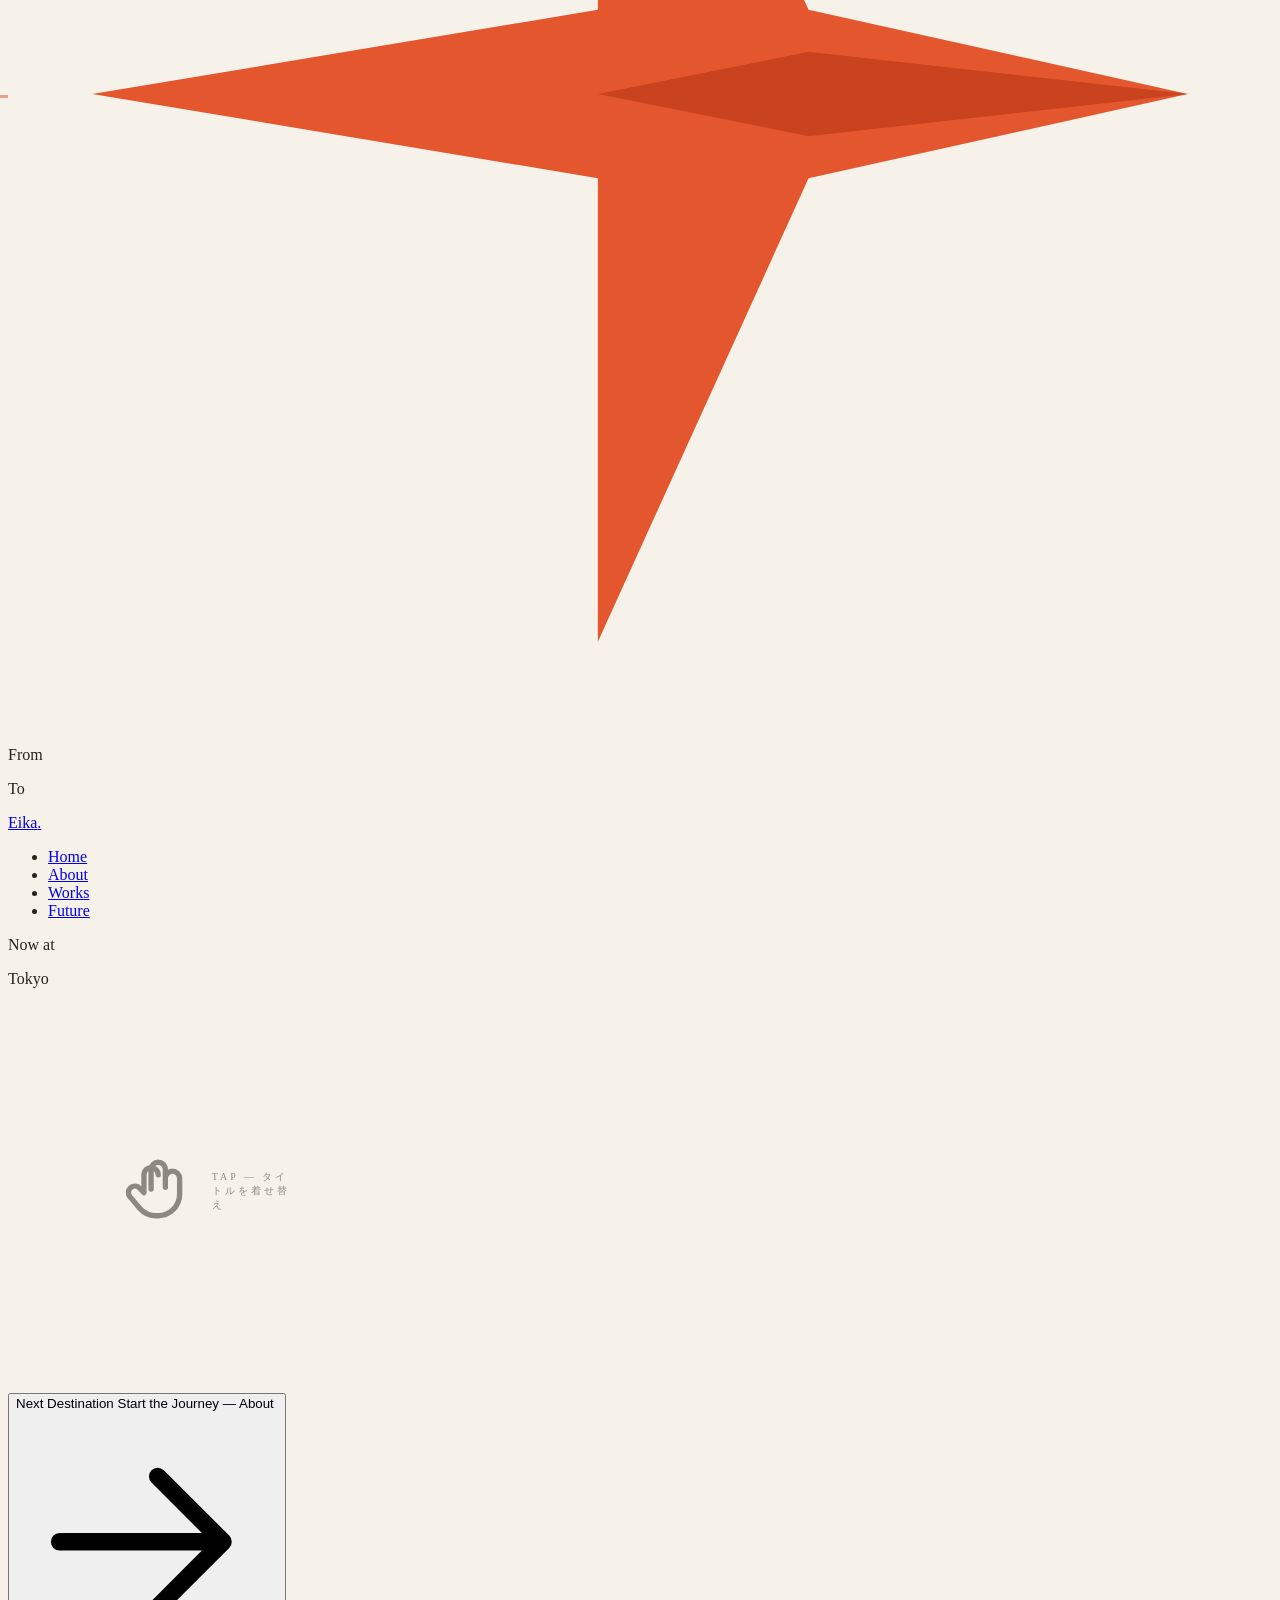
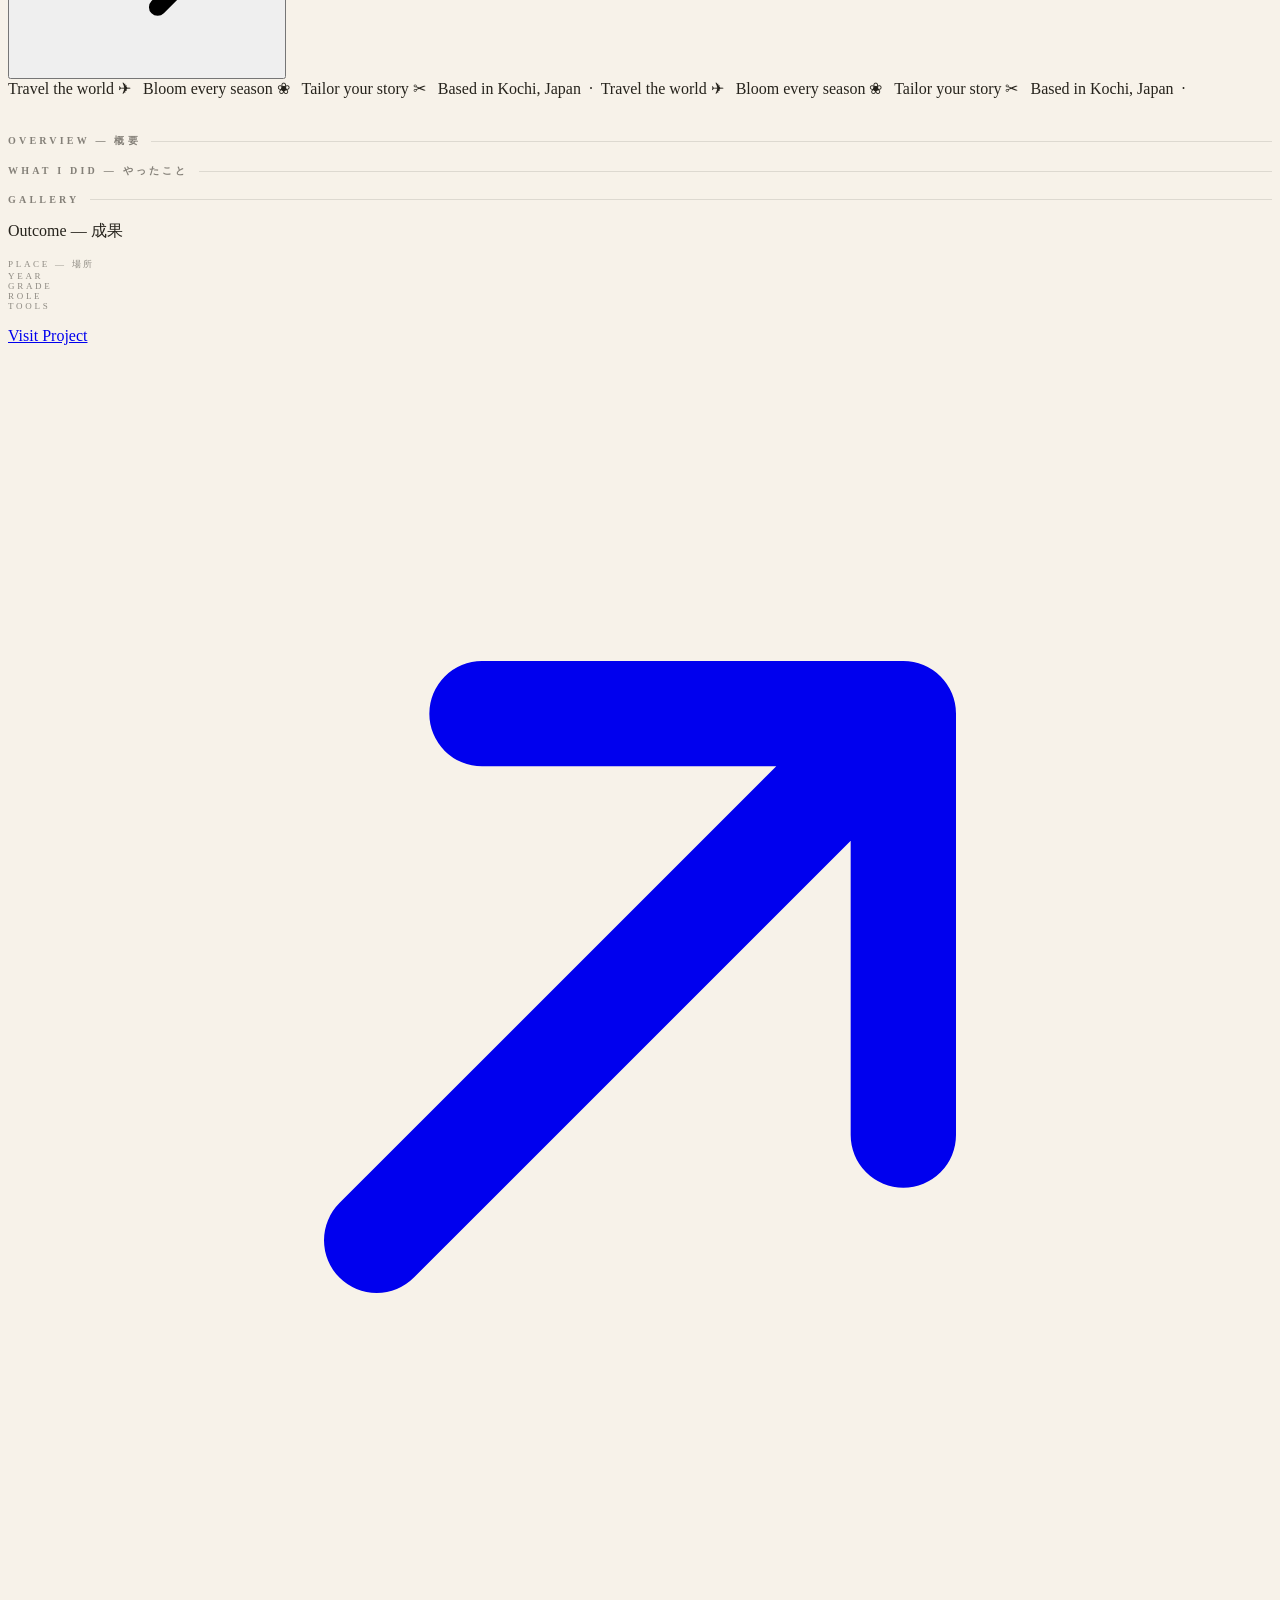
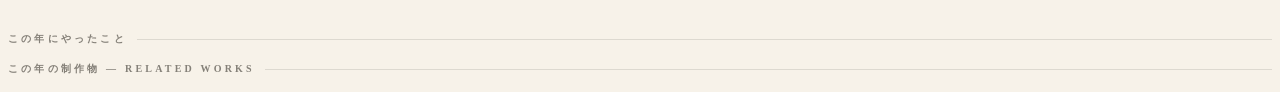
==== commit b6fa81ad: "Apply FB: new profile/timeline texts, pin swaps (Susaki<->Ehime, Sardegna as city near Italy), per-p" ====
--- a/index.html
+++ b/index.html
@@ -270,7 +270,8 @@
         <h2 class="reveal pop-text font-display text-[13vw] md:text-[6.5vw] leading-none">
           FROM BUD<br/><span class="italic text-plum pl-[6vw]">TO BLOOM</span>
         </h2>
-        <p class="reveal pop-text font-mincho mt-10 md:mt-56 max-w-xl text-sm md:text-base leading-loose" id="about-lead"></p>
+        <!-- 背景の地球儀「KOCHI」ラベルのすぐ下（グリッド1つ分下）に文頭が来る位置 -->
+        <p class="reveal pop-text font-mincho mt-10 md:mt-72 max-w-xl text-sm md:text-base leading-loose" id="about-lead"></p>
 
         <div class="reveal mt-14">
           <div id="profile-card" class="stitched relative max-w-3xl bg-paper/90 text-ink backdrop-blur-sm rounded-2xl p-6 md:p-10 flex flex-col md:flex-row gap-8 items-start">
@@ -359,23 +360,27 @@
     <!-- ===================== WORKS ===================== -->
     <section class="view" id="view-works">
       <div class="view-inner min-h-screen px-6 md:px-16 pt-28 md:pt-32 pb-16 flex flex-col">
-        <p class="reveal sec-kicker text-xs tracking-widest2 uppercase text-sand mb-4">02 — Works / From Japan to the World</p>
-        <h2 class="reveal pop-text font-display text-[13vw] md:text-[6.5vw] leading-none">
-          TAILORED<br/><span class="italic text-sand pl-[6vw]">WORKS</span>
-        </h2>
-        <p class="reveal pop-text font-mincho mt-6 max-w-xl text-sm md:text-base leading-loose opacity-90" id="works-lead"></p>
-        <p class="reveal mt-3 text-[10px] tracking-widest2 uppercase opacity-60 flex items-center gap-2">
-          <svg viewBox="0 0 24 24" class="w-4 h-4"><path d="M12,2 L14,9 L22,13 L14,13 L12,22 L10,13 L2,13 L10,9 Z" fill="currentColor" transform="rotate(45 12 12)"/></svg>
-          地球儀のピンをクリック — その国のWorkへ飛べます
+        <!-- 見出しブロック：ピンと重なったときの判定に使うので id と w-fit を付ける -->
+        <div id="works-head" class="w-fit max-w-full">
+          <p class="reveal sec-kicker text-xs tracking-widest2 uppercase text-sand mb-4">02 — Works / From Japan to the World</p>
+          <h2 class="reveal pop-text font-display text-[13vw] md:text-[6.5vw] leading-none">
+            TAILORED<br/><span class="italic text-sand pl-[6vw]">WORKS</span>
+          </h2>
+          <p class="reveal pop-text font-mincho mt-6 max-w-xl text-sm md:text-base leading-loose opacity-90" id="works-lead"></p>
+          <p class="reveal mt-3 text-[10px] tracking-widest2 uppercase opacity-60 flex items-center gap-2">
+            <svg viewBox="0 0 24 24" class="w-4 h-4"><path d="M12,2 L14,9 L22,13 L14,13 L12,22 L10,13 L2,13 L10,9 Z" fill="currentColor" transform="rotate(45 12 12)"/></svg>
+            地球儀のピンをクリック — その国のWorkへ飛べます
+          </p>
+        </div>
+
+        <!-- 地球儀ステージ：ここをスクロールしている間は何も被らず、
+             ピンと国名・都市名だけを概観して、タップでWorkへ飛べる -->
+        <div class="reveal" style="height:120vh" aria-hidden="true"></div>
+
+        <p class="reveal text-[10px] tracking-widest2 uppercase opacity-50 flex flex-col items-center gap-2 mb-6" aria-hidden="true">
+          <span>Closet Archive</span>
+          <svg viewBox="0 0 24 24" class="w-4 h-4 animate-bounce"><path d="M12 4v14M6 13l6 6 6-6" fill="none" stroke="currentColor" stroke-width="1.6" stroke-linecap="round" stroke-linejoin="round"/></svg>
         </p>
-
-        <!-- 地球儀ステージ（背景のピンをクリックするための余白） -->
-        <div class="reveal flex items-end justify-center pb-4" style="height:44vh" aria-hidden="true">
-          <p class="text-[10px] tracking-widest2 uppercase opacity-50 flex flex-col items-center gap-2">
-            <span>Closet Archive</span>
-            <svg viewBox="0 0 24 24" class="w-4 h-4 animate-bounce"><path d="M12 4v14M6 13l6 6 6-6" fill="none" stroke="currentColor" stroke-width="1.6" stroke-linecap="round" stroke-linejoin="round"/></svg>
-          </p>
-        </div>
 
         <p class="reveal text-[10px] tracking-widest2 uppercase opacity-50 flex items-center gap-2">
           <svg viewBox="0 0 24 24" class="w-4 h-4"><path d="M4 12h14M13 6l6 6-6 6" fill="none" stroke="currentColor" stroke-width="1.6" stroke-linecap="round" stroke-linejoin="round"/></svg>
--- a/style.css
+++ b/style.css
@@ -359,9 +359,9 @@
    WORKS：クローゼット
 ============================================================ */
 .closet-track {
-  position: relative; height: min(68vh, 620px);
+  position: relative; height: min(72vh, 640px);
   overflow-x: auto; overflow-y: hidden;
-  padding: 46px 4vw 20px;
+  padding: 40px 4vw 16px;
   -webkit-overflow-scrolling: touch;
   cursor: grab;
   touch-action: pan-x; /* タッチはネイティブ横スクロールに任せる */
@@ -397,7 +397,7 @@
 
 .garment {
   position: relative; flex: 0 0 auto;
-  width: clamp(170px, 21vw, 230px); padding-top: 6px;
+  width: clamp(160px, 18vw, 208px); padding-top: 6px;
   background: none; border: none; cursor: pointer;
   transform-origin: 50% 4px;
   animation: hang-idle 6s ease-in-out infinite;
@@ -455,11 +455,11 @@
 }
 
 .garment-label {
-  position: relative; z-index: 2; padding: 14px 14px 20px;
+  position: relative; z-index: 2; padding: 12px 14px 16px;
   background: linear-gradient(180deg, #2E2B23, #211f19);
 }
 .garment-label .g-cat  { font-size: 9px; letter-spacing: 0.2em; text-transform: uppercase; color: #D9CBB3; opacity: 0.8; }
-.garment-label .g-name { font-family: "Cormorant Garamond", serif; font-size: 1.55rem; line-height: 1.05; margin-top: 2px; }
+.garment-label .g-name { font-family: "Cormorant Garamond", serif; font-size: 1.35rem; line-height: 1.05; margin-top: 2px; }
 .garment-label .g-year { font-size: 9px; letter-spacing: 0.2em; margin-top: 6px; opacity: 0.5; }
 .garment-cta {
   margin-top: 10px; display: inline-flex; align-items: center; gap: 6px;
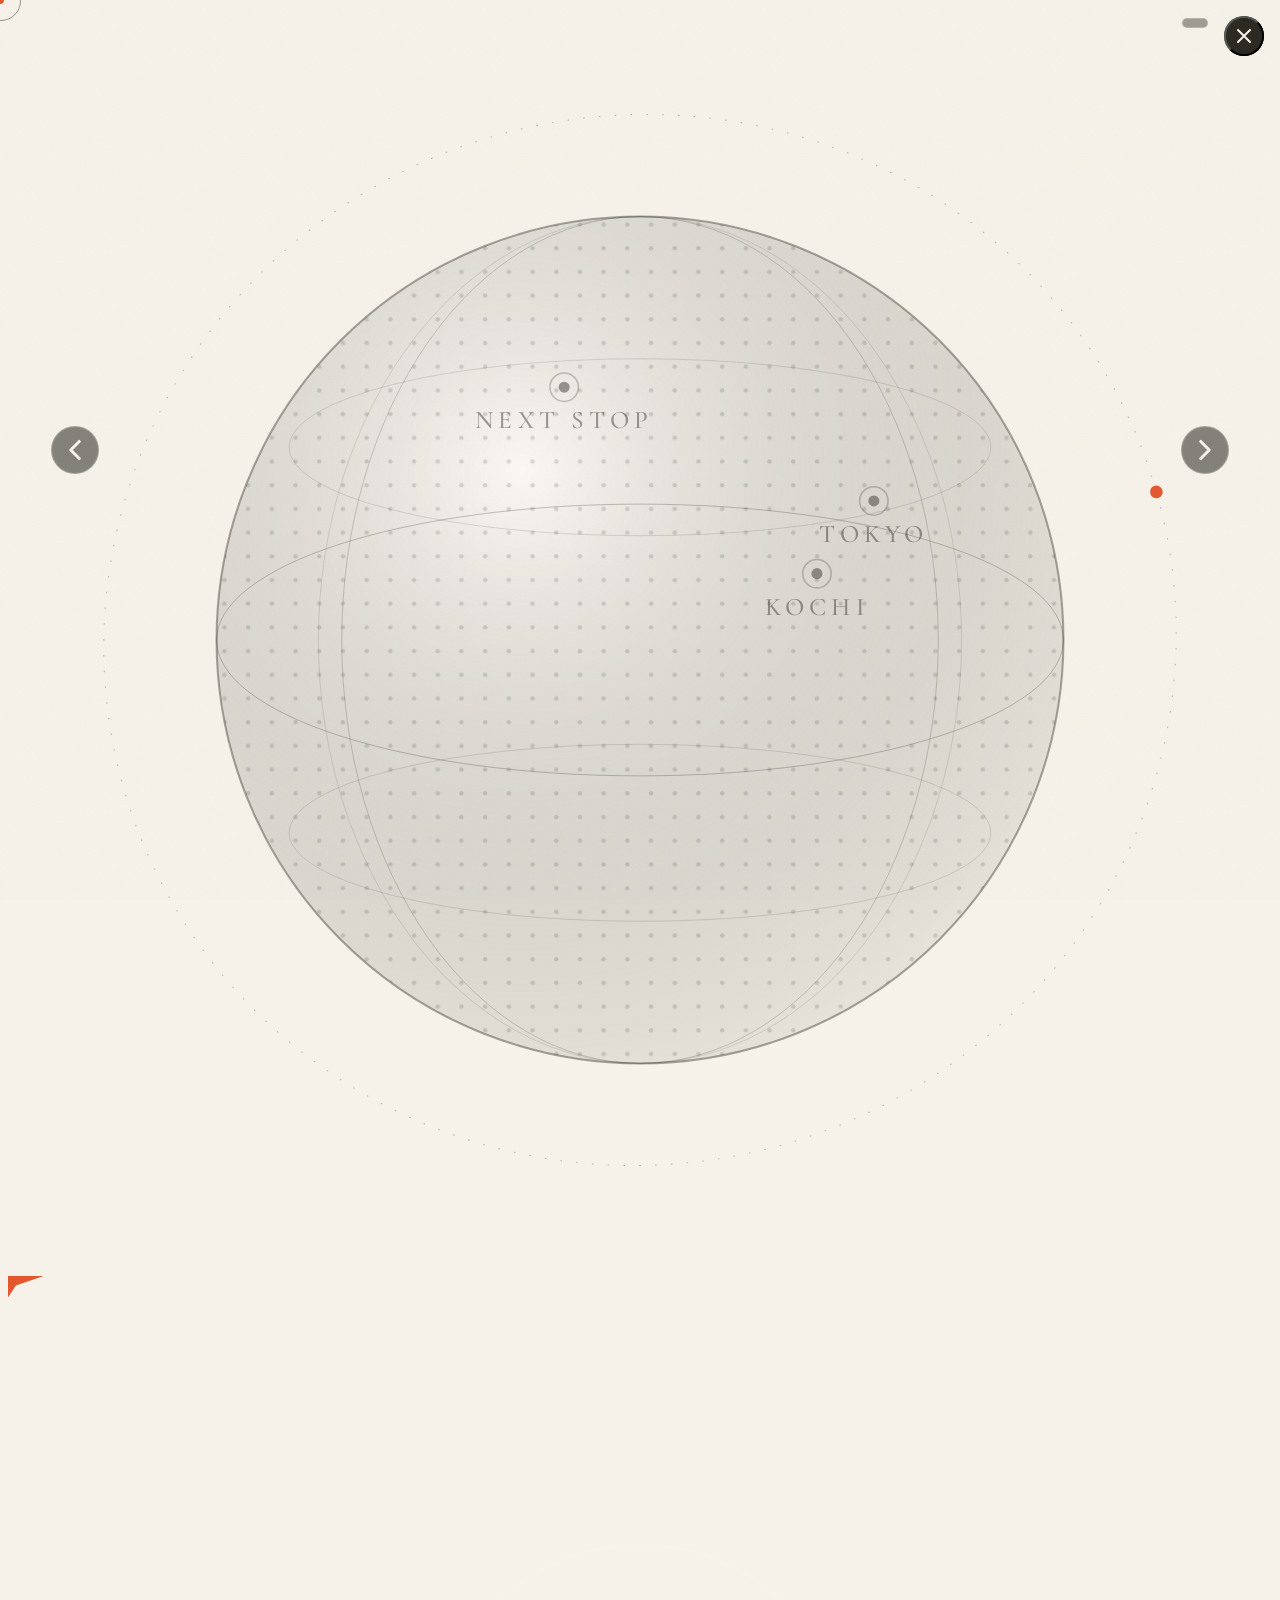
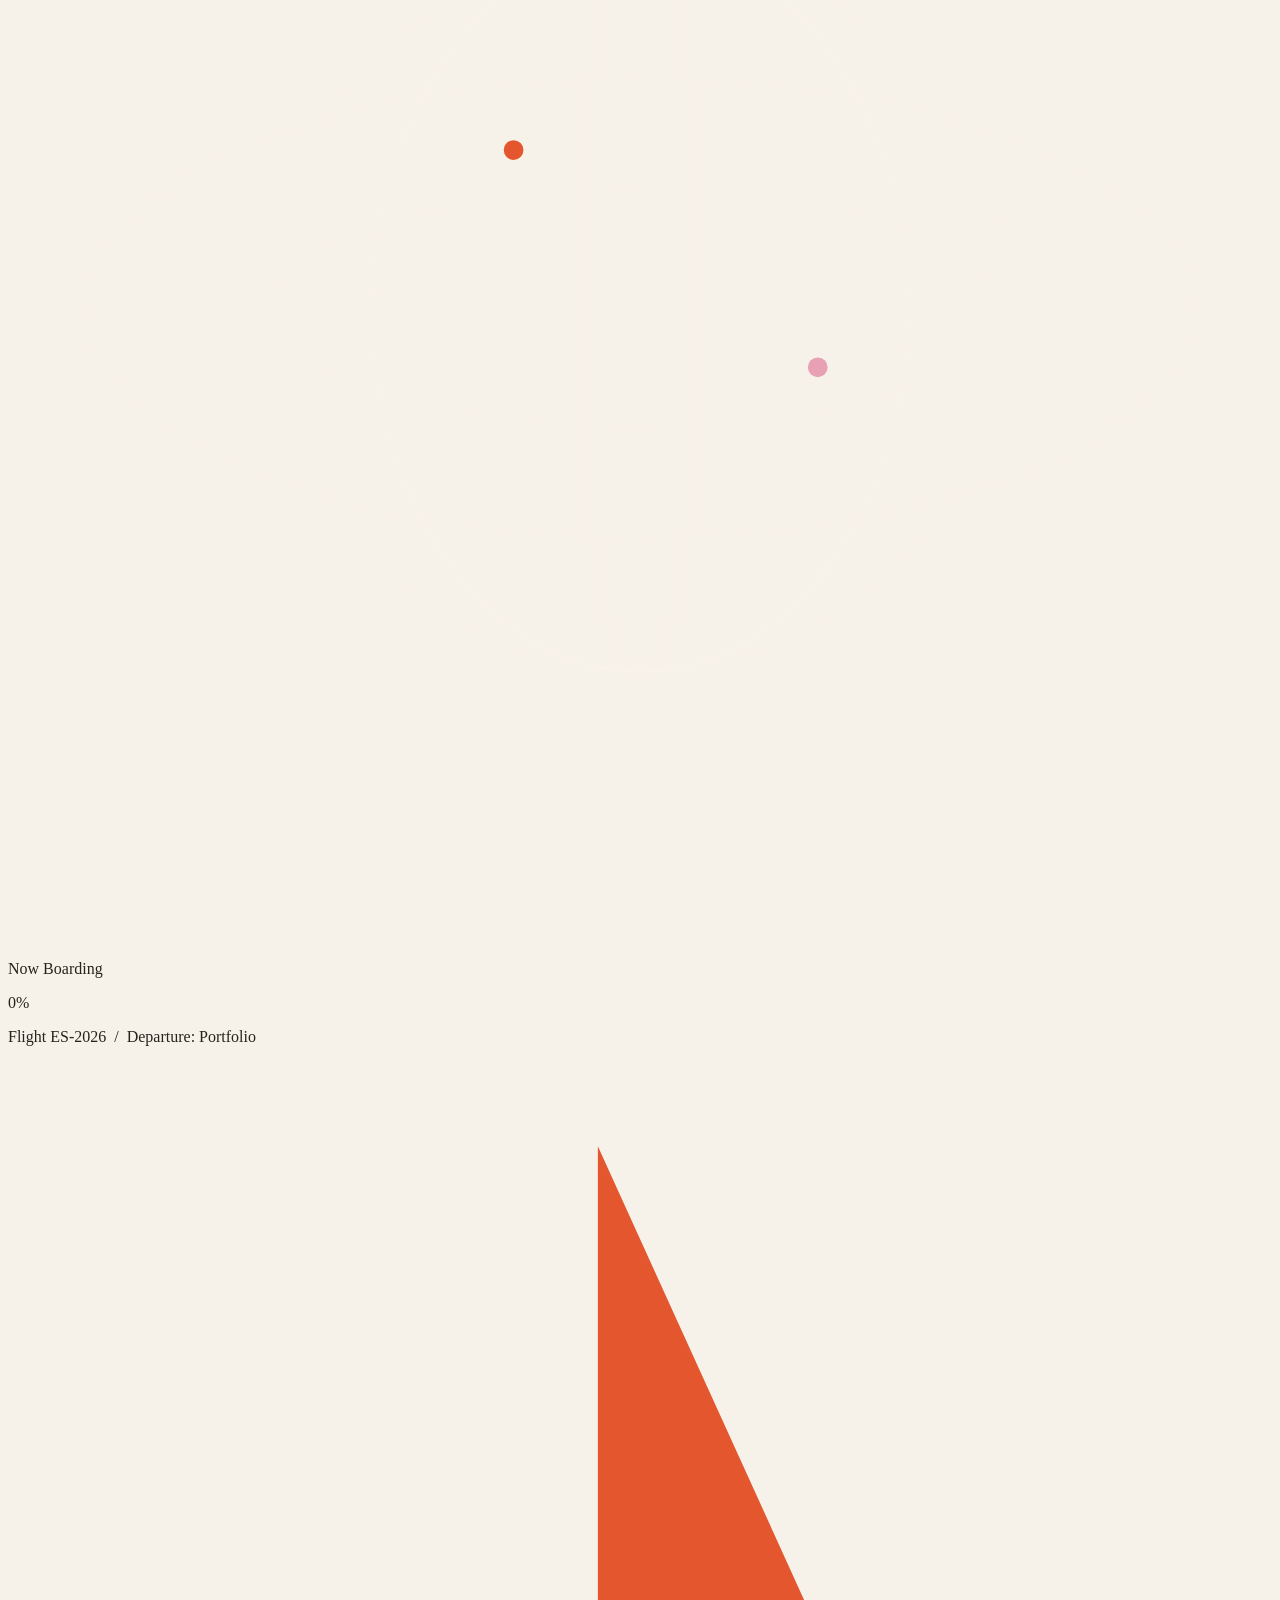
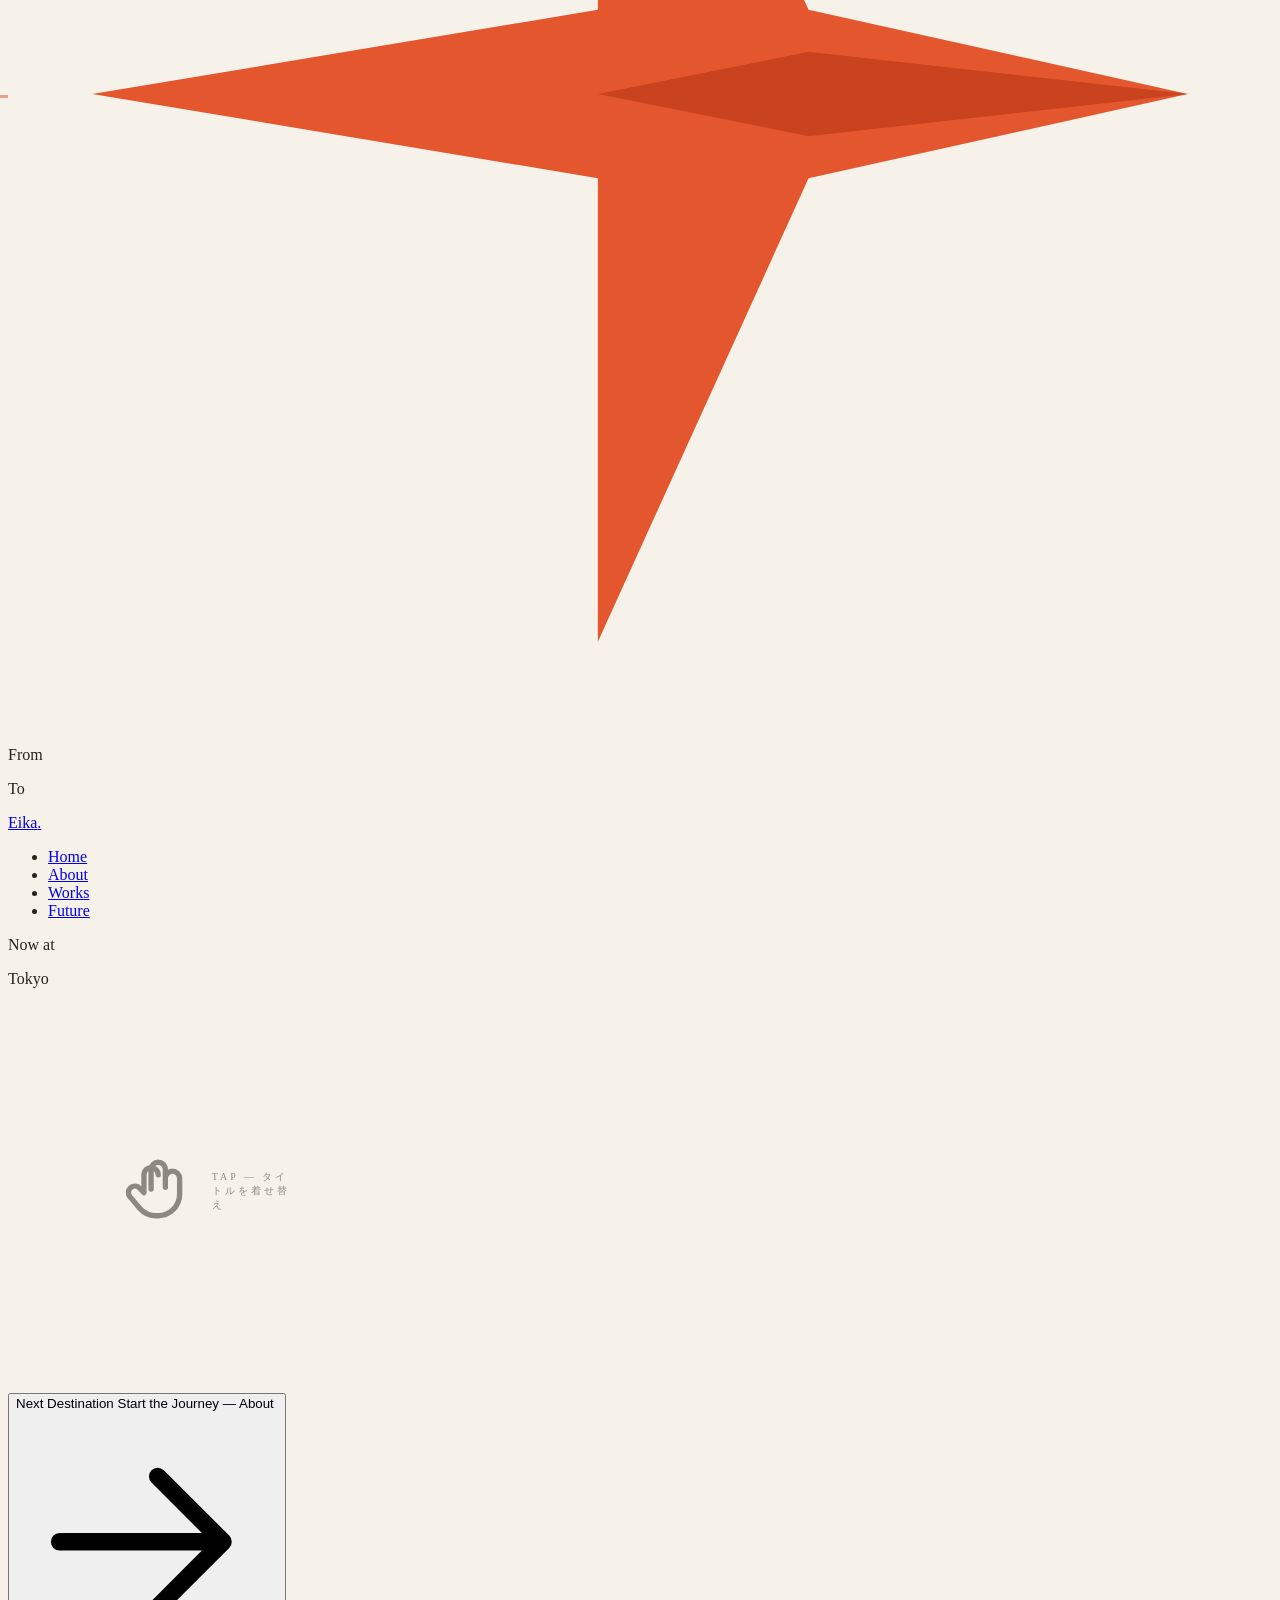
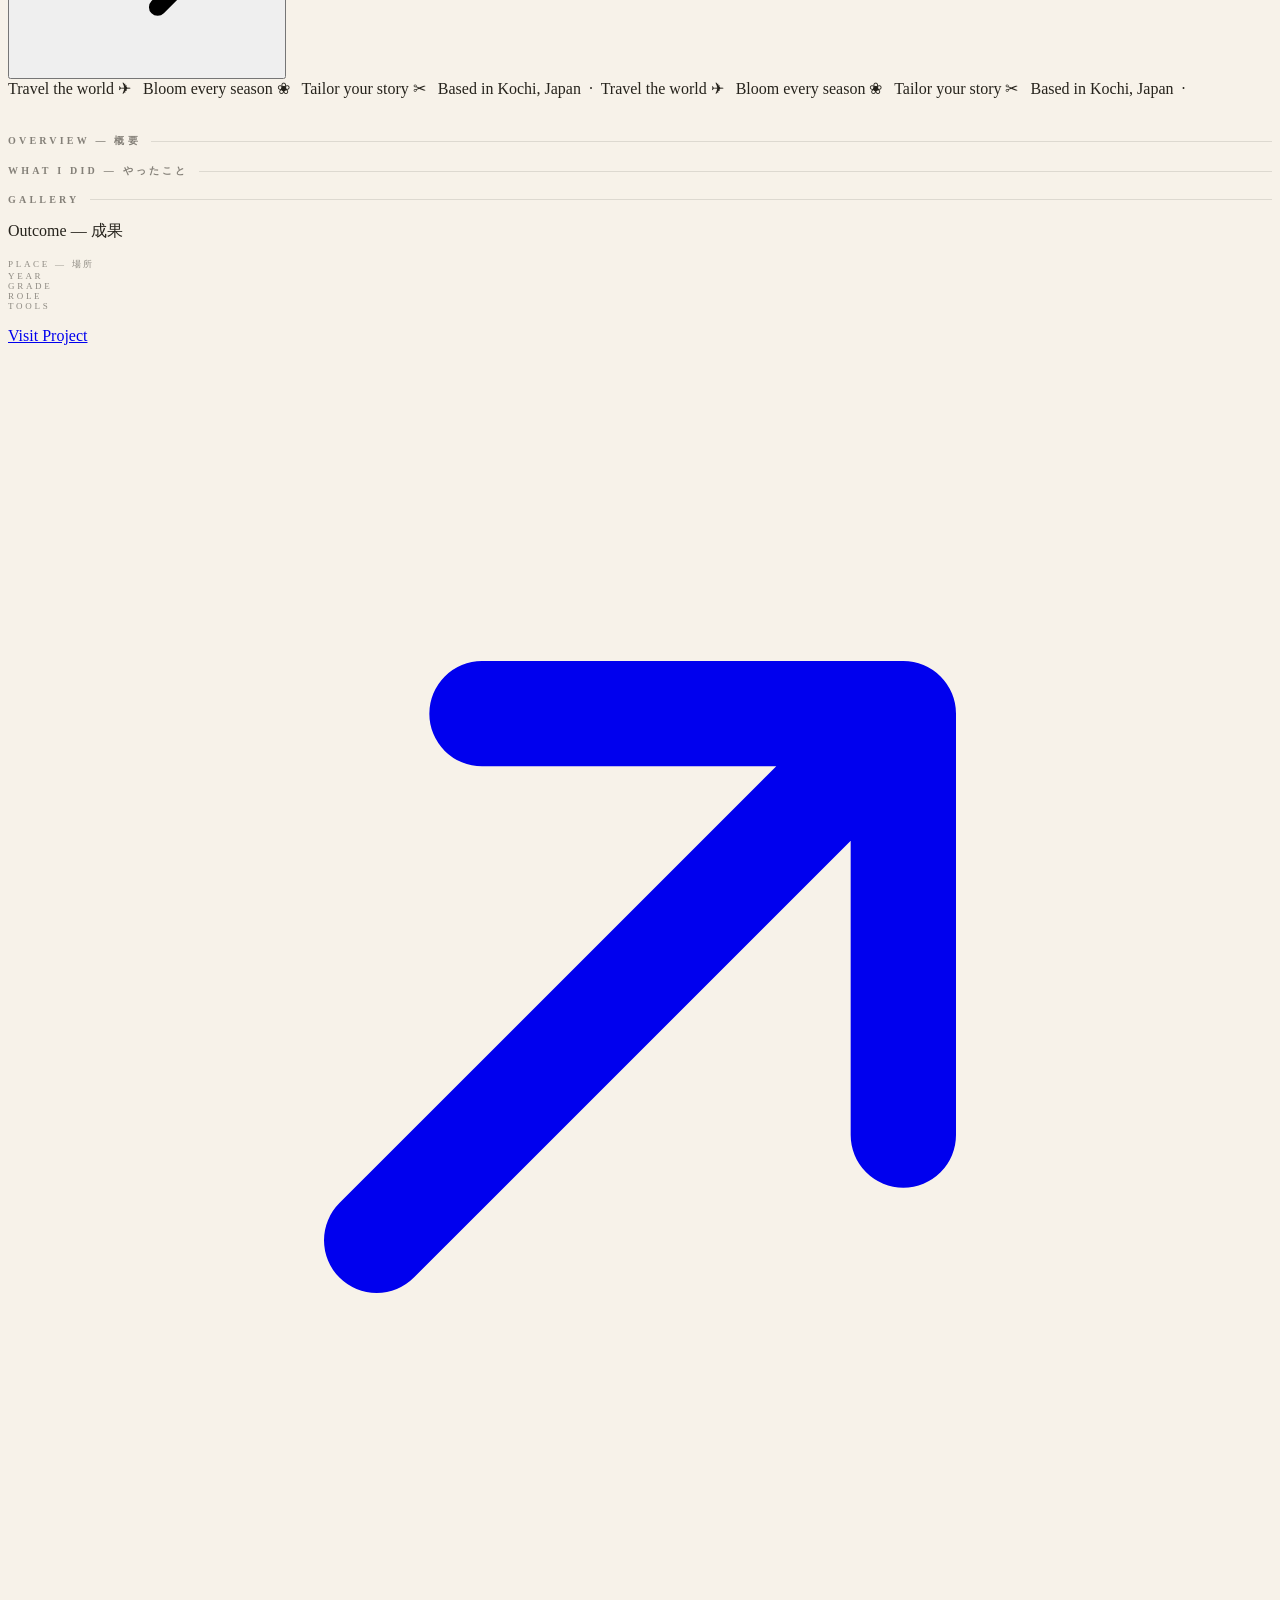
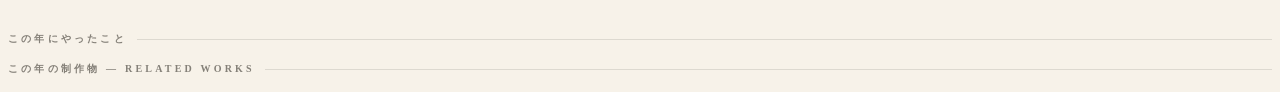
==== commit 437357e9: "Apply FB: keywords (海外旅行/留学), y4/y5 text, swap+relabel Susaki/Kochi pins, center globe hint, ABOUT l" ====
--- a/index.html
+++ b/index.html
@@ -270,8 +270,9 @@
         <h2 class="reveal pop-text font-display text-[13vw] md:text-[6.5vw] leading-none">
           FROM BUD<br/><span class="italic text-plum pl-[6vw]">TO BLOOM</span>
         </h2>
-        <!-- 背景の地球儀「KOCHI」ラベルのすぐ下（グリッド1つ分下）に文頭が来る位置 -->
-        <p class="reveal pop-text font-mincho mt-10 md:mt-72 max-w-xl text-sm md:text-base leading-loose" id="about-lead"></p>
+        <!-- 背景の地球儀「KOCHI」ラベルと、左下「NOW AT KOCHI」の中間に文頭が来る位置。
+             画面高さに追従させるため vh 指定（環境により微調整可） -->
+        <p class="reveal pop-text font-mincho mt-10 md:mt-[31vh] max-w-xl text-sm md:text-base leading-loose" id="about-lead"></p>
 
         <div class="reveal mt-14">
           <div id="profile-card" class="stitched relative max-w-3xl bg-paper/90 text-ink backdrop-blur-sm rounded-2xl p-6 md:p-10 flex flex-col md:flex-row gap-8 items-start">
@@ -367,15 +368,16 @@
             TAILORED<br/><span class="italic text-sand pl-[6vw]">WORKS</span>
           </h2>
           <p class="reveal pop-text font-mincho mt-6 max-w-xl text-sm md:text-base leading-loose opacity-90" id="works-lead"></p>
-          <p class="reveal mt-3 text-[10px] tracking-widest2 uppercase opacity-60 flex items-center gap-2">
-            <svg viewBox="0 0 24 24" class="w-4 h-4"><path d="M12,2 L14,9 L22,13 L14,13 L12,22 L10,13 L2,13 L10,9 Z" fill="currentColor" transform="rotate(45 12 12)"/></svg>
+        </div>
+
+        <!-- 地球儀ステージ：ここをスクロールしている間は何も被らず、ピンと国名・
+             都市名だけを概観できる。案内文は地球儀の中央にスティッキー配置する -->
+        <div class="reveal relative" style="height:120vh">
+          <p class="works-globe-hint">
+            <svg viewBox="0 0 24 24" class="w-4 h-4 shrink-0"><path d="M12,2 L14,9 L22,13 L14,13 L12,22 L10,13 L2,13 L10,9 Z" fill="currentColor" transform="rotate(45 12 12)"/></svg>
             地球儀のピンをクリック — その国のWorkへ飛べます
           </p>
         </div>
-
-        <!-- 地球儀ステージ：ここをスクロールしている間は何も被らず、
-             ピンと国名・都市名だけを概観して、タップでWorkへ飛べる -->
-        <div class="reveal" style="height:120vh" aria-hidden="true"></div>
 
         <p class="reveal text-[10px] tracking-widest2 uppercase opacity-50 flex flex-col items-center gap-2 mb-6" aria-hidden="true">
           <span>Closet Archive</span>
--- a/style.css
+++ b/style.css
@@ -355,6 +355,33 @@
 }
 .tl-item:hover .tl-cta { opacity: 1; gap: 10px; }
 
+/* WORKS 地球儀ステージの案内文：地球儀の中央にスティッキーで留まる。
+   pointer-events:none でピンのクリックを妨げない */
+.works-globe-hint {
+  position: sticky;
+  top: 50%;
+  transform: translateY(-50%);
+  width: max-content;
+  max-width: 88vw;
+  margin-inline: auto;
+  display: flex;
+  align-items: center;
+  justify-content: center;
+  gap: 10px;
+  padding: 11px 20px;
+  border: 1px solid rgba(245, 240, 230, 0.18);
+  border-radius: 9999px;
+  background: rgba(35, 32, 26, 0.4);
+  backdrop-filter: blur(3px);
+  color: var(--fg);
+  font-size: 11px;
+  letter-spacing: 0.28em;
+  text-transform: uppercase;
+  opacity: 0.85;
+  pointer-events: none;
+  text-align: center;
+}
+
 /* ============================================================
    WORKS：クローゼット
 ============================================================ */
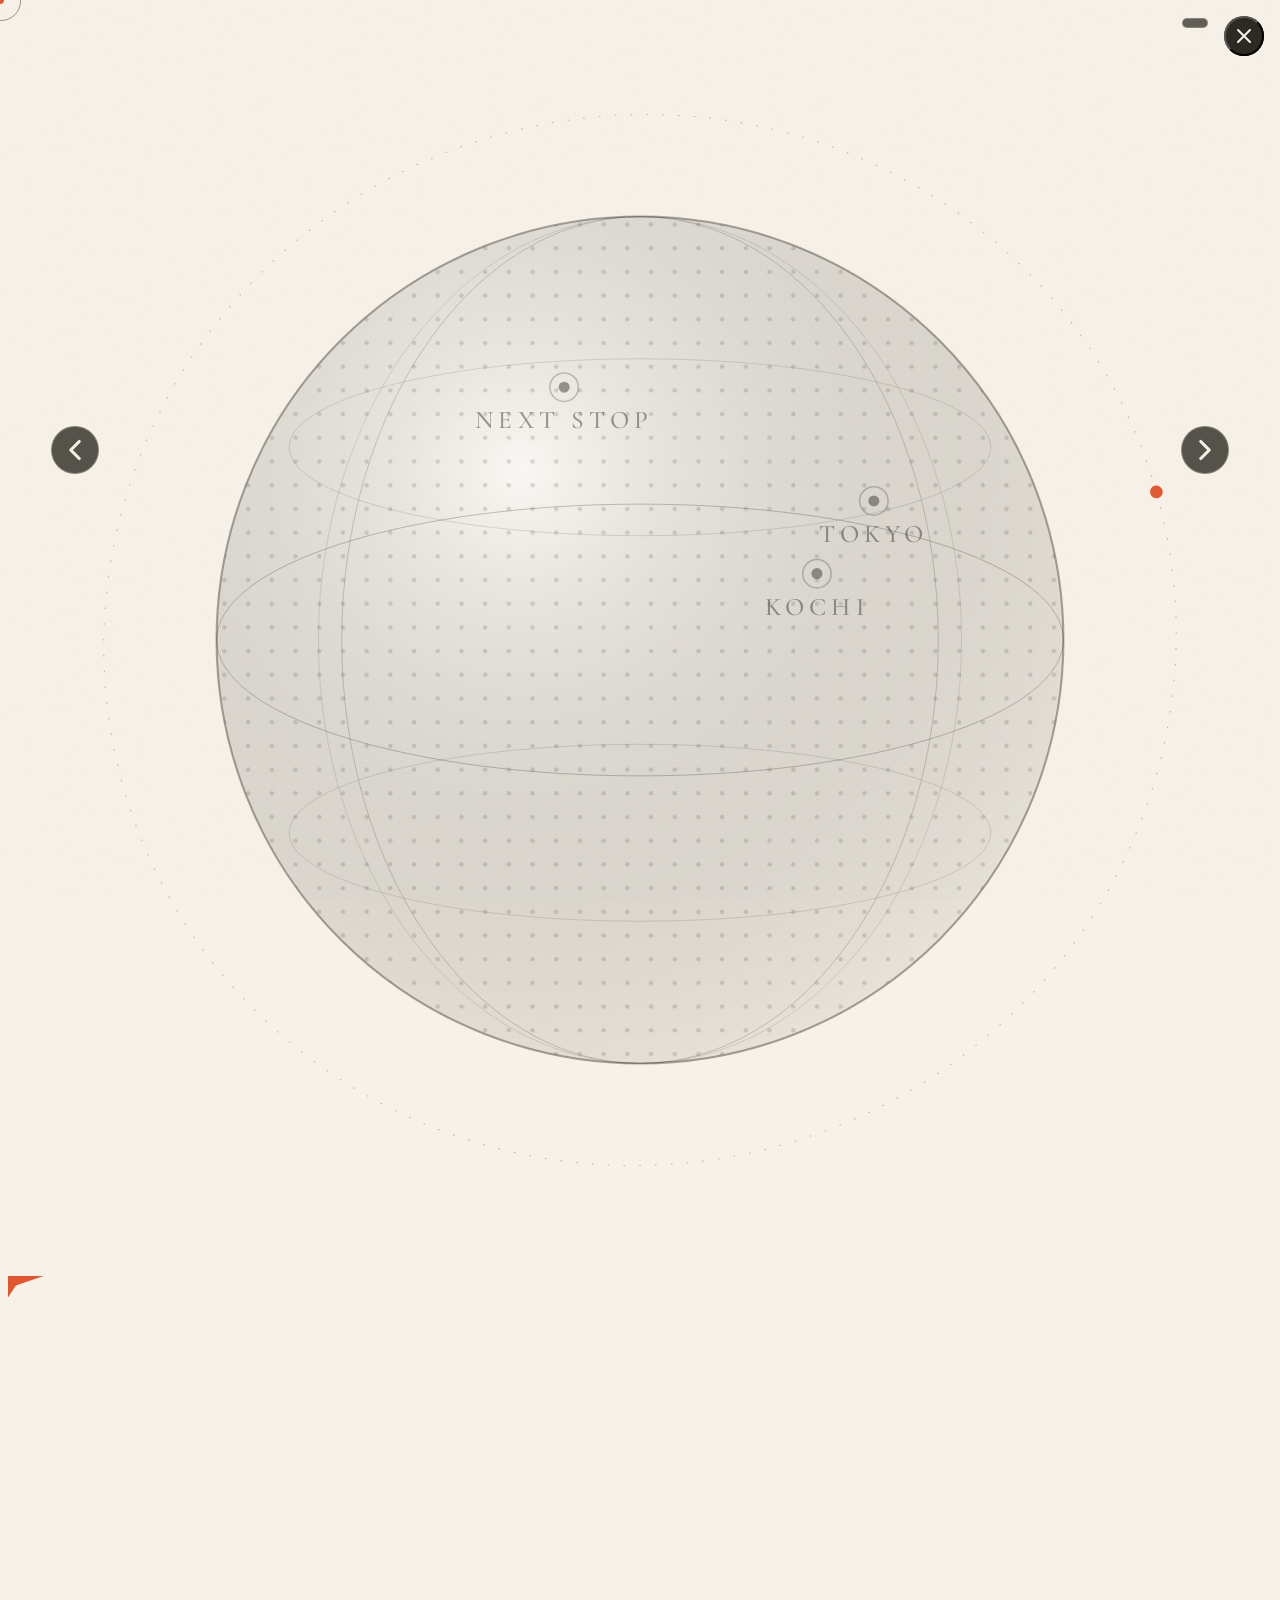
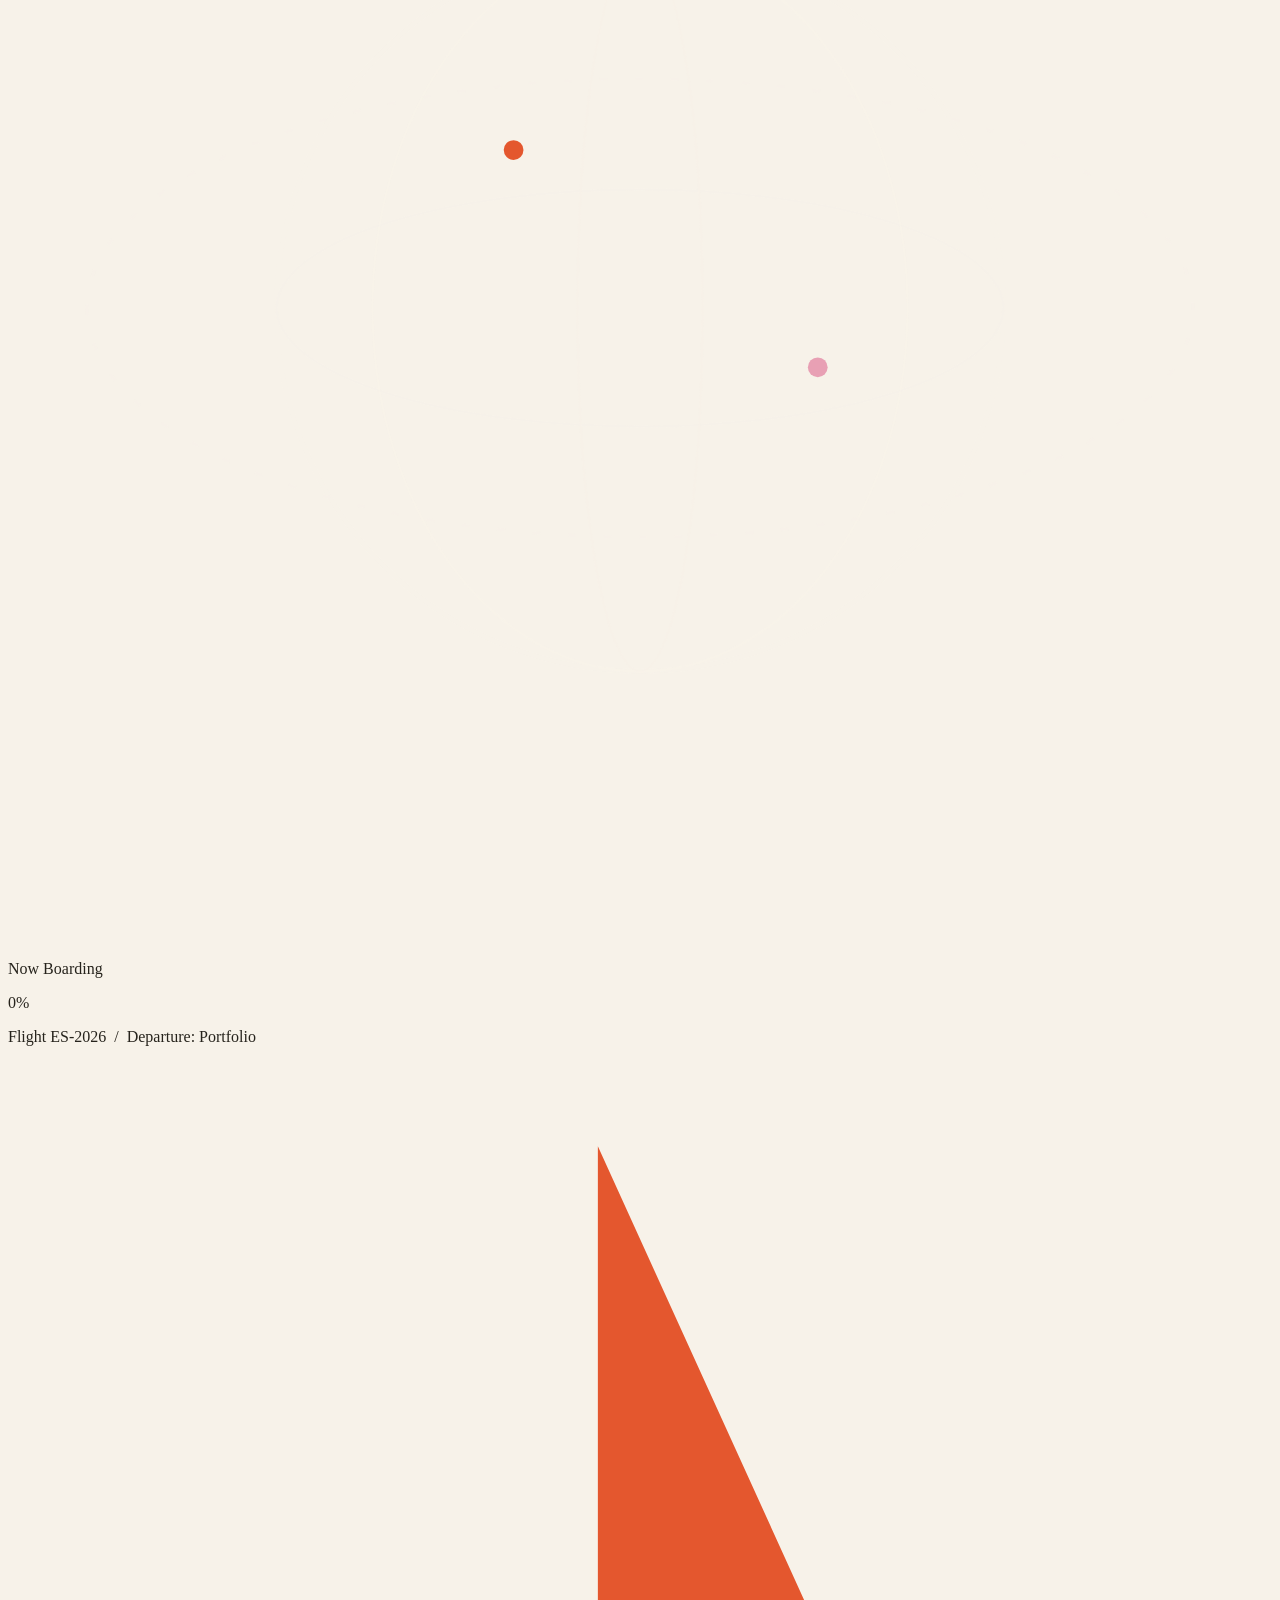
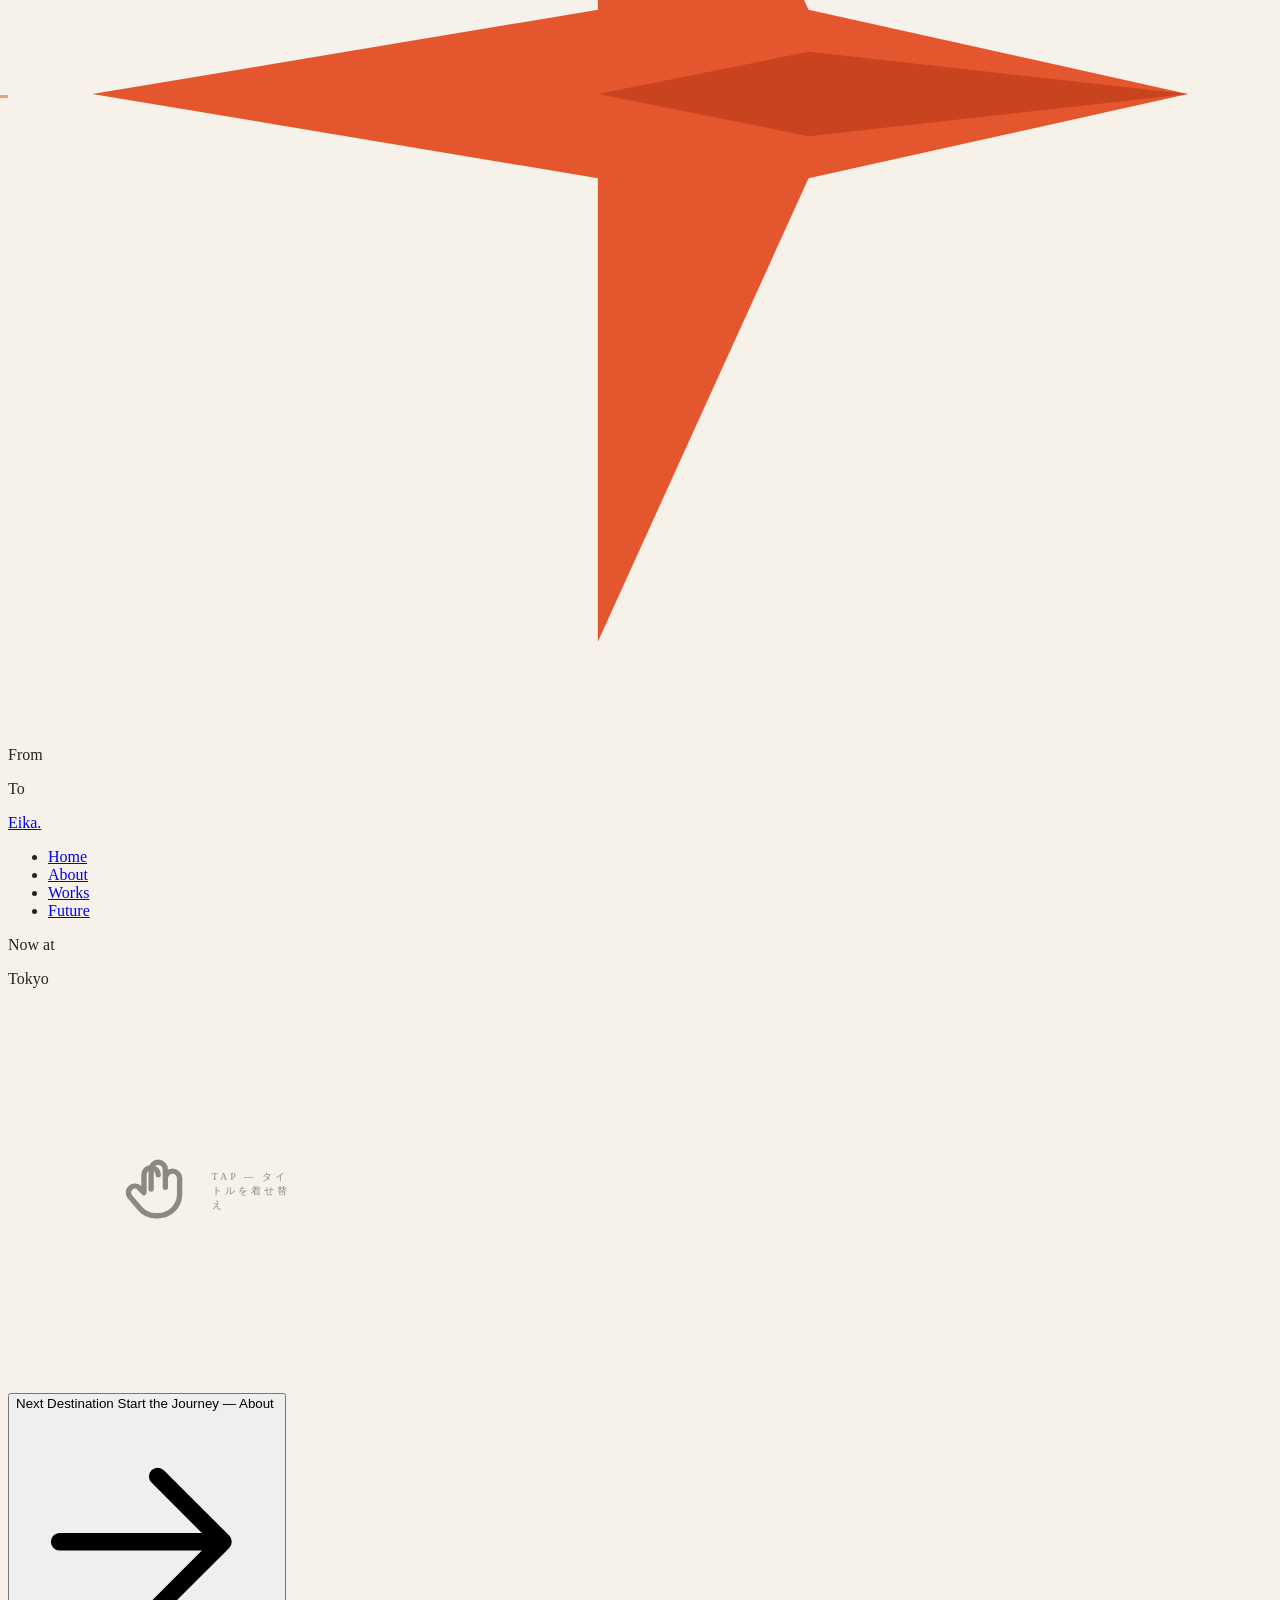
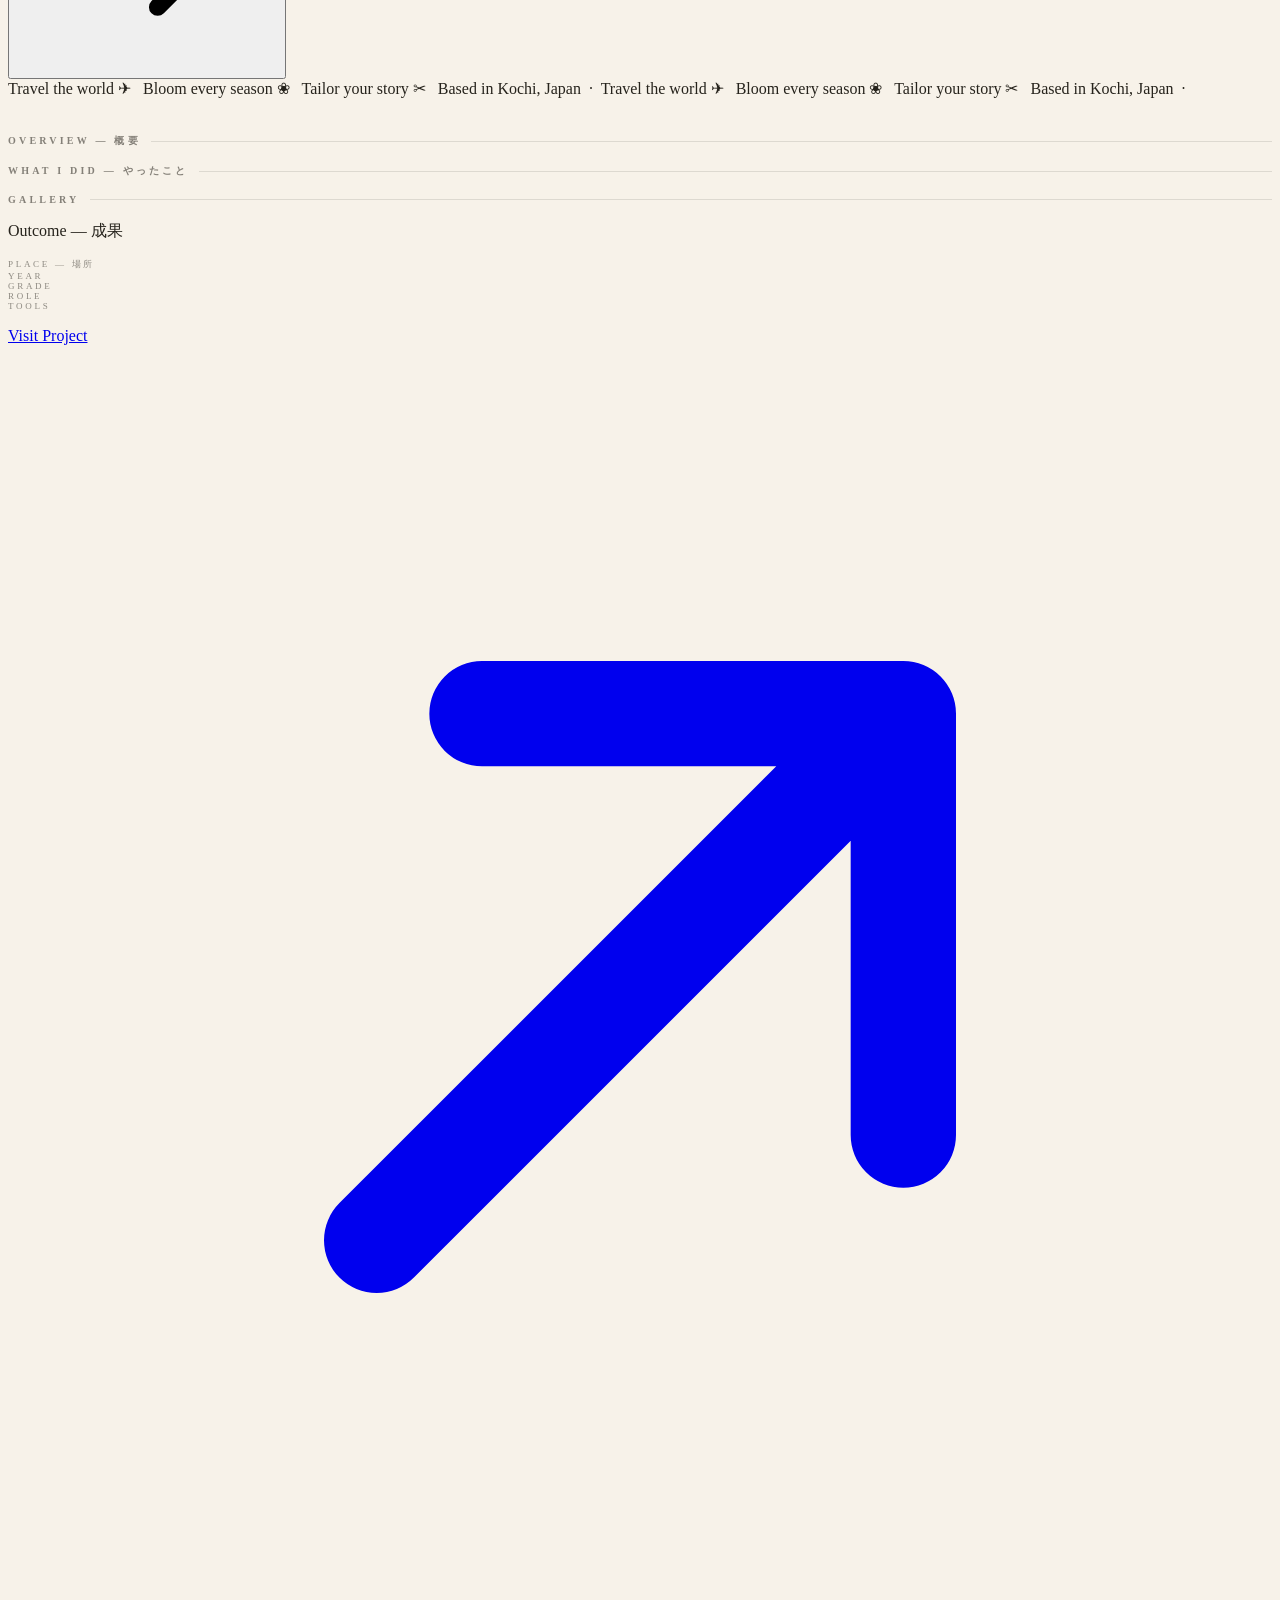
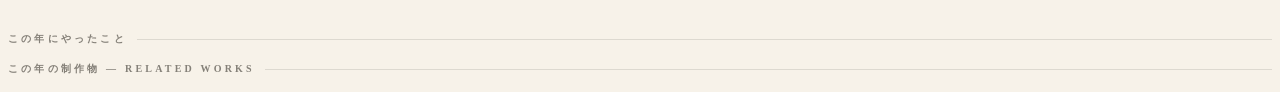
==== commit 8a21e441: "Perf & UX: self-dismissing centered WORKS hint (no overlap), remove all backdrop-filter, spin pin ri" ====
--- a/index.html
+++ b/index.html
@@ -275,7 +275,7 @@
         <p class="reveal pop-text font-mincho mt-10 md:mt-[31vh] max-w-xl text-sm md:text-base leading-loose" id="about-lead"></p>
 
         <div class="reveal mt-14">
-          <div id="profile-card" class="stitched relative max-w-3xl bg-paper/90 text-ink backdrop-blur-sm rounded-2xl p-6 md:p-10 flex flex-col md:flex-row gap-8 items-start">
+          <div id="profile-card" class="stitched relative max-w-3xl bg-paper text-ink rounded-2xl p-6 md:p-10 flex flex-col md:flex-row gap-8 items-start">
             <div class="shrink-0 w-32 h-32 md:w-40 md:h-40 rounded-full overflow-hidden ring-4 ring-cream shadow-lg rotate-[-3deg]">
               <img id="profile-avatar" src="" alt="profile" class="w-full h-full object-cover" />
             </div>
@@ -370,14 +370,14 @@
           <p class="reveal pop-text font-mincho mt-6 max-w-xl text-sm md:text-base leading-loose opacity-90" id="works-lead"></p>
         </div>
 
-        <!-- 地球儀ステージ：ここをスクロールしている間は何も被らず、ピンと国名・
-             都市名だけを概観できる。案内文は地球儀の中央にスティッキー配置する -->
-        <div class="reveal relative" style="height:120vh">
-          <p class="works-globe-hint">
-            <svg viewBox="0 0 24 24" class="w-4 h-4 shrink-0"><path d="M12,2 L14,9 L22,13 L14,13 L12,22 L10,13 L2,13 L10,9 Z" fill="currentColor" transform="rotate(45 12 12)"/></svg>
-            地球儀のピンをクリック — その国のWorkへ飛べます
-          </p>
-        </div>
+        <!-- 案内トースト：地球儀の中央に一度だけ出て、数秒 or 最初の操作で消える -->
+        <p class="works-globe-hint" id="works-hint" aria-hidden="true">
+          <svg viewBox="0 0 24 24" class="w-4 h-4 shrink-0"><path d="M12,2 L14,9 L22,13 L14,13 L12,22 L10,13 L2,13 L10,9 Z" fill="currentColor" transform="rotate(45 12 12)"/></svg>
+          ピンをタップして各国の活動へ
+        </p>
+
+        <!-- 地球儀ステージ：スクロール余白。ここではピンと国名・都市名だけを概観できる -->
+        <div class="reveal" style="height:120vh" aria-hidden="true"></div>
 
         <p class="reveal text-[10px] tracking-widest2 uppercase opacity-50 flex flex-col items-center gap-2 mb-6" aria-hidden="true">
           <span>Closet Archive</span>
--- a/style.css
+++ b/style.css
@@ -58,10 +58,8 @@
 .pop-text {
   text-shadow:
     0 1px 2px var(--bg),
-    0 0 10px var(--bg),
-    0 0 22px var(--bg),
-    0 0 38px var(--bg),
-    0 0 60px var(--bg);
+    0 0 14px var(--bg),
+    0 0 34px var(--bg);
 }
 
 /* ------------------------------------------------------------
@@ -126,8 +124,10 @@
 .work-pin .wp-ring2 {
   fill: none; stroke: var(--fg); stroke-width: 0.6; stroke-dasharray: 2 5; opacity: 0.45;
   transform-box: fill-box; transform-origin: center;
-  animation: wpSpin 16s linear infinite;
-}
+}
+/* 回転は「触れているピン」だけ。常時8個を回すと巨大な背景SVGが
+   毎フレーム再描画されて重くなるため、ホバー/フォーカス時のみに絞る */
+.work-pin:hover .wp-ring2, .work-pin.is-focus .wp-ring2 { animation: wpSpin 16s linear infinite; }
 @keyframes wpSpin { to { transform: rotate(360deg); } }
 .work-pin .wp-stem  { stroke: var(--fg); stroke-width: 0.8; opacity: 0.5; }
 .work-pin .wp-pulse { fill: none; stroke: #E4572E; stroke-width: 1.4; opacity: 0; }
@@ -223,8 +223,7 @@
 ------------------------------------------------------------ */
 #transition-veil {
   background: var(--bg);
-  opacity: 0.72;
-  backdrop-filter: blur(2px);
+  opacity: 0.82;
   transition: background-color 1.1s ease;
 }
 #plane3d { will-change: transform; }
@@ -355,32 +354,34 @@
 }
 .tl-item:hover .tl-cta { opacity: 1; gap: 10px; }
 
-/* WORKS 地球儀ステージの案内文：地球儀の中央にスティッキーで留まる。
-   pointer-events:none でピンのクリックを妨げない */
+/* WORKS 案内トースト：地球儀の中央に一度だけ出て、数秒 or 操作で自動的に消える。
+   常時表示だとピンと重なるため、案内後はフェードアウトして視界を空ける。
+   position:fixed なのでスクロール位置に関係なく常に画面中央＝地球儀の中央。 */
 .works-globe-hint {
-  position: sticky;
-  top: 50%;
-  transform: translateY(-50%);
-  width: max-content;
+  position: fixed;
+  top: 50%; left: 50%;
+  transform: translate(-50%, -50%);
+  z-index: 20;
+  display: none;                 /* WORKS以外では出さない */
+  align-items: center;
+  gap: 10px;
   max-width: 88vw;
-  margin-inline: auto;
-  display: flex;
-  align-items: center;
-  justify-content: center;
-  gap: 10px;
-  padding: 11px 20px;
-  border: 1px solid rgba(245, 240, 230, 0.18);
+  padding: 11px 22px;
+  border: 1px solid rgba(245, 240, 230, 0.22);
   border-radius: 9999px;
-  background: rgba(35, 32, 26, 0.4);
-  backdrop-filter: blur(3px);
-  color: var(--fg);
+  background: rgba(30, 27, 21, 0.82);
+  box-shadow: 0 10px 30px -12px rgba(0, 0, 0, 0.6);
+  color: #F5F0E6;
   font-size: 11px;
-  letter-spacing: 0.28em;
+  letter-spacing: 0.26em;
   text-transform: uppercase;
-  opacity: 0.85;
+  white-space: nowrap;
   pointer-events: none;
-  text-align: center;
-}
+  opacity: 0;
+  transition: opacity 0.7s ease;
+}
+body[data-view="works"] .works-globe-hint { display: flex; }
+.works-globe-hint.is-shown { opacity: 0.94; }
 
 /* ============================================================
    WORKS：クローゼット
@@ -501,7 +502,7 @@
 .modal.is-open { display: flex; }
 /* パネル内スクロールを背面へ伝播させない（タッチ端末での取りこぼし防止） */
 .modal-panel { overscroll-behavior: contain; -webkit-overflow-scrolling: touch; }
-.modal-backdrop { background: rgba(28, 25, 20, 0.72); backdrop-filter: blur(3px); }
+.modal-backdrop { background: rgba(28, 25, 20, 0.82); }
 .modal-close {
   position: sticky; top: 1rem; float: right; margin: 1rem 1rem 0 0; z-index: 10;
   width: 40px; height: 40px; border-radius: 9999px;
@@ -517,7 +518,7 @@
 .wm-counter {
   position: absolute; top: 1.15rem; right: 4.5rem; z-index: 8;
   font-family: "Cormorant Garamond", serif; font-size: 13px; letter-spacing: 0.18em;
-  color: #F7F2E9; background: rgba(38, 35, 28, 0.42); backdrop-filter: blur(3px);
+  color: #F7F2E9; background: rgba(38, 35, 28, 0.72);
   padding: 4px 12px; border-radius: 9999px; border: 1px solid rgba(247, 242, 233, 0.25);
 }
 
@@ -526,8 +527,8 @@
   position: fixed; top: 50%; transform: translateY(-50%); z-index: 8;
   width: 48px; height: 48px; border-radius: 9999px;
   display: flex; align-items: center; justify-content: center;
-  background: rgba(38, 35, 28, 0.55); color: #F7F2E9;
-  border: 1px solid rgba(247, 242, 233, 0.28); backdrop-filter: blur(4px);
+  background: rgba(38, 35, 28, 0.78); color: #F7F2E9;
+  border: 1px solid rgba(247, 242, 233, 0.28);
   transition: background 0.3s ease, transform 0.3s ease, border-color 0.3s ease;
 }
 .wm-nav:hover { background: #E4572E; border-color: #E4572E; transform: translateY(-50%) scale(1.08); }
